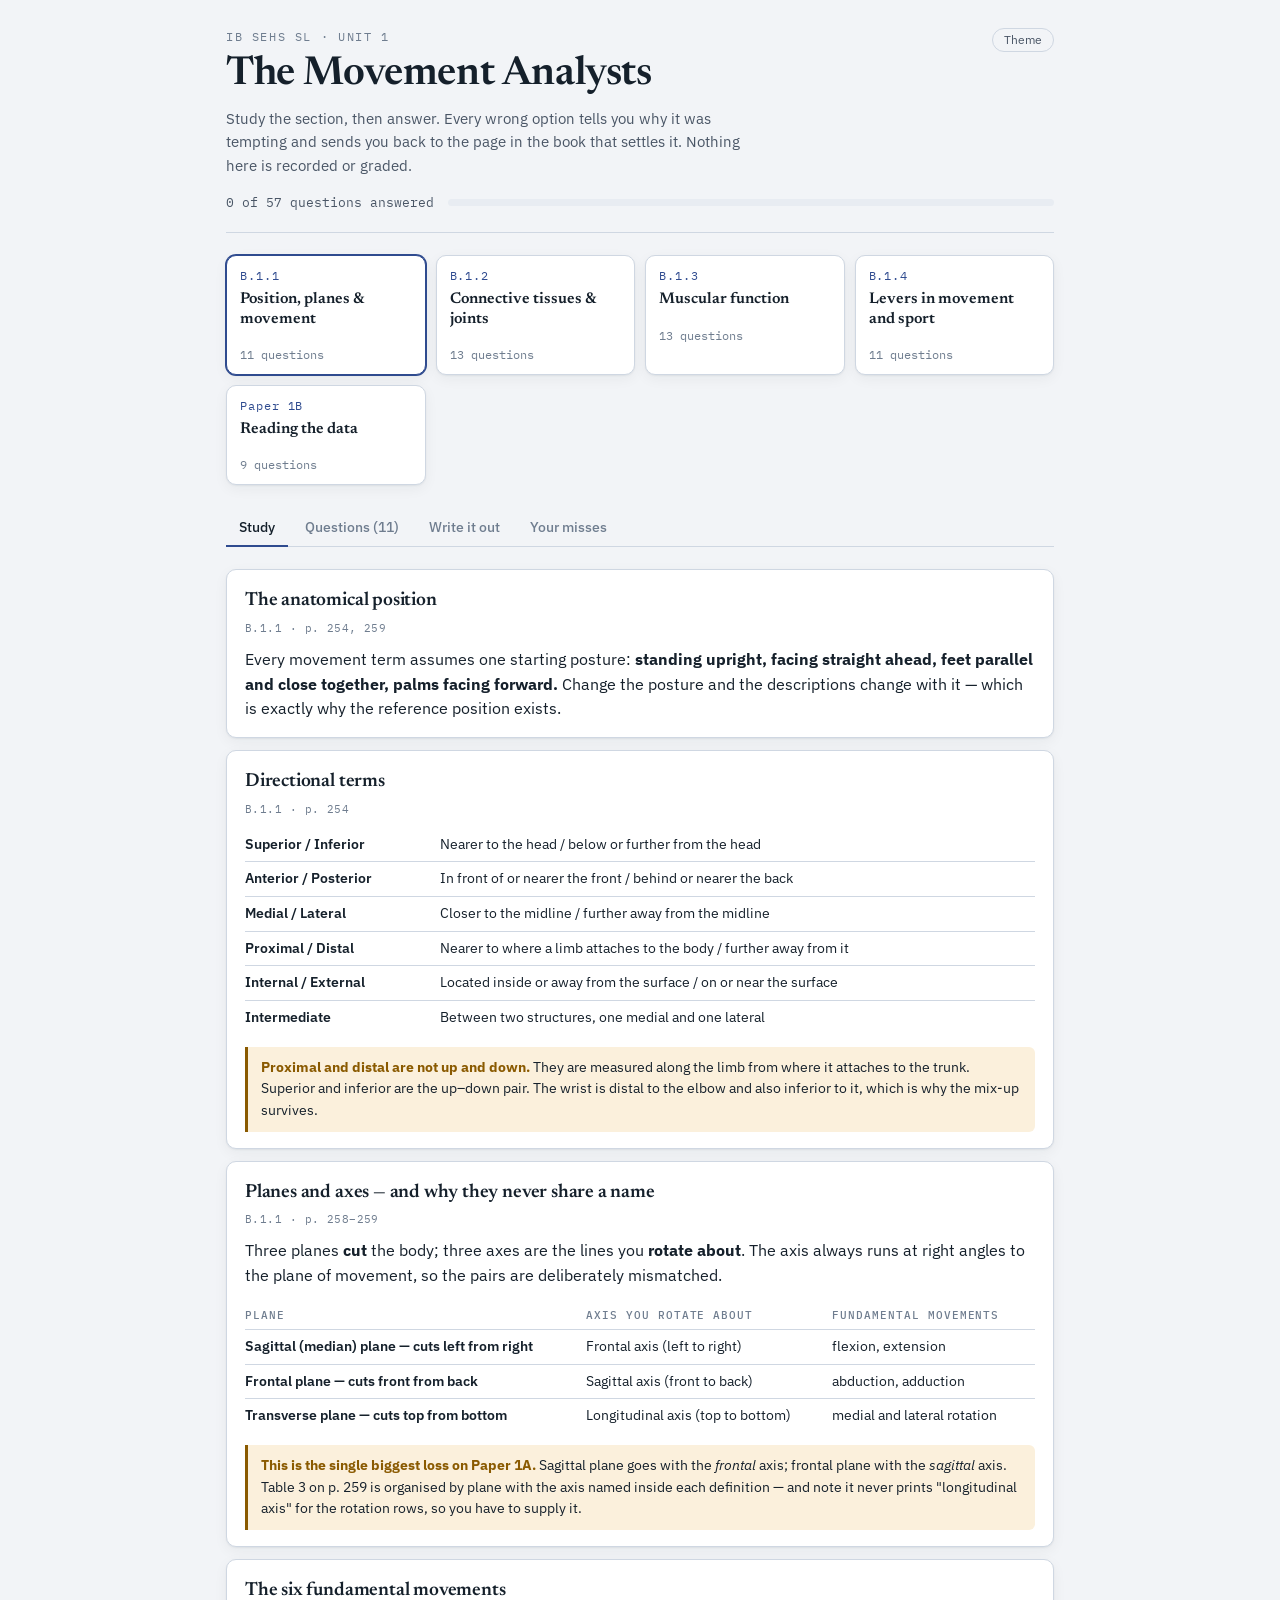
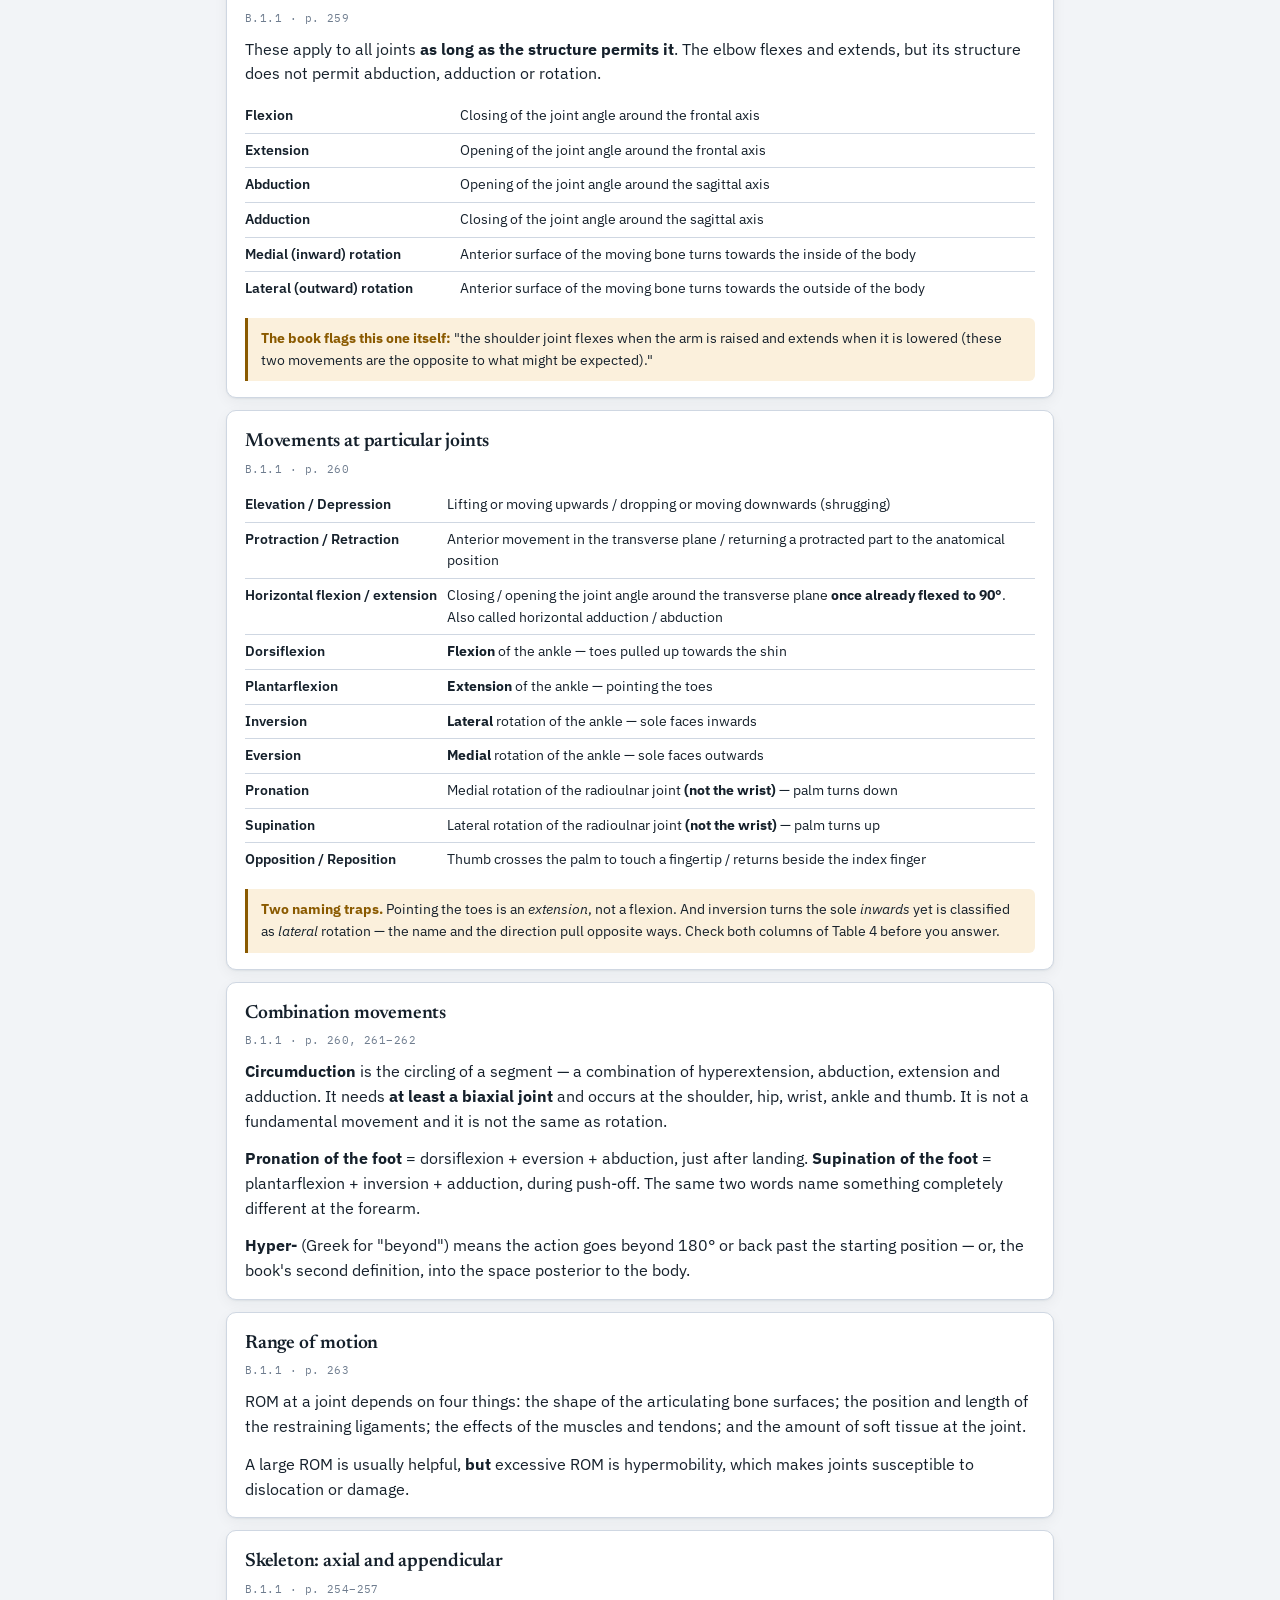
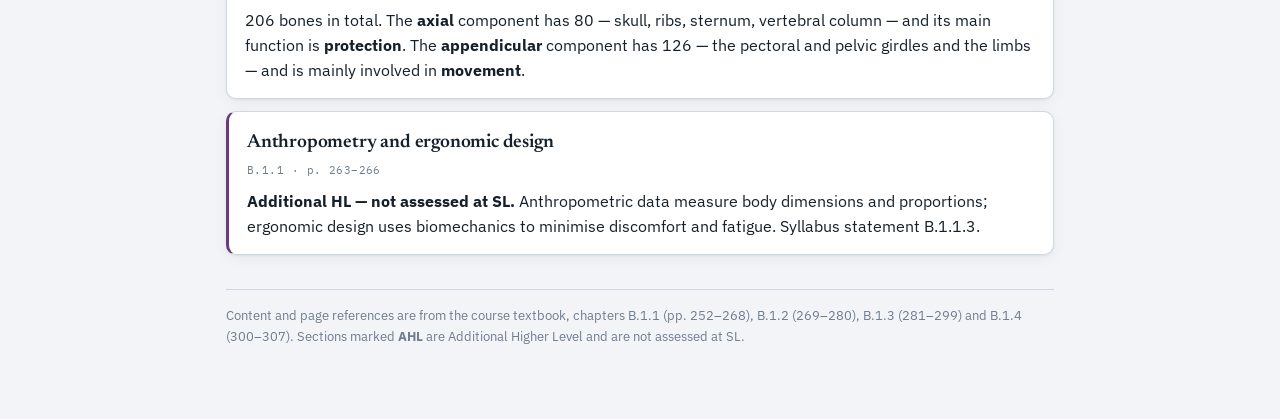
==== index.html @ 9459bccd "Add files via upload" ====
<!doctype html>
<html lang="en">
<head>
<meta charset="utf-8">
<meta name="viewport" content="width=device-width, initial-scale=1, viewport-fit=cover">
<meta name="description" content="Self-paced Unit 1 review for IB SEHS SL at DC International School.">
<meta name="robots" content="noindex, nofollow">

  <style>
    /* Baseline the Artifact host normally supplies. */
    :root{color-scheme:light;padding-top:env(safe-area-inset-top,0px);padding-bottom:env(safe-area-inset-bottom,0px)}
    html{-webkit-text-size-adjust:100%}
    body{margin:0;font:14px/1.5 system-ui,-apple-system,"Segoe UI",sans-serif;background:#f7f7f6}
    img{max-width:100%}
    [hidden]{display:none!important}
  </style>
<title>Movement Analysts Review</title>
<link rel="preconnect" href="https://fonts.googleapis.com">
<link rel="preconnect" href="https://fonts.gstatic.com" crossorigin>
<link rel="stylesheet" href="https://fonts.googleapis.com/css2?family=Newsreader:ital,opsz,wght@0,6..72,400;0,6..72,600;0,6..72,700;1,6..72,400&family=IBM+Plex+Sans:ital,wght@0,400;0,500;0,600;1,400&family=IBM+Plex+Mono:wght@400;500&display=swap">

<style>
/* Layout: a single reading column; topic rail across the top, one panel at a time beneath it. */
:root{
  --bg:#F2F4F7; --surface:#FFFFFF; --surface-2:#E8ECF2; --line:#CFD7E2;
  --fg:#15202B; --fg-2:#4A5666; --fg-3:#6F7D8F;
  --accent:#2F4B8F; --accent-soft:#E4EAF7; --on-accent:#FFFFFF;
  --ok:#1C6B47; --ok-soft:#E0F0E7;
  --no:#9B2730; --no-soft:#FBE6E6;
  --warn:#8A5A00; --warn-soft:#FBF0DC;
  --ahl:#6B3A7E; --ahl-soft:#F1E7F5;
  --serif:"Newsreader",Georgia,"Times New Roman",serif;
  --sans:"IBM Plex Sans",system-ui,-apple-system,"Segoe UI",sans-serif;
  --mono:"IBM Plex Mono",ui-monospace,"SFMono-Regular",Menlo,monospace;
  --r:10px; --shadow:0 1px 2px rgba(21,32,43,.06),0 4px 14px rgba(21,32,43,.05);
}
@media (prefers-color-scheme:dark){:root:not([data-theme="light"]){
  --bg:#0E131A; --surface:#161D27; --surface-2:#1F2833; --line:#2E3947;
  --fg:#E8EDF4; --fg-2:#AEBAC9; --fg-3:#8593A5;
  --accent:#8FABE8; --accent-soft:#1B2740; --on-accent:#0E131A;
  --ok:#6FC79B; --ok-soft:#142B21;
  --no:#E8949B; --no-soft:#2E1619;
  --warn:#DDB15E; --warn-soft:#2B2213;
  --ahl:#C79EDA; --ahl-soft:#241A2B;
  --shadow:0 1px 2px rgba(0,0,0,.3),0 4px 14px rgba(0,0,0,.25);
  color-scheme:dark;
}}
:root[data-theme="dark"]{
  --bg:#0E131A; --surface:#161D27; --surface-2:#1F2833; --line:#2E3947;
  --fg:#E8EDF4; --fg-2:#AEBAC9; --fg-3:#8593A5;
  --accent:#8FABE8; --accent-soft:#1B2740; --on-accent:#0E131A;
  --ok:#6FC79B; --ok-soft:#142B21;
  --no:#E8949B; --no-soft:#2E1619;
  --warn:#DDB15E; --warn-soft:#2B2213;
  --ahl:#C79EDA; --ahl-soft:#241A2B;
  --shadow:0 1px 2px rgba(0,0,0,.3),0 4px 14px rgba(0,0,0,.25);
  color-scheme:dark;
}

*{box-sizing:border-box}
body{background:var(--bg);color:var(--fg);font-family:var(--sans);font-size:16px;line-height:1.55;margin:0}
.wrap{max-width:860px;margin:0 auto;padding-inline:16px;padding-block:28px 72px}
h1,h2,h3,h4{font-family:var(--serif);text-wrap:balance;margin:0;font-weight:600;letter-spacing:-.01em}
p{margin:0 0 .8em}
p:last-child{margin-bottom:0}
a{color:var(--accent)}
button{font-family:inherit;font-size:inherit;cursor:pointer}
:focus-visible{outline:2px solid var(--accent);outline-offset:2px;border-radius:4px}
@media (prefers-reduced-motion:reduce){*{animation:none!important;transition:none!important}}

/* ---------- masthead ---------- */
.mast{border-bottom:1px solid var(--line);padding-bottom:20px;margin-bottom:22px}
.eyebrow{font-family:var(--mono);font-size:11.5px;letter-spacing:.14em;text-transform:uppercase;color:var(--fg-3);margin:0 0 8px}
.mast h1{font-size:clamp(28px,6vw,40px);line-height:1.08;margin-bottom:10px}
.mast .sub{color:var(--fg-2);font-size:15px;max-width:60ch}
.themebtn{position:absolute;top:0;right:0;background:none;border:1px solid var(--line);color:var(--fg-2);
  border-radius:999px;padding:5px 11px;font-size:12px;line-height:1}
.masthead-row{position:relative;padding-right:76px}

/* ---------- overall progress ---------- */
.overall{display:flex;align-items:center;gap:14px;margin-top:16px;flex-wrap:wrap}
.meter{flex:1 1 180px;min-width:0;height:7px;background:var(--surface-2);border-radius:99px;overflow:hidden}
.meter i{display:block;height:100%;background:var(--accent);border-radius:99px;transition:width .35s ease}
.meter-label{font-family:var(--mono);font-size:12.5px;color:var(--fg-2);font-variant-numeric:tabular-nums}

/* ---------- topic rail ---------- */
.rail{display:grid;grid-template-columns:repeat(auto-fit,minmax(170px,1fr));gap:10px;margin-bottom:24px}
.tcard{background:var(--surface);border:1px solid var(--line);border-radius:var(--r);padding:12px 13px;
  text-align:left;color:var(--fg);display:flex;flex-direction:column;gap:7px;min-width:0;box-shadow:var(--shadow)}
.tcard[aria-current="true"]{border-color:var(--accent);box-shadow:0 0 0 1px var(--accent),var(--shadow)}
.tcard .code{font-family:var(--mono);font-size:11.5px;letter-spacing:.08em;color:var(--accent)}
.tcard .nm{font-family:var(--serif);font-size:15.5px;font-weight:600;line-height:1.25}
.tcard .st{font-family:var(--mono);font-size:11.5px;color:var(--fg-3);font-variant-numeric:tabular-nums}
.tcard .bar{height:4px;background:var(--surface-2);border-radius:99px;overflow:hidden}
.tcard .bar i{display:block;height:100%;background:var(--ok);border-radius:99px;transition:width .3s}

/* ---------- mode tabs ---------- */
.tabs{display:flex;gap:4px;border-bottom:1px solid var(--line);margin-bottom:22px;flex-wrap:wrap}
.tab{background:none;border:0;border-bottom:2px solid transparent;color:var(--fg-3);
  padding:9px 13px;font-size:14px;font-weight:500;margin-bottom:-1px}
.tab[aria-selected="true"]{color:var(--fg);border-bottom-color:var(--accent)}

/* ---------- study ---------- */
.sec{background:var(--surface);border:1px solid var(--line);border-radius:var(--r);
  padding:16px 18px;margin-bottom:12px;box-shadow:var(--shadow)}
.sec h3{font-size:19px;margin-bottom:4px}
.sec .pg{font-family:var(--mono);font-size:11px;color:var(--fg-3);letter-spacing:.04em;margin-bottom:10px}
.sec dl{margin:0;display:grid;gap:9px}
.sec dt{font-weight:600;font-size:14.5px}
.sec dd{margin:1px 0 0;color:var(--fg-2);font-size:14.5px}
.sec ul{margin:0;padding-left:1.1em;display:grid;gap:5px;color:var(--fg-2);font-size:14.5px}
.sec table{width:100%;border-collapse:collapse;font-size:14px}
.sec .scroll{overflow-x:auto;margin-top:4px}
.sec th{text-align:left;font-family:var(--mono);font-size:10.5px;letter-spacing:.09em;text-transform:uppercase;
  color:var(--fg-3);border-bottom:1px solid var(--line);padding:6px 10px 6px 0;font-weight:500;white-space:nowrap}
.sec td{padding:6px 10px 6px 0;border-bottom:1px solid var(--line);vertical-align:top}
.sec tr:last-child td{border-bottom:0}
.flag{border-left:3px solid var(--warn);background:var(--warn-soft);padding:10px 13px;border-radius:0 6px 6px 0;
  margin-top:12px;font-size:14px;color:var(--fg)}
.flag b{color:var(--warn)}
.ahlbox{border-left:3px solid var(--ahl);background:var(--ahl-soft);padding:10px 13px;border-radius:0 6px 6px 0;
  margin-top:12px;font-size:14px}
.ahlbox b{color:var(--ahl)}
mark{background:var(--accent-soft);color:var(--fg);padding:0 3px;border-radius:3px}

/* ---------- questions ---------- */
.qmeta{display:flex;justify-content:space-between;align-items:baseline;gap:12px;margin-bottom:14px;flex-wrap:wrap}
.qcount{font-family:var(--mono);font-size:12px;color:var(--fg-3);letter-spacing:.06em;font-variant-numeric:tabular-nums}
.score{font-family:var(--mono);font-size:12px;color:var(--fg-2);font-variant-numeric:tabular-nums}
.qcard{background:var(--surface);border:1px solid var(--line);border-radius:var(--r);padding:18px;box-shadow:var(--shadow)}
.stem{font-family:var(--serif);font-size:19.5px;line-height:1.35;margin-bottom:16px}
.opts{display:grid;gap:8px}
.opt{display:flex;gap:11px;align-items:flex-start;text-align:left;width:100%;
  background:var(--surface);border:1px solid var(--line);border-radius:8px;padding:11px 13px;color:var(--fg);
  font-size:15px;line-height:1.45;transition:border-color .15s,background .15s}
.opt:hover:not(:disabled){border-color:var(--accent);background:var(--accent-soft)}
.opt:disabled{cursor:default}
.opt .ltr{font-family:var(--mono);font-size:12.5px;font-weight:500;color:var(--fg-3);
  border:1px solid var(--line);border-radius:5px;width:22px;height:22px;flex:0 0 22px;
  display:grid;place-items:center;margin-top:1px}
.opt.is-ok{border-color:var(--ok);background:var(--ok-soft)}
.opt.is-ok .ltr{border-color:var(--ok);color:var(--ok)}
.opt.is-no{border-color:var(--no);background:var(--no-soft)}
.opt.is-no .ltr{border-color:var(--no);color:var(--no)}
.opt.is-dim{opacity:.5}

.fb{margin-top:14px;border-radius:8px;padding:13px 15px;font-size:14.5px;line-height:1.5}
.fb.ok{background:var(--ok-soft);border:1px solid var(--ok)}
.fb.no{background:var(--no-soft);border:1px solid var(--no)}
.fb .verdict{font-family:var(--mono);font-size:11px;letter-spacing:.12em;text-transform:uppercase;margin-bottom:6px;font-weight:500}
.fb.ok .verdict{color:var(--ok)}
.fb.no .verdict{color:var(--no)}
.fb .why{margin-bottom:9px}
.fb .truth{padding-top:9px;border-top:1px solid color-mix(in srgb,var(--fg) 15%,transparent)}
.ref{display:inline-block;font-family:var(--mono);font-size:11px;letter-spacing:.05em;
  background:var(--surface);border:1px solid var(--line);color:var(--fg-2);
  padding:2px 7px;border-radius:99px;margin-top:9px}

.nav{display:flex;gap:9px;justify-content:space-between;margin-top:16px;flex-wrap:wrap}
.btn{background:var(--accent);color:var(--on-accent);border:1px solid var(--accent);border-radius:8px;padding:9px 17px;font-weight:500;font-size:14.5px}
.btn.ghost{background:none;color:var(--fg-2);border-color:var(--line)}
.btn:disabled{opacity:.45;cursor:default}

/* ---------- written items ---------- */
.wcard{background:var(--surface);border:1px solid var(--line);border-radius:var(--r);padding:18px;margin-bottom:14px;box-shadow:var(--shadow)}
.marks{font-family:var(--mono);font-size:12px;color:var(--accent);letter-spacing:.06em}
textarea{width:100%;min-height:118px;background:var(--bg);color:var(--fg);border:1px solid var(--line);
  border-radius:8px;padding:11px 12px;font-family:var(--sans);font-size:15px;line-height:1.5;resize:vertical;margin-top:10px}
.ms{margin-top:14px;background:var(--surface-2);border-radius:8px;padding:13px 15px}
.ms h4{font-family:var(--mono);font-size:11px;letter-spacing:.12em;text-transform:uppercase;color:var(--fg-3);font-weight:500;margin-bottom:9px}
.mspt{display:flex;gap:10px;align-items:flex-start;padding:7px 0;border-bottom:1px solid var(--line);font-size:14.5px}
.mspt:last-of-type{border-bottom:0}
.mspt input{margin-top:5px;width:16px;height:16px;flex:0 0 16px;accent-color:var(--ok)}
.mspt label{cursor:pointer}
.selfscore{margin-top:11px;font-family:var(--mono);font-size:13px;color:var(--fg-2);font-variant-numeric:tabular-nums}
.note{margin-top:10px;font-size:13.5px;color:var(--fg-2);font-style:italic}

/* ---------- results ---------- */
.result{background:var(--surface);border:1px solid var(--line);border-radius:var(--r);padding:20px;box-shadow:var(--shadow)}
.big{font-family:var(--serif);font-size:46px;line-height:1;font-variant-numeric:tabular-nums}
.misslist{margin-top:16px;display:grid;gap:9px}
.miss{border-left:3px solid var(--no);background:var(--no-soft);padding:10px 13px;border-radius:0 6px 6px 0;font-size:14.5px}
.miss .mq{font-weight:600;margin-bottom:3px}
.empty{color:var(--fg-2);font-size:14.5px}
footer{margin-top:34px;padding-top:16px;border-top:1px solid var(--line);color:var(--fg-3);font-size:13px}
</style>
</head>
<body>
<div class="wrap">
  <div class="mast">
    <div class="masthead-row">
      <button class="themebtn" id="themebtn" type="button">Theme</button>
      <p class="eyebrow">IB SEHS SL &middot; Unit 1</p>
      <h1>The Movement Analysts</h1>
      <p class="sub">Study the section, then answer. Every wrong option tells you why it was tempting and sends you back to the page in the book that settles it. Nothing here is recorded or graded.</p>
    </div>
    <div class="overall">
      <span class="meter-label" id="ovlabel">0 of 0 answered</span>
      <span class="meter"><i id="ovbar" style="width:0%"></i></span>
    </div>
  </div>

  <nav class="rail" id="rail"></nav>
  <div class="tabs" id="tabs" role="tablist"></div>
  <div id="panel"></div>

  <footer>
    Content and page references are from the course textbook, chapters B.1.1 (pp.&nbsp;252&ndash;268), B.1.2 (269&ndash;280), B.1.3 (281&ndash;299) and B.1.4 (300&ndash;307).
    Sections marked <b>AHL</b> are Additional Higher Level and are not assessed at SL.
  </footer>
</div>

<script>
/* ============================================================
   DATA — every item traced to a page in the four chapters
   ============================================================ */
const T = [
/* ======================= B.1.1 ======================= */
{
id:"b11", code:"B.1.1", name:"Position, planes & movement", pages:"252–268",
study:[
 {h:"The anatomical position", pg:"p. 254, 259", html:`
  <p>Every movement term assumes one starting posture: <b>standing upright, facing straight ahead, feet parallel and close together, palms facing forward.</b> Change the posture and the descriptions change with it &mdash; which is exactly why the reference position exists.</p>`},
 {h:"Directional terms", pg:"p. 254", table:[["Superior / Inferior","Nearer to the head / below or further from the head"],
  ["Anterior / Posterior","In front of or nearer the front / behind or nearer the back"],
  ["Medial / Lateral","Closer to the midline / further away from the midline"],
  ["Proximal / Distal","Nearer to where a limb attaches to the body / further away from it"],
  ["Internal / External","Located inside or away from the surface / on or near the surface"],
  ["Intermediate","Between two structures, one medial and one lateral"]],
  flag:`<b>Proximal and distal are not up and down.</b> They are measured along the limb from where it attaches to the trunk. Superior and inferior are the up&ndash;down pair. The wrist is distal to the elbow and also inferior to it, which is why the mix-up survives.`},
 {h:"Planes and axes — and why they never share a name", pg:"p. 258–259", html:`
  <p>Three planes <b>cut</b> the body; three axes are the lines you <b>rotate about</b>. The axis always runs at right angles to the plane of movement, so the pairs are deliberately mismatched.</p>`,
  table:[["Sagittal (median) plane — cuts left from right","Frontal axis (left to right)","flexion, extension"],
   ["Frontal plane — cuts front from back","Sagittal axis (front to back)","abduction, adduction"],
   ["Transverse plane — cuts top from bottom","Longitudinal axis (top to bottom)","medial and lateral rotation"]],
  thead:["Plane","Axis you rotate about","Fundamental movements"],
  flag:`<b>This is the single biggest loss on Paper 1A.</b> Sagittal plane goes with the <i>frontal</i> axis; frontal plane with the <i>sagittal</i> axis. Table 3 on p.&nbsp;259 is organised by plane with the axis named inside each definition &mdash; and note it never prints "longitudinal axis" for the rotation rows, so you have to supply it.`},
 {h:"The six fundamental movements", pg:"p. 259", table:[
  ["Flexion","Closing of the joint angle around the frontal axis"],
  ["Extension","Opening of the joint angle around the frontal axis"],
  ["Abduction","Opening of the joint angle around the sagittal axis"],
  ["Adduction","Closing of the joint angle around the sagittal axis"],
  ["Medial (inward) rotation","Anterior surface of the moving bone turns towards the inside of the body"],
  ["Lateral (outward) rotation","Anterior surface of the moving bone turns towards the outside of the body"]],
  html:`<p>These apply to all joints <b>as long as the structure permits it</b>. The elbow flexes and extends, but its structure does not permit abduction, adduction or rotation.</p>`,
  flag:`<b>The book flags this one itself:</b> "the shoulder joint flexes when the arm is raised and extends when it is lowered (these two movements are the opposite to what might be expected)."`},
 {h:"Movements at particular joints", pg:"p. 260", table:[
  ["Elevation / Depression","Lifting or moving upwards / dropping or moving downwards (shrugging)"],
  ["Protraction / Retraction","Anterior movement in the transverse plane / returning a protracted part to the anatomical position"],
  ["Horizontal flexion / extension","Closing / opening the joint angle around the transverse plane <b>once already flexed to 90°</b>. Also called horizontal adduction / abduction"],
  ["Dorsiflexion","<b>Flexion</b> of the ankle — toes pulled up towards the shin"],
  ["Plantarflexion","<b>Extension</b> of the ankle — pointing the toes"],
  ["Inversion","<b>Lateral</b> rotation of the ankle — sole faces inwards"],
  ["Eversion","<b>Medial</b> rotation of the ankle — sole faces outwards"],
  ["Pronation","Medial rotation of the radioulnar joint <b>(not the wrist)</b> — palm turns down"],
  ["Supination","Lateral rotation of the radioulnar joint <b>(not the wrist)</b> — palm turns up"],
  ["Opposition / Reposition","Thumb crosses the palm to touch a fingertip / returns beside the index finger"]],
  flag:`<b>Two naming traps.</b> Pointing the toes is an <i>extension</i>, not a flexion. And inversion turns the sole <i>inwards</i> yet is classified as <i>lateral</i> rotation &mdash; the name and the direction pull opposite ways. Check both columns of Table 4 before you answer.`},
 {h:"Combination movements", pg:"p. 260, 261–262", html:`
  <p><b>Circumduction</b> is the circling of a segment &mdash; a combination of hyperextension, abduction, extension and adduction. It needs <b>at least a biaxial joint</b> and occurs at the shoulder, hip, wrist, ankle and thumb. It is not a fundamental movement and it is not the same as rotation.</p>
  <p><b>Pronation of the foot</b> = dorsiflexion + eversion + abduction, just after landing. <b>Supination of the foot</b> = plantarflexion + inversion + adduction, during push-off. The same two words name something completely different at the forearm.</p>
  <p><b>Hyper-</b> (Greek for "beyond") means the action goes beyond 180° or back past the starting position &mdash; or, the book's second definition, into the space posterior to the body.</p>`},
 {h:"Range of motion", pg:"p. 263", html:`<p>ROM at a joint depends on four things: the shape of the articulating bone surfaces; the position and length of the restraining ligaments; the effects of the muscles and tendons; and the amount of soft tissue at the joint.</p>
  <p>A large ROM is usually helpful, <b>but</b> excessive ROM is hypermobility, which makes joints susceptible to dislocation or damage.</p>`},
 {h:"Skeleton: axial and appendicular", pg:"p. 254–257", html:`
  <p>206 bones in total. The <b>axial</b> component has 80 &mdash; skull, ribs, sternum, vertebral column &mdash; and its main function is <b>protection</b>. The <b>appendicular</b> component has 126 &mdash; the pectoral and pelvic girdles and the limbs &mdash; and is mainly involved in <b>movement</b>.</p>`},
 {h:"Anthropometry and ergonomic design", pg:"p. 263–266", ahl:true, html:`
  <p><b>Additional HL — not assessed at SL.</b> Anthropometric data measure body dimensions and proportions; ergonomic design uses biomechanics to minimise discomfort and fatigue. Syllabus statement B.1.1.3.</p>`}
],
mcq:[
 {s:"Flexion at the elbow occurs in which plane, about which axis?",
  o:[{t:"Sagittal plane, about the frontal axis",ok:1},
     {t:"Sagittal plane, about the sagittal axis",f:"The plane and the axis almost never share a name. The axis is the line you rotate <i>about</i>, and for sagittal-plane movement it runs left to right through the joint &mdash; the frontal axis."},
     {t:"Frontal plane, about the sagittal axis",f:"That is the correct pairing, but for the wrong movement. Abduction and adduction happen in the frontal plane about the sagittal axis. Flexion closes the joint angle in the sagittal plane."},
     {t:"Frontal plane, about the frontal axis",f:"Two errors at once. Flexion is a sagittal-plane movement, and no movement happens in the plane that shares its axis's name &mdash; the axis is always perpendicular to the plane."}],
  truth:"Table 3 defines flexion as \"closing of the joint angle around the frontal axis at the joint\", listed under motion in the sagittal plane.", pg:"p. 259"},

 {s:"A swimmer raises a straight arm forward and upward from the anatomical position. This movement is:",
  o:[{t:"Flexion at the shoulder",ok:1},
     {t:"Extension at the shoulder",f:"The book flags exactly this: \"the shoulder joint flexes when the arm is raised and extends when it is lowered (these two movements are the opposite to what might be expected).\" Raising is flexion."},
     {t:"Abduction at the shoulder",f:"Abduction raises the arm <i>sideways</i>, away from the midline, in the frontal plane. Forward and upward is the sagittal plane."},
     {t:"Circumduction at the shoulder",f:"Circumduction is the full circling combination &mdash; hyperextension, abduction, extension and adduction together. A single forward raise is one movement."}],
  truth:"Raising the arm forward closes the joint angle in the sagittal plane, which is flexion.", pg:"p. 259"},

 {s:"Pronation and supination occur at which joint?",
  o:[{t:"The radioulnar joint",ok:1},
     {t:"The wrist joint",f:"The book puts this in brackets in both definitions, twice: \"medial rotation of the radioulnar joint <b>(not the wrist joint)</b>\". The hand turns because the radius crosses over the ulna, not because the wrist moves."},
     {t:"The elbow joint",f:"The elbow flexes and extends only &mdash; its structure \"does not permit abduction, adduction, or medial or lateral rotation\". Pronation still works with the elbow held flexed at 90°, which proves it is a different joint."},
     {t:"The shoulder joint",f:"Shoulder rotation turns the whole arm. Pronation turns the forearm and hand alone, and the book says it happens \"even when the elbow is flexed\"."}],
  truth:"Pronation is medial rotation and supination lateral rotation of the radioulnar joint.", pg:"p. 260"},

 {s:"Using the book's own definitions, inversion of the foot is:",
  o:[{t:"Lateral rotation of the ankle joint",ok:1},
     {t:"Medial rotation of the ankle joint",f:"That is the book's definition of <i>eversion</i>. The trap is real: inversion turns the sole <i>inwards</i> but is classified as <i>lateral</i> rotation. The name and the direction genuinely pull opposite ways, so read both columns of Table 4."},
     {t:"Flexion of the ankle joint",f:"That is dorsiflexion &mdash; pulling the toes up towards the shin."},
     {t:"Extension of the ankle joint",f:"That is plantarflexion &mdash; pointing the toes."}],
  truth:"Table 4: inversion = lateral rotation of the ankle; the examples column adds that the sole faces inwards.", pg:"p. 260"},

 {s:"A dancer rises onto the toes. The movement at the ankle is:",
  o:[{t:"Plantarflexion, which the book classifies as extension of the ankle",ok:1},
     {t:"Plantarflexion, which the book classifies as flexion of the ankle",f:"Right movement, wrong classification &mdash; and the classification is the part that gets examined. Dorsiflexion is the flexion; plantarflexion is the extension. Pointing the toes is an extension even though the foot looks folded."},
     {t:"Dorsiflexion, which the book classifies as flexion of the ankle",f:"The classification is right but the movement is wrong. Dorsiflexion pulls the toes <i>up</i> towards the shin."},
     {t:"Eversion of the ankle",f:"Eversion turns the sole outwards &mdash; a rotation, not a sagittal-plane movement."}],
  truth:"Table 4: dorsiflexion = \"flexion of the ankle joint\"; plantarflexion = \"extension of the ankle joint\". Both occur in the sagittal plane.", pg:"p. 260"},

 {s:"When \"hyper-\" is added to a movement term, it indicates that:",
  o:[{t:"The action goes beyond 180°, or back past the starting position",ok:1},
     {t:"The action is performed quickly or forcefully",f:"Speed has nothing to do with it. \"Hyper\" is Greek for \"beyond\" or \"more than\" and refers to range, not effort."},
     {t:"The action reaches exactly 180°",f:"180° is the threshold &mdash; hyper- means beyond it. Reaching it is just full extension."},
     {t:"The action occurs at a joint not designed for it",f:"A joint not designed for a movement simply cannot do it &mdash; the elbow cannot abduct at all. Hyper- describes going further in a movement the joint does permit."}],
  truth:"The book gives two definitions: beyond 180° or past the starting position, or movement into the space posterior to the body.", pg:"p. 260"},

 {s:"A cricket bowler circles the arm at the shoulder. Circumduction is best described as:",
  o:[{t:"A combination of hyperextension, abduction, extension and adduction, requiring at least a biaxial joint",ok:1},
     {t:"Rotation of the humerus about the longitudinal axis",f:"Rotation is a single fundamental movement in the transverse plane. A joint can rotate without circumducting &mdash; circumduction traces a cone, which needs movement in more than one plane."},
     {t:"A fundamental movement that applies to all joints",f:"Circumduction appears in neither Table 3 nor Table 4 &mdash; it is a combination, and it needs at least a biaxial joint. The six fundamental movements apply to all joints only where the structure permits."},
     {t:"A combination of flexion and extension only",f:"Flexion and extension both happen in the sagittal plane, so combining them traces a line, not a circle. You need at least two planes."}],
  truth:"Circumduction occurs at the shoulder, hip, wrist, ankle and thumb &mdash; the joints with at least two axes.", pg:"p. 261–262"},

 {s:"Pronation of the <i>foot</i> is a combination of:",
  o:[{t:"Dorsiflexion, eversion and abduction",ok:1},
     {t:"Plantarflexion, inversion and adduction",f:"That is supination of the foot, which the book associates with push-off in walking and running. Pronation occurs just after landing, as body weight is absorbed."},
     {t:"Medial rotation of the radioulnar joint",f:"That is pronation of the <i>forearm</i> — medial rotation at the radioulnar joint. The same word names two different movements in this chapter, at two different joints."},
     {t:"Dorsiflexion and inversion",f:"Half right &mdash; dorsiflexion belongs, but pronation everts the foot rather than inverting it, and abduction is the third component."}],
  truth:"Foot pronation = dorsiflexion + eversion + abduction. Not everyone pronates on landing; it depends on body structure and technique.", pg:"p. 262"},

 {s:"The structure of the elbow joint permits:",
  o:[{t:"Flexion and extension only",ok:1},
     {t:"Flexion, extension, and medial and lateral rotation",f:"The forearm does rotate, but at the <i>radioulnar</i> joint rather than the elbow. The book states the elbow&rsquo;s structure \"does not permit abduction, adduction, or medial or lateral rotation\"."},
     {t:"Flexion, extension, abduction and adduction",f:"Abduction and adduction need an axis the elbow does not have. Its structure permits movement in the sagittal plane only."},
     {t:"All six fundamental movements",f:"The six fundamental movements apply to all joints only \"as long as the structure permits movements around the appropriate axes\". The elbow is the book&rsquo;s own worked counter-example."}],
  truth:"\"The elbow joint flexes when it bends and extends when it straightens, but the structure of the joint does not permit abduction, adduction, or medial or lateral rotation.\"", pg:"p. 259"},

 {s:"Horizontal flexion (horizontal adduction) at the shoulder requires that:",
  o:[{t:"The arm is already flexed to 90°",ok:1},
     {t:"The arm starts in the anatomical position",f:"From the anatomical position the arm cannot move horizontally &mdash; it hangs vertically. The 90° precondition is written into the definition itself."},
     {t:"The arm is abducted to 180°",f:"That is past the horizontal. The definition specifies flexion to 90°, which puts the arm straight out in front."},
     {t:"The elbow is extended",f:"Elbow position is not part of the definition. The precondition is 90° of flexion at the shoulder."}],
  truth:"Both horizontal flexion and horizontal extension are defined as acting \"when the body segment has already been flexed to 90°\".", pg:"p. 260"},

 {s:"The knee is distal to the hip. \"Distal\" means:",
  o:[{t:"Further away from where the limb attaches to the body",ok:1},
     {t:"Below, or further away from the head",f:"That is <i>inferior</i>. Proximal and distal are measured along the limb from its attachment, not up and down the body. The knee happens to be both, which is why this error survives."},
     {t:"Further away from the midline of the body",f:"That is <i>lateral</i>."},
     {t:"Located on or near the surface",f:"That is <i>external</i>. Note this book uses internal and external rather than deep and superficial."}],
  truth:"Proximal = nearer to where a limb attaches to the body; distal = further away from it.", pg:"p. 254"}
],
written:[
 {q:"A gymnast performs a cartwheel. State the plane of movement and the axis of rotation, and justify your answer.", m:3,
  ms:["Frontal plane.","Sagittal (anteroposterior) axis.","The body rotates side to side about an axis running from front to back through the centre of gravity — the whole-body case, not a joint axis."],
  note:"Figure 10 classifies the cartwheel as a frontal-plane movement about the centre of gravity. Do not award the axis without the plane it belongs to."},
 {q:"Distinguish between pronation of the forearm and pronation of the foot.", m:3,
  ms:["Forearm pronation is medial rotation at the radioulnar joint (not the wrist) — a single rotation that turns the palm downwards.","Foot pronation is a combination of dorsiflexion, eversion and abduction at the ankle and foot.","A clear statement of the difference: one is a single fundamental rotation at one joint; the other is a three-component combination — the same word naming two different things."],
  note:"Self-study question 2 (p. 268) asks you to distinguish pronation from supination; this item extends it to the two senses of \"pronation\" on pp. 260 and 262. The third mark is for naming the difference, not for listing two definitions and stopping."}
]},

/* ======================= B.1.2 ======================= */
{
id:"b12", code:"B.1.2", name:"Connective tissues & joints", pages:"269–280",
study:[
 {h:"Bone: four types, and what bone is made of", pg:"p. 269–271", html:`
  <p>The four main types are <b>long</b> (femur, metatarsals, <mark>clavicle</mark>), <b>short</b> (carpals, tarsals), <b>flat</b> (sternum, scapula, ribs, <mark>pelvis</mark>) and <b>irregular</b> (vertebrae, sacrum, coccyx). <b>Sesamoid</b> bones &mdash; short bones embedded in tendons where pressure develops &mdash; are listed separately, outside the four.</p>
  <p>Bone is a matrix of collagen fibres with water and mineral salts. The salts crystallise and harden the tissue; the collagen gives tensile strength. The book likens it to reinforced concrete.</p>`,
  flag:`<b>Two classifications students reliably invert.</b> The clavicle is a <i>long</i> bone (length always exceeds width), and the pelvis is a <i>flat</i> bone while the sacrum and coccyx are <i>irregular</i>.`},
 {h:"Structure of a long bone", pg:"p. 271", table:[
  ["Diaphysis","The shaft — made of compact (hard) bone; resists the stress of weight"],
  ["Epiphyses","The proximal and distal ends — made of cancellous (spongy) bone, a honeycomb lattice"],
  ["Red bone marrow","Stored in <b>cancellous</b> bone — this is where blood cell production occurs"],
  ["Yellow bone marrow","Stored in the <b>medullary cavity</b> within the diaphysis"],
  ["Articular cartilage","A thin layer covering the bone ends where they articulate — reduces friction, absorbs shock"],
  ["Periosteum","Covers the bone <i>not</i> covered by articular cartilage — growth, repair, nutrition, attachment of ligaments and tendons"],
  ["Nutrient foramen","A small opening in the diaphysis through which blood vessels enter"]]},
 {h:"Ligaments, tendons, cartilage, fascia", pg:"p. 273–274", table:[
  ["Ligament","<b>Bone to bone.</b> Strap-like bands or round cords, generally passing over joints. Provide stability, restrain movements at their normal limits, resist movements the joint was not designed for. Strong and flexible, but <b>not very elastic</b>"],
  ["Tendon","<b>Muscle to bone.</b> Tough, flexible fibrous connective tissue, formed where the fascia layers continue beyond the muscle fibres. May be a rounded cord or a flat sheet (aponeurosis). Transmit muscle force to bone"],
  ["Cartilage","A dense network of collagen and elastic fibres. Strong, with resilience. <b>No blood vessels and no nerves</b>, except in the perichondrium. Hyaline is the most abundant type; fibrocartilage forms menisci and intervertebral discs"],
  ["Fascia","Fibrous tissue, adipose tissue and fluid, between and surrounding other tissues. Epimysium covers the whole muscle, perimysium surrounds fascicles, endomysium surrounds individual fibres"]],
  flag:`<b>The book's clearest exam hook:</b> "Unlike ligaments and tendons, muscles have a good nerve and blood supply." That is why a pulled muscle repairs well and a torn ligament or damaged cartilage does not.`},
 {h:"The three joint types", pg:"p. 273, 275", html:`<p><b>The basic classifier is the joint cavity</b> &mdash; whether there is a gap between the articulating bones. Movement is the consequence, not the test.</p>`,
  thead:["Type","Joint cavity","Movement","Examples"],
  table:[["Fibrous","None","<b>No movement</b>","Sutures of the skull"],
   ["Cartilaginous","None","<b>Limited</b> movement","Intervertebral discs (fibrocartilage); ribs to sternum (hyaline)"],
   ["Synovial","Yes","Free — the most important joints for mobility","Shoulder, hip, knee, elbow"]],
  flag:`<b>Fibrous joints allow <i>no</i> movement</b>, not "slight" movement. Limited movement belongs to cartilaginous joints. This single word is the whole difference.`},
 {h:"Inside a synovial joint", pg:"p. 275–276", table:[
  ["Joint (articular) cavity","The space between the bones; contains synovial fluid"],
  ["Articular cartilage","Usually hyaline. Reduces friction, absorbs shock, protects the bones. Varies in thickness with the stress it meets"],
  ["Articular capsule","A sleeve around the joint — flexible enough to allow movement, with tensile strength that protects against dislocation"],
  ["Synovial membrane","<b>Lines the inside of the capsule</b> and secretes synovial fluid. Also lines the bursae"],
  ["Synovial fluid","Like uncooked egg white; becomes more fluid with movement. Lubricates, reduces friction, provides nutrients to the cartilage"],
  ["Menisci","Semilunar discs of <b>fibrocartilage</b> between poorly matched bones, as at the femur and tibia. Improve the fit — cushioning and stability"],
  ["Bursae","Small fluid-filled sacs lined by synovial membrane, found where two structures rub. Reduce friction"]]},
 {h:"The six types of synovial joint", pg:"p. 276–277",
  thead:["Type","Shape","Movement","Example"],
  table:[["Gliding","Flat or slightly curved surfaces","Back and forth and side to side; <b>least</b> movement of all synovial joints","Between carpals; between tarsals"],
   ["Hinge","Convex fits into a reciprocal concave surface","Flexion and extension, <b>one direction only</b>","Elbow, knee, joints between phalanges"],
   ["Pivot","One bone forms a ring in which the other rolls","Rotation","Radius around ulna at the radioulnar joint"],
   ["Condyloid","Oval or egg-shaped convex into a reciprocal concave","<b>Two</b> directions — up/down and side to side","Radius and carpals at the wrist"],
   ["Saddle","Saddle and rider shapes","<b>Two</b> directions — side to side and up and down","Thumb: metacarpal and the carpal next to it"],
   ["Ball and socket","Sphere-shaped head into a rounded cavity","<b>All</b> directions — greatest movement","Shoulder, hip"]],
  flag:`<b>Hinge and condyloid are both "convex into concave"</b> in the book's own description column. The discriminator is one direction versus two. Condyloid and saddle are both two directions &mdash; there the discriminator is the shape and the example.`},
 {h:"Movement against stability", pg:"p. 273", html:`
  <p>"Generally, the more movement a joint has, the less stability it has and the greater the risk of injury." The book lists several factors, including these four: the shape of the bones and whether they interlock; the area over which the bones are in contact; the flexibility of the ligaments; and the influence of other soft tissue such as muscles, tendons and the joint capsule.</p>`}
],
mcq:[
 {s:"The most basic classification of joints relies on:",
  o:[{t:"The presence or absence of a joint cavity",ok:1},
     {t:"How much movement the joint permits",f:"That is the consequence, not the classifier. The book is explicit: \"The most basic classification relies on the presence or absence of a joint cavity.\" Fibrous and cartilaginous joints have none; synovial joints do."},
     {t:"The type of tissue connecting the bones",f:"Joints are \"further classified\" that way — it is the second step, applied after the cavity question has been settled."},
     {t:"The shape of the articulating bone surfaces",f:"Also a second-step classifier, and the one used to sort the six synovial types once you already know the joint is synovial."}],
  truth:"Cavity first, then tissue type or bone shape.", pg:"p. 273, 275"},

 {s:"How much movement do fibrous joints permit?",
  o:[{t:"None",ok:1},
     {t:"Slight movement",f:"A very common slip, and one word decides it. The book says fibrous joints allow <i>no</i> movement. \"Limited movement\" is the phrase it reserves for <i>cartilaginous</i> joints."},
     {t:"Limited movement",f:"That is the cartilaginous joint — an intervertebral disc or the ribs meeting the sternum."},
     {t:"Free movement in one plane",f:"Free movement requires a joint cavity, which makes it synovial."}],
  truth:"Fibrous: a thin layer of fibrous tissue continuous with the periosteum, and no movement. Example: the sutures of the skull.", pg:"p. 275"},

 {s:"Which statement about cartilage is correct?",
  o:[{t:"It has no blood vessels and no nerves, except in the perichondrium",ok:1},
     {t:"It has a rich blood supply, which is why it repairs quickly",f:"The opposite is true, and the consequence matters: because cartilage lacks its own blood supply, \"cartilage repair proceeds slowly\"."},
     {t:"It has nerves but no blood vessels, which is why osteoarthritis is painful",f:"Tempting, because osteoarthritis genuinely hurts. But articular cartilage has no nerve supply either, so the pain \"is due to damage to the surrounding tissues rather than the cartilage itself\"."},
     {t:"It is the only connective tissue containing collagen",f:"Collagen is in bone too — it is the fibre matrix that gives bone its tensile strength."}],
  truth:"Cartilage is avascular and aneural. Articular cartilage relies on synovial fluid for nutrients and oxygen.", pg:"p. 273–274, 278"},

 {s:"Unlike ligaments and tendons, muscles:",
  o:[{t:"Have a good nerve and blood supply",ok:1},
     {t:"Are made of collagen fibres",f:"The book does not give collagen as the distinguishing feature here, and collagen appears in bone and cartilage too. The stated contrast is the nerve and blood supply."},
     {t:"Attach to the periosteum",f:"Tendons and ligaments both attach to the periosteum — that is a similarity, not a difference."},
     {t:"Are able to be stretched beyond their resting length",f:"Ligaments can also be stretched beyond their resting length — the problem is that they take a long time to come back, and may not."}],
  truth:"\"Unlike ligaments and tendons, muscles have a good nerve and blood supply.\" This is why a pulled or strained muscle repairs well.", pg:"p. 274"},

 {s:"Which best describes ligaments?",
  o:[{t:"Strong and flexible, but not very elastic",ok:1},
     {t:"Strong and highly elastic",f:"Flexible and elastic are not the same word. Ligaments \"are not very elastic and take a long time to return to their original length after they have been stretched\". Cartilage is the tissue the book credits with resilience."},
     {t:"Weak but highly elastic, allowing full range of movement",f:"Ligaments are \"generally very strong\". Their job is to restrain movement at its normal limits, not to permit it."},
     {t:"Strong and inelastic, connecting muscle to bone",f:"The elasticity is right but the attachment is wrong — muscle to bone is a tendon. Ligaments connect bone to bone."}],
  truth:"If stretched abnormally for prolonged periods ligaments may be permanently damaged, lose the ability to stabilise the joint, and increase injury risk.", pg:"p. 273"},

 {s:"The synovial membrane:",
  o:[{t:"Lines the inside of the articular capsule and secretes synovial fluid",ok:1},
     {t:"Is another name for the articular capsule",f:"They are two different layers. The membrane lines the <i>inside</i> of the capsule — the capsule is the sleeve, the membrane is its lining."},
     {t:"Covers the articulating surfaces of the bones",f:"That is articular cartilage, which is usually hyaline cartilage."},
     {t:"Connects bone to bone across the joint",f:"That is a ligament — although in some joints the capsule's own fibres run in parallel bundles that form ligaments."}],
  truth:"The membrane also lines the bursae, which is how they \"provide lubrication to the structures and therefore reduce friction\".", pg:"p. 276"},

 {s:"Menisci are:",
  o:[{t:"Semilunar discs of fibrocartilage that improve the fit between poorly matched bones",ok:1},
     {t:"Small fluid-filled sacs that reduce friction where two structures rub",f:"Those are bursae. Both reduce friction, but by different means — bursae are sacs of fluid, menisci are discs of cartilage."},
     {t:"A thin layer of hyaline cartilage covering the bone ends",f:"That is articular cartilage. Menisci sit <i>between</i> the bones rather than coating them, and they are fibrocartilage rather than hyaline."},
     {t:"Thickened bands of the articular capsule that act as ligaments",f:"Those are the parallel fibre bundles of the capsule. Menisci are separate discs of fibrocartilage."}],
  truth:"Found between the femur and tibia at the knee, where the bone shapes are not well matched. They provide cushioning and stability.", pg:"p. 276"},

 {s:"Which type of synovial joint permits movement in one direction only?",
  o:[{t:"Hinge",ok:1},
     {t:"Gliding",f:"Gliding joints move back and forth <i>and</i> side to side — more than one direction, though the book notes they have the least movement of all synovial joints."},
     {t:"Condyloid",f:"Condyloid joints allow movement in two directions — the wrist moves up and down and side to side."},
     {t:"Pivot",f:"A pivot joint rotates: one bone forms a ring in which the other rolls. Rotation is a different kind of movement from flexion and extension."}],
  truth:"Hinge joints bend and straighten in one direction only. Examples: elbow, knee, and the small joints between the phalanges.", pg:"p. 276"},

 {s:"Blood cell production in a long bone occurs in:",
  o:[{t:"Cancellous (spongy) bone, where red marrow is stored",ok:1},
     {t:"The medullary cavity, where yellow marrow is stored",f:"Right cavity, wrong marrow. Yellow marrow is stored in the medullary cavity of the diaphysis; <i>red</i> marrow is in cancellous bone, and red marrow is the one that makes blood cells."},
     {t:"Compact bone in the diaphysis",f:"Compact bone is relatively solid and dense with few spaces. Marrow needs the honeycomb lattice of cancellous bone."},
     {t:"The periosteum",f:"The periosteum is the outer membrane — important for growth, repair, nutrition and attachment, but not for blood cell production."}],
  truth:"Cancellous bone has an irregular latticework with many spaces; red bone marrow is stored there.", pg:"p. 271"},

 {s:"The clavicle is classified as which type of bone?",
  o:[{t:"Long",ok:1},
     {t:"Flat",f:"Understandable — the clavicle looks nothing like a femur. But the book's test is proportion, not size or shape: in a long bone \"the length is always greater than the width\". It lists the clavicle alongside the femur and metatarsals."},
     {t:"Short",f:"Short bones are small and cube-shaped and usually articulate with more than one other bone — the carpals and tarsals."},
     {t:"Irregular",f:"Irregular bones have specialised shapes and functions: the vertebrae, sacrum and coccyx."}],
  truth:"Long bones usually have a long cylindrical shaft enlarged at both ends, and are the most important bones for movement.", pg:"p. 269"},

 {s:"The relationship between joint movement and joint stability is:",
  o:[{t:"The more movement a joint has, the less stability it has and the greater the risk of injury",ok:1},
     {t:"The more movement a joint has, the more stable it is, because the muscles are stronger",f:"Muscles do contribute to stability, but the book states the general relationship as a trade-off, not a reinforcement."},
     {t:"Movement and stability are independent of each other",f:"The book opens the section with \"Joint movement is inextricably linked to joint stability.\""},
     {t:"Only ligament flexibility affects stability",f:"One of several factors the book lists. The others named are bone shape and whether the bones interlock, the area of contact between them, and other soft tissue such as muscles, tendons and the joint capsule."}],
  truth:"The shoulder and hip are both ball and socket joints, yet their structures differ, which is why they differ in mobility and stability.", pg:"p. 273, 278"}
,

 {s:"Which connective tissue joins bone to bone at a synovial joint?",
  o:[{t:"Ligament",ok:1},
     {t:"Tendon",f:"Tendons join <i>muscle</i> to bone. They are formed where the fascia layers continue beyond the muscle fibres, and their job is to transmit the force of contraction to the bone."},
     {t:"Fascia",f:"Fascia lies between and surrounds other tissues — muscles and bones — rather than joining one bone to another. Its layers are the epimysium, perimysium and endomysium."},
     {t:"Cartilage",f:"Articular cartilage covers the ends of the bones where they meet, reducing friction and absorbing shock. It coats the bones rather than attaching them to each other."}],
  truth:"Ligaments are strong, flexible tissues that connect bone to bone, generally passing over the joint, providing stability and restraining movement at its normal limits.", pg:"p. 273"},

 {s:"Which type of synovial joint permits movement in all three planes?",
  o:[{t:"Ball and socket",ok:1},
     {t:"Condyloid",f:"Condyloid joints move in two directions — the wrist goes up and down and side to side, but it does not rotate about its own long axis."},
     {t:"Hinge",f:"One direction only: flexion and extension, in the sagittal plane."},
     {t:"Pivot",f:"A pivot joint produces rotation only — one bone forms a ring in which the other rolls, as the radius does around the ulna."}],
  truth:"The book says ball and socket joints \"can move in all directions and therefore have the greatest amount of movement\". Note it never prints the words \"three planes\" or \"triaxial\" for them — you have to make that link yourself.", pg:"p. 277"}
],
written:[
 {q:"Describe how the shoulder joint and the elbow joint differ in the stability and the range of movement they provide.", m:3,
  ms:["The shoulder is a ball and socket joint and moves in all directions, giving the greatest range of movement of any synovial joint; the elbow is a hinge joint and flexes and extends in one direction only.","The elbow is the more stable of the two — the general rule is that the more movement a joint has, the less stability it has and the greater the risk of injury.","A reason drawn from the stated stability factors: the shape of the bones and whether they interlock, and the area over which they are in contact, differ between a rounded head sitting in a cavity and a convex surface fitted into a reciprocal concave one."],
  note:"Three marks means both joints must appear, on both counts. An answer that describes the shoulder fully and mentions the elbow in passing has answered half the question."},
 {q:"Outline three structural features of a synovial joint and state the function of each.", m:3,
  ms:["Any one, structure plus function: articular cartilage — reduces friction, absorbs shock and protects the bones.","A second: synovial fluid — lubricates the cavity, reduces friction and provides nutrients to the cartilage. Or the synovial membrane, which secretes it.","A third: the articular capsule — flexible enough to permit movement while its tensile strength protects against dislocation. Or menisci, or bursae."],
  note:"Do not award a structure without a function attached to it. \"Synovial fluid\" alone is naming, not outlining."},
 {q:"Explain why a damaged articular cartilage repairs slowly, while a pulled muscle repairs well.", m:3,
  ms:["Cartilage has no blood vessels (it is avascular), so repair proceeds slowly.","Articular cartilage relies on synovial fluid for its nutrients and oxygen instead of a direct blood supply.","Unlike ligaments and tendons, muscles have a good nerve and blood supply, which is why they are good at repairing damage."],
  note:"The third mark is for the contrast, stated as a contrast. Two separate descriptions sitting side by side do not earn it."}
]},

/* ======================= B.1.3 ======================= */
{
id:"b13", code:"B.1.3", name:"Muscular function", pages:"281–299",
study:[
 {h:"Three muscle types", pg:"p. 281", table:[
  ["Skeletal","Voluntary, striated. Attaches mostly to bone by tendons — moves the skeleton"],
  ["Cardiac","<b>Striated but involuntary</b> — contracts without conscious thought"],
  ["Smooth","Involuntary and <b>not</b> striated. Lines blood vessels and hollow organs"]],
  flag:`<b>Striated does not mean voluntary.</b> Cardiac muscle is striated and involuntary. That single row is the whole item.`},
 {h:"Properties of muscle tissue", pg:"p. 282", table:[
  ["Contractility","The ability to contract and generate force when stimulated by a nerve — the only tissue in the body with this property"],
  ["Extensibility","The ability to be stretched beyond normal resting length"],
  ["Elasticity","The ability to return to the original resting length after the stretch is removed"]]},
 {h:"Motor units", pg:"p. 284, 286", html:`
  <p>A <b>motor unit</b> is a single motor neuron and all the muscle fibres it innervates. The <b>innervation ratio</b> is how many fibres one neuron stimulates &mdash; as high as <b>2,000</b> in the gluteus maximus, as few as <b>10</b> in the eye. Many fibres means large force; few fibres means great precision.</p>
  <p>The <b>all-or-none principle</b>: when a motor unit is innervated, <i>all</i> of its fibres contract at once. Every fibre attached to one neuron is either relaxed or contracted.</p>
  <p><b>Orderly recruitment:</b> as intensity rises, motor units are recruited <b>type I &rarr; type IIa &rarr; type IIx</b>. The order follows the <b>size of the motor neuron</b> &mdash; smaller neurons are recruited first.</p>`,
  flag:`<b>All-or-none applies to the motor unit, not the whole muscle.</b> If it applied to the muscle you could not hold an egg. Graded force comes from recruiting more units.`},
 {h:"Muscle fibre types", pg:"p. 284–286", thead:["Type","Force &amp; speed","Fatigue","Sports"],
  table:[["I (slow-twitch)","Slow transmission, small forces","Fatigue resistant; high aerobic endurance","Walking, jogging, marathon running"],
   ["IIa (fast-twitch)","Fast transmission, stronger forces","Also resistant to fatigue","Swimming, cycling; 1,500 m run, 400 m freestyle"],
   ["IIx (fast-twitch)","Fastest contraction, largest forces","Fatigue at a high rate","100 m sprint, 50 m sprint swim, jumping, throwing, weightlifting"]],
  html:`<p>On average most muscles are roughly <b>50% type I, 25% type IIa, 25% type IIx</b>, though this varies greatly between muscles and between individuals.</p>`},
 {h:"The four contraction types", pg:"p. 287–288, 290", thead:["Type","Muscle length","Force vs resistance","Example"],
  table:[["Isometric","Unchanged — static","Not printed — the book gives only “static”","Holding a book steady; postural neck muscles"],
   ["Isotonic concentric","<b>Shortens</b>","Muscle force <b>greater</b> than resistance","Picking up a book; upward phase of a biceps curl"],
   ["Isotonic eccentric","<b>Lengthens</b>","Muscle force <b>less</b> than resistance","Lowering a book slowly; quadriceps running downhill"],
   ["Isokinetic","Varies","—","The <b>body segment</b> moves at constant speed; rare in sport, usually needs equipment, useful in rehabilitation"]],
  html:`<p>To identify the type from the movement: if the limb moves <b>opposite</b> to the resistance force, the agonists are contracting concentrically. If the limb moves in the <b>same</b> direction as the resistance but under control, the antagonists are contracting eccentrically. If there is no movement but the muscles are working, it is isometric.</p>`,
  flag:`<b>Isokinetic is named for the segment, not the muscle.</b> The book warns directly: "just because the body segment moves at a constant rotational speed, it cannot be assumed that the muscle is contracting at a constant speed due to the different angles of pull through the ROM."`},
 {h:"Roles of muscle", pg:"p. 289–292", table:[
  ["Agonist","The muscle whose contraction produces the movement. Contracts concentrically; shortens"],
  ["Antagonist","Opposes the action of the agonist. Must relax to allow movement, or contract to control or slow one"],
  ["Synergist","Helps the agonist, usually contracting isometrically to prevent an unwanted action"],
  ["Fixator","Assists the agonist by preventing or reducing movement <b>at another joint</b>. A synergist that stabilises the insertion site"],
  ["Origin","The end of the muscle attached to the <b>fixed</b> bone"],
  ["Insertion","The end attached to the bone <b>being pulled</b>"]],
  html:`<p><b>Roles reverse with the movement.</b> Preparing to shoot in football, the hamstrings are agonists for knee flexion; as the leg swings to strike, the quadriceps become the agonists and the hamstrings the antagonists.</p>
  <p><b>Reciprocal inhibition:</b> when the agonist's motor neuron is stimulated, the motor neuron to the antagonist is inhibited. An automatic reflex. <b>Co-activation</b> overrides it voluntarily, to stiffen a joint or control balance.</p>`,
  flag:`<b>The one misconception the book labels as such:</b> "It is a common misconception to think that when the agonist muscles contract concentrically, the antagonist muscles contract eccentrically." It would produce torque against the motion and lower the net torque at the joint. On the upward phase of a curl the triceps <i>relaxes</i>; on the slow downward phase it is <i>still</i> relaxed while the biceps works eccentrically.`},
 {h:"The sliding filament theory", pg:"p. 293–297", ahl:true, html:`
  <p><b>Additional HL — syllabus statement B.1.3.2, not assessed at SL.</b> Everything from "Mechanics of muscle contraction" on p.&nbsp;293 through p.&nbsp;297 carries the AHL tab: the sarcomere's bands, the cross-bridge cycle, troponin and tropomyosin, the size principle and rate coding.</p>
  <p>In outline: an action potential travels down the T-tubules and triggers the sarcoplasmic reticulum to release calcium ions; calcium binds troponin, which moves tropomyosin off the myosin-binding sites on actin; myosin heads bind, tilt and drag the thin filament towards the centre of the sarcomere, shortening it. Huxley, 1957.</p>
  <p>If you are an SL candidate, read this for interest and revise pages 281&ndash;292 for the paper.</p>`}
],
mcq:[
 {s:"When the agonist contracts concentrically, the antagonist usually:",
  o:[{t:"Relaxes",ok:1},
     {t:"Contracts eccentrically",f:"This is the one misconception the book labels as such by name. If the antagonist contracted eccentrically it would produce torque in the opposite direction to the motion, lowering the net torque at the joint — counterproductive in most movements."},
     {t:"Contracts concentrically",f:"Two muscles shortening in opposition would lock the joint. That happens only in deliberate co-activation, which the book treats as the exception."},
     {t:"Contracts isometrically to stabilise the joint",f:"That is the fixator's job, and a fixator usually acts at <i>another</i> joint. The antagonist relaxes."}],
  truth:"Reciprocal inhibition: when the agonist's motor neuron is stimulated, the motor neuron to the antagonist is inhibited.", pg:"p. 291"},

 {s:"During the slow, controlled lowering of a dumbbell in a biceps curl:",
  o:[{t:"Biceps brachii contracts eccentrically; triceps brachii stays relaxed",ok:1},
     {t:"Triceps brachii contracts concentrically to extend the elbow",f:"The book addresses this directly: the triceps \"does not contract in this action — this would simply throw the weight to the floor as the elbow would be extended actively at speed, rather than under control.\""},
     {t:"Biceps brachii relaxes while gravity lowers the arm",f:"Then the weight would fall. The biceps is still contracting — it is just generating less force than the resistance, so it lengthens while paying the load out."},
     {t:"Biceps brachii contracts concentrically against gravity",f:"Concentric means shortening, which would <i>raise</i> the weight. On the way down the biceps lengthens under tension."}],
  truth:"An eccentric contraction is any muscle action in which the muscle lengthens — the muscle force is less than the resistance.", pg:"p. 287, 289, 292"},

 {s:"In an isotonic eccentric contraction, the force generated by the muscle is:",
  o:[{t:"Less than the opposing resistance",ok:1},
     {t:"Greater than the opposing resistance",f:"That is the concentric case: the muscle shortens because it wins against the resistance."},
     {t:"Equal to the opposing resistance",f:"That would be the isometric case. The book defines isometric simply as a static contraction — tension develops, the length does not change, and the joint does not move."},
     {t:"Zero — the muscle is relaxed",f:"Relaxation is listed separately, and there the contraction force genuinely is zero. An eccentric contraction is still a contraction; the ends of the muscle simply get further apart."}],
  truth:"\"The muscle lengthens while generating force against a resistance. The force generated by the muscle is less than the opposing force.\"", pg:"p. 287"},

 {s:"Isokinetic motion means that:",
  o:[{t:"The body segment moves at a constant speed around the joint",ok:1},
     {t:"The muscle contracts at a constant speed",f:"The book warns against exactly this reading: \"just because the body segment moves at a constant rotational speed, it cannot be assumed that the muscle is contracting at a constant speed, due to the different angles of pull through the ROM.\""},
     {t:"The muscle develops constant tension throughout the range",f:"That would be a constant-force condition, which is not what iso-<i>kinetic</i> names. Kinetic refers to motion."},
     {t:"The muscle length does not change",f:"That is isometric — iso-<i>metric</i>, same measure, meaning same length."}],
  truth:"Isokinetic motion is rare in sport (most movements accelerate and decelerate), usually needs complex equipment, and is useful in rehabilitation.", pg:"p. 287"},

 {s:"The all-or-none principle states that:",
  o:[{t:"When a motor unit is innervated, all of its muscle fibres contract at once",ok:1},
     {t:"When a muscle is stimulated, all of its fibres contract at once",f:"If that were true you could not pick up an egg. The principle applies to the motor unit, not to the whole muscle — a muscle contains many motor units and recruits as many as the force demands."},
     {t:"A muscle fibre either contracts fully or partially depending on the stimulus",f:"There is no partial contraction of a fibre. That is what \"all-or-none\" rules out."},
     {t:"All motor units in a muscle are recruited simultaneously",f:"Recruitment is progressive and ordered: type I, then IIa, then IIx, as the intensity rises."}],
  truth:"\"All of the muscle fibres attached to one motor neuron are either relaxed or contracted.\" Graded force comes from recruiting more units.", pg:"p. 284, 286"},

 {s:"As exercise intensity increases, motor units are recruited in which order?",
  o:[{t:"Type I, then type IIa, then type IIx",ok:1},
     {t:"Type IIx, then type IIa, then type I",f:"Backwards. The largest, most powerful units are held in reserve for when large forces are actually required — otherwise every small movement would exhaust you."},
     {t:"All types simultaneously, with force set by firing rate",f:"Firing rate does matter, but that is rate coding, and the book treats it as Additional HL. The core mechanism is progressive recruitment in a fixed order."},
     {t:"In a random order determined by which fibres are least fatigued",f:"The order is fixed and determined by the size of the motor neuron, with smaller motor neurons recruited first."}],
  truth:"\"This order of recruitment of motor units is directly related to the size of their motor neuron, with smaller motor neurons recruited first.\"", pg:"p. 286"},

 {s:"On average, most muscles are composed of approximately:",
  o:[{t:"50% type I, 25% type IIa, 25% type IIx",ok:1},
     {t:"33% of each type",f:"An even split is the intuitive guess, but the book gives slow-twitch fibres half the total."},
     {t:"25% type I, 25% type IIa, 50% type IIx",f:"That inverts the proportion. Type I is the most abundant on average."},
     {t:"50% type I and 50% type II, with type IIa and IIx not distinguished",f:"The half is right for type I, but the book does split the fast-twitch half into 25% and 25%."}],
  truth:"The exact percentage varies greatly between muscles and between individuals — the figures are an average, not a rule.", pg:"p. 285"},

 {s:"A motor neuron in the eye may innervate as few as 10 muscle fibres, while one in the gluteus maximus may innervate up to 2,000. The small innervation ratio gives:",
  o:[{t:"Great precision of movement",ok:1},
     {t:"Greater force production",f:"The opposite. A large number of fibres per neuron is what allows a muscle to generate large forces; a small number trades force for control."},
     {t:"Greater resistance to fatigue",f:"Fatigue resistance is a property of the fibre type, not of the innervation ratio."},
     {t:"Faster nerve transmission",f:"Transmission speed relates to neuron diameter and fibre type, not to how many fibres one neuron reaches."}],
  truth:"\"A small number of muscle fibres per motor neuron gives small forces but great precision.\"", pg:"p. 284"},

 {s:"The origin of a skeletal muscle is:",
  o:[{t:"The end attached to the fixed bone",ok:1},
     {t:"The end attached to the bone being pulled",f:"That is the insertion. The two are defined by which bone moves, not by which end is higher or nearer the trunk."},
     {t:"The point at which the motor neuron enters the muscle",f:"That is the neuromuscular junction or motor endplate."},
     {t:"The fleshy middle section of the muscle",f:"That is the muscle belly, which becomes prominent when the muscle contracts."}],
  truth:"Origin = the fixed bone; insertion = the bone being pulled.", pg:"p. 291"},

 {s:"A fixator is a muscle that:",
  o:[{t:"Assists the agonist by preventing or reducing movement at another joint",ok:1},
     {t:"Prevents an unwanted secondary action of the agonist at the same joint",f:"Very close — that is the synergist's job. The biceps both flexes the elbow and supinates the forearm, so a pronator acting as synergist cancels the unwanted supination. A fixator works at <i>another</i> joint."},
     {t:"Opposes the action of the agonist",f:"That is the antagonist."},
     {t:"Produces the movement being performed",f:"That is the agonist, or prime mover."}],
  truth:"\"A synergist that makes the insertion site more stable is called a fixator.\" The trapezius holding the scapula while the deltoid abducts the arm is the book's example.", pg:"p. 289–291"},

 {s:"Cardiac muscle is:",
  o:[{t:"Striated and involuntary",ok:1},
     {t:"Striated and voluntary",f:"Striation and voluntary control are two separate properties and they do not travel together. Skeletal muscle is striated and voluntary; cardiac is striated and involuntary; smooth is neither."},
     {t:"Smooth and involuntary",f:"Smooth muscle lines blood vessels and hollow organs such as the stomach and intestines. Cardiac muscle is striated."},
     {t:"Smooth and voluntary",f:"No muscle type in the book is both smooth and voluntary."}],
  truth:"Cardiac muscle \"is also striated but it is under involuntary control; therefore, it contracts without you having to think about it consciously\".", pg:"p. 281"},

 {s:"A footballer flexes the knee to prepare, then swings the leg forward to strike the ball. Which is correct?",
  o:[{t:"The hamstrings are agonists during flexion and antagonists during extension",ok:1},
     {t:"The hamstrings are the agonists throughout the kick",f:"Roles belong to the movement, not permanently to the muscle. Once the leg swings forward the quadriceps produce the extension and the hamstrings slow it."},
     {t:"The quadriceps are the agonists throughout the kick",f:"Same error in the other direction. During the preparatory flexion the hamstrings are the agonists and the quadriceps the antagonists."},
     {t:"Both groups contract concentrically throughout",f:"Two opposing groups shortening at once would lock the knee. The antagonist relaxes, or contracts to control the movement."}],
  truth:"\"The roles of the two muscles reverse\" — the book makes this point at the knee and again at the elbow.", pg:"p. 290, 292"}
,

 {s:"Two performers produce an identical force at the elbow, but performer X recruits more motor units than performer Y. The best explanation is that:",
  o:[{t:"X&rsquo;s motor units each contain fewer muscle fibres",ok:1},
     {t:"X has larger motor neurons",f:"Larger motor neurons serve <i>more</i> fibres and are recruited later. If X had larger neurons, X would need fewer units for the same force, not more."},
     {t:"Y&rsquo;s muscle has undergone atrophy",f:"Atrophy is a loss of muscle size, which would reduce the force Y could produce. The stem says the two forces are identical."},
     {t:"Y&rsquo;s muscle is contracting isometrically",f:"Contraction type does not change how many fibres a motor neuron serves. The innervation ratio is a structural property of the muscle."}],
  truth:"The innervation ratio ranges from about 2,000 fibres per neuron in the gluteus maximus to about 10 in the eye. Fewer fibres per unit means more units must be recruited to reach the same total force — the trade is force for precision.", pg:"p. 284, 286"}
],
written:[
 {q:"During the downward phase of a slow press-up, describe what is happening in the triceps brachii.", m:3,
  ms:["It is performing an isotonic eccentric contraction.","The muscle develops tension while lengthening.","It is controlling the descent rather than producing it — gravity provides the force in the direction of movement."],
  note:"Naming the contraction is the first sentence, not the answer. A script that stops at \"eccentric contraction\" scores 1 of 3. The markscheme caps at 2 if the contraction is named and the length change is not described."},
 {q:"Outline the principle of orderly recruitment.", m:3,
  ms:["As the intensity of the activity increases, motor units are recruited progressively in the order type I, then type IIa, then type IIx.","Activating more motor units is how the muscle produces more force; when little force is needed only a few are recruited.","The order of recruitment is determined by the size of the motor neuron, with smaller motor neurons recruited first."],
  note:"The third mark is the mechanism. A sequence alone, without saying what determines it, is an incomplete answer at Outline level."}
]},

/* ======================= B.1.4 ======================= */
{
id:"b14", code:"B.1.4", name:"Levers in movement and sport", pages:"300–307",
study:[
 {h:"The parts of a lever", pg:"p. 300, 303", html:`
  <p>A lever is a rigid rod that rotates about a fixed pivot when force is applied &mdash; a simple machine. Every lever has four parts: a <b>rigid rod</b>, a <b>fulcrum</b> (axis), a <b>load force</b> (sometimes called the resistance) and an <b>effort force</b>.</p>
  <p>In the body, <b>bones act as the levers and joints are the fulcrums</b>; muscles supply the effort.</p>`,
  table:[["Moment arm","The <b>perpendicular</b> distance at which a force acts from the axis of rotation"],
   ["Effort arm","The distance at which the effort acts from the fulcrum"],
   ["Load arm","The distance at which the load acts from the fulcrum"]],
  flag:`<b>Perpendicular is doing real work in that definition.</b> Figure&nbsp;6 (p.&nbsp;303) shows the same box producing a longer load moment arm when it is held low and far forward than when it is held high and close in. Measuring along the limb or the trunk, instead of perpendicular to the line of action, is the commonest error.`},
 {h:"Mechanical advantage", pg:"p. 300–302", html:`
  <p><b>MA = length of effort moment arm &divide; length of load moment arm.</b></p>
  <p>MA greater than 1: a smaller effort can move a heavier load. MA less than 1: a larger effort is needed to move a lighter load. The position of the fulcrum relative to the effort and the load is what decides it.</p>`,
  flag:`<b>A caution about the book itself.</b> Page&nbsp;300 prints MA = magnitude of effort &divide; magnitude of load as its main formula, and p.&nbsp;301 then offers the moment-arm version as an equivalent ("This can also be expressed as"). They are not equivalent: taken literally the first would mean MA&nbsp;&gt;&nbsp;1 whenever the effort exceeds the load &mdash; the opposite of everything the chapter argues afterwards. Use the <b>moment-arm</b> version, which is what pp.&nbsp;301&ndash;302 actually reason with.`},
 {h:"The three classes", pg:"p. 301–303", thead:["Class","Arrangement","MA","In the body"],
  table:[["First","Effort and load on <b>opposite</b> sides of the fulcrum","<b>May be above, equal to or below 1</b>","\"Fairly rare.\" Neck muscles against the weight of the head"],
   ["Second","Same side; <b>effort arm longer</b> than load arm (load in the middle)","<b>Always above 1</b>","\"Very rare.\" The only example commonly suggested is the calf muscles standing on the toes"],
   ["Third","Same side; <b>effort arm shorter</b> than load arm (effort in the middle)","<b>Always below 1</b>","\"Very common.\" Biceps brachii holding a weight at the hand"]],
  html:`<p>Third-class levers look wasteful &mdash; a large effort for a small load &mdash; but a small movement near the fulcrum is magnified along the length of the lever, so the far end sweeps a greater angle at greater angular velocity. <b>The advantage is in range of motion and speed</b>, and the book concludes the body's lever systems "seem to have evolved to favour range and speed of motion".</p>
  <p>Outside the body, the <b>wheelbarrow</b> is the book's second-class example: a large load carried close to the fulcrum (the wheel) is moved by a small force at the ends of the handles.</p>`,
  flag:`<b>MA below 1 does not prove third class.</b> The key point on p.&nbsp;303 says most of the body's <i>first</i>-class systems also have MA below 1, because muscle tendons insert close to the joints and so have short moment arms. Classify by the arrangement, never by the MA.`},
 {h:"Levers used to project an object", pg:"p. 303", html:`
  <p>In a baseball pitch the fulcrum is the shoulder joint, the effort is at the insertion of the pectoralis major, and the load is the ball. The effort moment arm is short and the load moment arm long, so MA is below 1 &mdash; and that is the point: <b>"The longer the lever (our arm), the more distance and speed we can achieve when throwing, assuming all other variables … are equal."</b></p>`}
],
mcq:[
 {s:"In a second-class lever, the arrangement is:",
  o:[{t:"The load lies between the fulcrum and the effort",ok:1},
     {t:"The fulcrum lies between the effort and the load",f:"That is a first-class lever — effort and load on opposite sides of the fulcrum."},
     {t:"The effort lies between the fulcrum and the load",f:"That is a third-class lever, which is the arrangement that dominates the human body."},
     {t:"The effort and load act at the same point",f:"Then there would be no moment arm difference and no lever action at all."}],
  truth:"Second class: effort and load on the same side, with the effort arm longer than the load arm — so the load must sit in between.", pg:"p. 301"},

 {s:"Mechanical advantage is calculated as:",
  o:[{t:"Length of effort moment arm ÷ length of load moment arm",ok:1},
     {t:"Length of load moment arm ÷ length of effort moment arm",f:"Inverted. With the effort arm on top, a long effort arm gives MA above 1 — which matches \"a smaller effort can move a heavier load\"."},
     {t:"Effort force × load force",f:"Multiplying two forces does not give a ratio, and MA is a ratio."},
     {t:"Load arm × effort arm",f:"Also not a ratio. MA compares the two arms by dividing one by the other."}],
  truth:"Every second-class lever has MA above 1 because its effort moment arm is always longer than its load moment arm. Every third-class lever has MA below 1 for the opposite reason.", pg:"p. 301–302"},

 {s:"Which statement about first-class levers is correct?",
  o:[{t:"Their mechanical advantage may be greater than, equal to, or less than 1",ok:1},
     {t:"Their mechanical advantage is always greater than 1",f:"\"Always\" belongs only to the second class. For first-class levers the book says \"the effort arm may be smaller than, equal to or greater than the load arm\" — the fulcrum can sit anywhere along the rod."},
     {t:"Their mechanical advantage is always less than 1",f:"Most first-class systems <i>in the body</i> do have MA below 1, but that is a fact about human anatomy, not about the lever class."},
     {t:"Their mechanical advantage is always exactly 1",f:"Only when the fulcrum sits exactly midway. It usually does not."}],
  truth:"\"A first-class lever may have a MA greater or less than 1.0.\"", pg:"p. 301–302"},

 {s:"A lever system in the body is found to have a mechanical advantage of 0.2. From this alone you can conclude:",
  o:[{t:"Nothing certain about its class",ok:1},
     {t:"It must be a third-class lever",f:"The inference most students make, and the key point on p. 303 blocks it: \"Like the third-class levers, most of the first-class lever systems of the body have MAs less than 1.0\" — because muscle tendons insert close to the joints."},
     {t:"It must be a first-class lever",f:"Equally unsafe, and for the same reason. MA below 1 is consistent with both classes."},
     {t:"It cannot be a lever in the human body",f:"It is typical of levers in the human body. MA below 1 is the normal case here, not an anomaly."}],
  truth:"Classify by the arrangement of fulcrum, effort and load. MA is a consequence, not a test.", pg:"p. 302–303"},

 {s:"The book's only commonly suggested second-class lever in the human body is:",
  o:[{t:"The calf muscles providing effort when standing on the toes",ok:1},
     {t:"The biceps brachii holding a weight in the hand",f:"That is the book's third-class example: fulcrum at the elbow, effort at the biceps insertion, load at the hand."},
     {t:"The neck muscles supporting the weight of the head",f:"That is the first-class example, with the fulcrum at the base of the skull between the effort behind and the load in front."},
     {t:"The quadriceps extending the knee",f:"Not an example the chapter gives, and in any case it has the effort between the fulcrum and the load — a third-class arrangement."}],
  truth:"The book draws a conclusion from how rare this is: \"the human body has not evolved to use its limbs as levers to overcome very large load forces.\"", pg:"p. 301"},

 {s:"Third-class levers are very common in the body. What is gained from an arrangement with MA below 1?",
  o:[{t:"Range of motion and speed",ok:1},
     {t:"Force — a small effort can move a large load",f:"That is what MA above 1 buys, and third-class levers have MA below 1. They need a <i>large</i> effort for a small load."},
     {t:"Stability of the joint",f:"Stability comes from bone shape, ligaments and soft tissue, not from lever class."},
     {t:"Nothing — it is simply an inefficient arrangement",f:"The book explicitly answers this: \"However, there is another advantage to this arrangement.\" A small movement near the fulcrum is magnified along the lever."}],
  truth:"\"The lever systems in the human body seem to have evolved to favour range and speed of motion.\"", pg:"p. 302"},

 {s:"The moment arm of a force is:",
  o:[{t:"The perpendicular distance from the axis of rotation to the line of action of the force",ok:1},
     {t:"The distance measured along the bone or limb from the joint",f:"The commonest measuring error. Figure 6 draws the moment arm as a horizontal line from the fulcrum to the load's vertical line of action, not along the trunk — which is why bending further forward lengthens it."},
     {t:"The total length of the lever",f:"The lever has two moment arms, one for each force, and they are rarely equal."},
     {t:"The distance between the effort and the load",f:"Both distances are measured from the fulcrum, not from each other."}],
  truth:"Because the distance is perpendicular to the line of action, changing posture changes the moment arm even when the limb length does not.", pg:"p. 300, 303"},

 {s:"In the book's analysis of a baseball pitch, the fulcrum is the shoulder, the effort is at the insertion of pectoralis major, and the load is the ball. The mechanical advantage is:",
  o:[{t:"Less than 1, because the effort moment arm is shorter than the load moment arm",ok:1},
     {t:"Greater than 1, because the arm is a long lever",f:"Length alone does not give MA. What matters is the <i>ratio</i> of the two arms, and here the effort acts very close to the shoulder while the ball is at the far end."},
     {t:"Exactly 1, because the arm segments are of similar length",f:"The two moment arms are measured from the same fulcrum and are plainly unequal — the book labels them M₁ and M₂ to show it."},
     {t:"Impossible to determine without the mass of the ball",f:"MA is a ratio of distances. The mass of the load does not enter it."}],
  truth:"That low MA is the point: \"The longer the lever (our arm), the more distance and speed we can achieve when throwing, assuming all other variables … are equal.\"", pg:"p. 303"},

 {s:"A wheelbarrow is a second-class lever because:",
  o:[{t:"The load sits close to the fulcrum at the wheel, and the effort is applied at the far ends of the handles",ok:1},
     {t:"The wheel is at one end and the load is at the other",f:"Then the load would not be between the fulcrum and the effort. The whole point is that the load rides close to the wheel."},
     {t:"The effort is applied between the wheel and the load",f:"That arrangement — effort in the middle — is third class."},
     {t:"The handles are longer than the barrow is wide",f:"Handle length matters only through the moment arms. The classifying fact is the <i>order</i>: fulcrum, then load, then effort."}],
  truth:"\"Larger loads can be carried close to the fulcrum (the wheel) by applying relatively small forces at the ends of the handles.\"", pg:"p. 301"},

 {s:"You are carrying a heavy box. Holding it close to your body rather than out in front:",
  o:[{t:"Shortens the load moment arm, so less effort is required",ok:1},
     {t:"Shortens the load moment arm, so more effort is required",f:"The direction is backwards. A shorter load arm raises the MA, and a higher MA means less effort for the same load."},
     {t:"Lengthens the effort moment arm, so less effort is required",f:"The right conclusion from the wrong mechanism. Moving the box does not move your muscles — it changes where the <i>load</i> acts, not the effort."},
     {t:"Makes no difference, because the weight of the box is unchanged",f:"The weight is unchanged but the turning effect is not. Figure 6 shows the same box producing a longer moment arm when held low and far forward."}],
  truth:"\"If the fulcrum is closer to the load than to the effort, then you have a MA... you can use less effort to move the load.\"", pg:"p. 302–303"}
,

 {s:"A tennis racket is swung about the wrist. Compared with a shorter racket of the same mass, a longer racket will:",
  o:[{t:"Increase the speed of the racket head, and increase the effort required",ok:1},
     {t:"Increase the speed of the racket head, and reduce the effort required",f:"You cannot have both. Lengthening the lever moves the load further from the fulcrum, which lengthens the load moment arm and <i>lowers</i> the mechanical advantage — so more effort, not less. The speed is what you buy with that effort."},
     {t:"Reduce the speed of the racket head",f:"The opposite. \"A small movement of the lever near the fulcrum is magnified by the length of the lever, so that the end of the lever moves through a greater angle, and with a greater angular velocity.\""},
     {t:"Have no effect on the speed of the racket head",f:"Length is the whole mechanism here. The book makes the same point about the arm: the longer the lever, the more distance and speed when throwing."}],
  truth:"This is the third-class trade in an external implement. A longer load moment arm lowers MA, so a larger effort is needed — and in exchange the far end sweeps a greater angle at greater angular velocity.", pg:"p. 302–303"}
],
written:[
 {q:"Identify the class of lever operating when a person rises onto the toes, and explain your answer.", m:3,
  ms:["Second class.","The fulcrum is at the toes / ball of the foot, the load is body weight acting at the ankle, and the effort is supplied by the calf muscles at the heel.","The load lies between the fulcrum and the effort, so the effort arm is longer than the load arm and the mechanical advantage is greater than 1."],
  note:"Naming the class is one mark of three. The arrangement and its consequence are the other two — an answer that stops at \"second class\" has written a third of the response."},
 {q:"Explain why most lever systems in the human body operate at a mechanical disadvantage, and state what is gained in exchange.", m:3,
  ms:["Muscle tendons insert close to the joints, so the effort moment arm is short relative to the moment arm of the load it has to overcome.","The mechanical advantage is therefore less than 1, and a larger effort is required to move a lighter load.","In exchange, a small movement near the fulcrum is magnified along the length of the lever, so the far end moves through a greater angle at greater angular velocity — range of motion and speed."],
  note:"The gain is the mark students leave on the table. Describing the disadvantage twice is still one idea."}
]}
,
/* ======================= Paper 1B skills ======================= */
{
id:"b1b", code:"Paper 1B", name:"Reading the data", pages:"skills paper",
study:[
 {h:"What Paper 1B actually asks you to do", pg:"skills, not content", html:`
  <p>Paper 1B hands you a study and asks you to interrogate it. Almost none of the marks are for recalling anatomy. They are for a small set of repeated moves:</p>
  <ul>
   <li>Calculate a percentage difference or percentage change.</li>
   <li>Read a mean with its spread statistic and say what the spread tells you.</li>
   <li>Say what the data <b>cannot</b> show, and why.</li>
   <li>Name a weakness in how the measurements were taken.</li>
   <li>Suggest a change to the method that would fix it.</li>
  </ul>
  <p>Every one of those is a transferable skill. You can practise all of them without knowing anything about the study in front of you.</p>`,
  flag:`<b>The booklet will not help you here.</b> It contains no normative values of any kind. If a question needs to know what is normal, the paper hands you a study and asks you to judge it &mdash; that is Paper 1B in one sentence.`},

 {h:"Percentage change — the calculation and the trap", pg:"data booklet &sect; 14", html:`
  <p><b>Percentage change = (new &minus; old) &divide; old &times; 100.</b> Divide by the value you started from, every time.</p>
  <p>A mean rises from 120&deg; to 138&deg;. The change is 18&deg;. 18 &divide; <b>120</b> &times; 100 = <b>15%</b>. Dividing by 138 gives 13%, which is the single commonest arithmetic loss on this paper.</p>
  <p>Show the working. A calculation worth one mark is still marked for the answer, but a visible method lets a marker see where a slip happened.</p>`},

 {h:"Standard deviation — and when it is not believable", pg:"data booklet &sect; 17", html:`
  <p>The standard deviation describes how spread out the individual values are around the mean. A large SD means the people in the study differed a lot; a small SD means they were alike.</p>
  <p>Real data from a study you have already met:</p>`,
  thead:["Jump type","Mean (cm)","n"],
  table:[["Squat jump","33.51 &plusmn; 0.05","22 men"],["Countermovement jump","35.66 &plusmn; 0.06","22 men"]],
  flag:`<b>Look hard at those standard deviations.</b> An SD of 0.05&nbsp;cm means twenty-two different people all jumped within about half a millimetre of each other. That is not plausible for human performance data. Something in the table is wrong, it is printed in a peer-reviewed journal, and you can see it. Noticing that is the whole skill. <i>Donahue et al., International Journal of Exercise Science, 2021 &mdash; cited in your resource 0.2.</i>`},

 {h:"Confidence intervals — what they are, and what they are not", pg:"skills", html:`
  <p>A 95% confidence interval tells you <b>how precisely the mean has been estimated</b>. A narrow interval means the study has pinned the average down well. It does <b>not</b> tell you where individual people fall, and it is not a normal range.</p>
  <p>Use the overlap to judge a difference between two groups:</p>`,
  thead:["Measure","Group A","Group B","Can you claim a difference?"],
  table:[["Knee flexion","128&deg; (126 to 130)","141&deg; (139 to 143)","<b>Yes.</b> The intervals do not overlap, so the difference between the means is unlikely to be due to chance alone"],
   ["Hip flexion","112&deg; (108 to 116)","116&deg; (112 to 120)","<b>No.</b> The intervals overlap, so this data cannot support a claim of a difference"]],
  flag:`<b>Practice data &mdash; invented for this exercise. Not a published study.</b> The numbers are here to rehearse the overlap read, nothing more.`},

 {h:"Reliability: measuring once, and measuring again", pg:"skills", html:`
  <p>If each participant is measured <b>once</b>, there is no way to check whether the measurement repeats. Any error in that single reading is carried straight into the mean, and the study gives you no way to estimate how big it might be.</p>
  <p>A large sample helps random errors partly cancel in the mean. It does nothing about a <b>systematic</b> error &mdash; an examiner who consistently aligns the goniometer a few degrees off will shift every value in the same direction, and no sample size will fix that.</p>
  <p>The fix is always the same: repeat the measurement, report the mean of the repeats, and state the agreement between them.</p>`},

 {h:"Critiquing a published method against your own", pg:"skills", html:`
  <p>When a question asks what would make a published study a better comparison for your class data, work through the ways the two could fail to match:</p>
  <ul>
   <li><b>Who was measured.</b> An adult sample spanning 18 to 79 years carries age-related loss of range that does not apply to your cohort.</li>
   <li><b>What was measured.</b> Active range and passive range are different numbers at the same joint. If the study measured one and you measured the other, the comparison is not valid.</li>
   <li><b>How it was measured.</b> Goniometer landmarks, the starting position, and who moved the limb all change the reading.</li>
   <li><b>How many times.</b> One reading each, or repeats and a mean.</li>
  </ul>
  <p>A good answer names the mismatch <i>and</i> says why it matters. Naming it alone is usually half a mark pair.</p>`},

 {h:"The data booklet sections Unit 1 uses", pg:"booklet", thead:["Section","What is in it"],
  table:[["&sect; 7","The skeletal system"],["&sect; 8","The three anatomical planes, drawn"],["&sect; 9","The muscular system"],
   ["&sect; 11","A sarcomere in a relaxed myofibril — <b>Additional HL</b>"],["&sect; 12","The classes of lever"],
   ["&sect; 14","Unit conversions and constants"],["&sect; 17","Variation in data sets, including standard deviation"]],
  flag:`<b>Find these before the paper, not during it.</b> The booklet is open at the sitting and the only thing it costs you is hunting time. Open it twice tonight and locate each one &mdash; not read it, find it.`}
],
mcq:[
 {s:"A mean knee flexion angle rises from 120&deg; in one group to 138&deg; in another. The percentage increase is:",
  o:[{t:"15%",ok:1},
     {t:"13%",f:"This is 18 &divide; 138. You have divided by the value you finished at instead of the one you started from. Percentage change is always measured against the starting value, so the denominator is 120."},
     {t:"18%",f:"18 is the <i>difference</i> in degrees, not a percentage. A difference becomes a percentage only after it is divided by the starting value."},
     {t:"115%",f:"138 &divide; 120 &times; 100 = 115%, which is the new value expressed as a percentage of the old one. The question asks for the <i>increase</i>, so subtract 100 — or divide the difference instead."}],
  truth:"(138 &minus; 120) &divide; 120 &times; 100 = 18 &divide; 120 &times; 100 = 15%.", pg:"booklet &sect; 14"},

 {s:"A study reports a mean with a 95% confidence interval. The interval tells you:",
  o:[{t:"How precisely the mean has been estimated",ok:1},
     {t:"The range within which 95% of individuals fall",f:"The most common misreading, and the one examiners set deliberately. A confidence interval is a statement about the <i>estimate of the average</i>, not about the people. Individuals are described by the standard deviation."},
     {t:"The normal range for the population",f:"Normal ranges are a different thing entirely, and the data booklet contains none. A confidence interval has no edge an individual could be outside of."},
     {t:"The standard deviation of the sample",f:"Related but different. The SD describes the spread of individuals; the confidence interval describes how well the mean itself has been pinned down."}],
  truth:"A narrow interval means the study has estimated the average well. It says nothing about how different the people in it were from each other.", pg:"skills"},

 {s:"Group A has a mean knee flexion of 128&deg; (95% CI 126 to 130). Group B has 141&deg; (139 to 143). What can you claim?",
  o:[{t:"The difference between the means is unlikely to be due to chance alone",ok:1},
     {t:"Every person in group B has greater knee flexion than every person in group A",f:"Confidence intervals are about means, not individuals. The two groups almost certainly overlap person by person — the intervals tell you nothing about that."},
     {t:"Whatever distinguishes group B caused the greater flexion",f:"A difference between groups is not a cause. Something else may separate the groups, or the people with greater flexion may have joined group B in the first place."},
     {t:"Group B&rsquo;s measurements are more reliable",f:"Both intervals are the same width, so neither mean is more precisely estimated than the other. Reliability is about repeatability, which this table does not report."}],
  truth:"Non-overlapping 95% confidence intervals support a claim of a real difference between the means. Overlapping intervals do not.", pg:"skills"},

 {s:"In a second measure, group A records 112&deg; (108 to 116) and group B records 116&deg; (112 to 120). The correct conclusion is:",
  o:[{t:"This data cannot support a claim of a difference between the means",ok:1},
     {t:"Group B has greater hip flexion than group A",f:"B&rsquo;s mean is higher, but the intervals overlap between 112 and 116 — the true means could sit anywhere in those ranges, including at the same value. The means differ; the populations may not."},
     {t:"There is definitely no difference between the groups",f:"Overspeaking in the other direction. Overlapping intervals mean the data cannot <i>demonstrate</i> a difference, not that there is none. A larger study might resolve it."},
     {t:"The study is invalid",f:"A result that fails to show a difference is a result, not a flaw. Nothing about the method is called into question by overlap."}],
  truth:"Overlap means the data is consistent with the means being the same. \"We cannot claim a difference\" is the whole answer, and it earns the mark.", pg:"skills"},

 {s:"In a range-of-motion study each participant was measured once. The effect on the reliability of the reported means is that:",
  o:[{t:"The repeatability of the measurement cannot be checked, so measurement error cannot be estimated",ok:1},
     {t:"It has no effect, because the sample is large enough for errors to cancel",f:"A large sample does help <i>random</i> errors partly cancel in the mean. But it tells you nothing about how repeatable a single goniometer reading is, and a systematic error — an examiner aligning the goniometer the same wrong way every time — does not cancel at any sample size."},
     {t:"It makes the means more accurate, because there is no learning effect",f:"Measuring once avoids one small problem and creates a larger one. You cannot demonstrate that any single reading was trustworthy."},
     {t:"It affects validity rather than reliability",f:"Validity is whether the study measures what it claims to measure. Repeatability of a reading is reliability, which is exactly what a single measurement leaves untested."}],
  truth:"The fix is always the same: repeat the measurement, report the mean of the repeats, and state the agreement between them.", pg:"skills"},

 {s:"A study reports 95% confidence intervals instead of standard deviations. Which can a reader no longer determine?",
  o:[{t:"How spread out the individual values were",ok:1},
     {t:"The mean value for each group",f:"The mean is printed — it is the number the interval is built around."},
     {t:"The number of participants",f:"Sample size is normally reported separately, and here it is given as n for each group."},
     {t:"Whether the difference between the means is likely to be real",f:"This is the one thing confidence intervals are <i>good</i> for. Check whether the intervals overlap."}],
  truth:"The interval describes the precision of the mean. Individual variation is what the standard deviation reports, and swapping one for the other hides it.", pg:"skills"},

 {s:"A study of 22 men reports a squat jump of 33.51 &plusmn; 0.05&nbsp;cm. The most important thing to say about that standard deviation is:",
  o:[{t:"It is not plausible — 22 different people could not all jump within about half a millimetre of each other",ok:1},
     {t:"It is small, which shows the measurements were very precise",f:"Precision of the instrument and variation between people are different things. However well you measure, twenty-two humans do not all jump the same height to within half a millimetre. The number describes the people, and it is not believable."},
     {t:"It is small, which shows the group was well trained",f:"Training might make a group more alike, but not to within half a millimetre. No amount of training produces this."},
     {t:"Nothing can be said without the raw data",f:"Something can be said, and saying it is the skill. A spread statistic can be implausible on its face, and this one is — in a peer-reviewed journal."}],
  truth:"Part of your job on this paper is to notice when a published number cannot be right. Flagging an implausible spread statistic is a creditable answer, not a rude one.", pg:"resource 0.2"},

 {s:"A table of elbow range of motion reports extension as &minus;5&deg;. The negative value represents:",
  o:[{t:"The joint extends past the neutral starting position",ok:1},
     {t:"A measurement error",f:"Negative values in a range-of-motion table are meaningful, not mistakes. They record movement beyond the reference position."},
     {t:"The joint cannot be fully extended, falling 5&deg; short",f:"That would be a <i>positive</i> deficit, usually written as a flexion contracture. A negative sign records movement in the opposite direction from the starting position, not a shortfall."},
     {t:"The measurement was taken passively rather than actively",f:"Active and passive values differ in size, but neither is recorded with a negative sign for that reason."}],
  truth:"The book&rsquo;s own term for movement beyond the normal limit is hyperextension — \"beyond 180&deg; or back past the starting position\". A negative value is that, written numerically.", pg:"p. 260"},

 {s:"A coach films a movement at 30 frames per second and states that the elbow reached full extension. Which is a limitation of the frame rate itself?",
  o:[{t:"The true extreme of the movement may have occurred between two frames",ok:1},
     {t:"The camera may have been positioned at an angle to the joint",f:"A real limitation, and worth writing if the question asks for any limitation. But it is a limitation of camera <i>position</i>, not of frame rate — the question asks specifically about the rate."},
     {t:"The coach is not qualified to measure joint angles",f:"Not a measurement limitation, and not something the stem supports. Stick to what the method can and cannot show."},
     {t:"30 frames per second is faster than the eye, so the film must be correct",f:"Faster than the eye is not the same as fast enough for the movement. A rapid extension can begin and end inside a single thirtieth of a second."}],
  truth:"At 30 fps there is a frame every 0.033&nbsp;s. A fast movement can pass through its extreme between frames, so the film can only show the closest frame to it, not the extreme itself.", pg:"skills"}
],
written:[
 {q:"A published study reports mean range of motion with 95% confidence intervals and no standard deviations. Outline two things a reader cannot determine from the data as presented.", m:2,
  ms:["How spread out the individual values were — a confidence interval describes the precision of the estimated mean, not the variation between people.","Whether any one individual falls inside or outside a usual range — the interval is a statement about the estimate, not about people, so there is no edge for a person to be outside of."],
  note:"Each mark needs the claim <i>and</i> the reason. \"You cannot see the spread\" on its own is the claim without the reason."},
 {q:"A study measured the shoulder range of motion of 400 adults aged 18 to 79 with a universal goniometer, measuring each participant once. Describe two changes to the method that would make its values a more useful comparison for your own class data, and say why each would help.", m:3,
  ms:["Take repeated measurements of each participant and report the mean of the repeats — this allows measurement error to be estimated and stops a single poor reading entering the mean unchallenged.","Report results for an age band matching the class, or restrict the sample to adolescents — a mean spanning 18 to 79 years carries age-related loss of range that does not apply to our cohort.","State and standardise whether the range measured is active or passive, and the goniometer landmarks used — the two give different numbers at the same joint, so the comparison is only valid if the same protocol produced both."],
  note:"Name the mismatch and say why it matters. A change with no reason attached is not a Describe-level answer, and the \"why\" is where the marks sit."}
]}
];

/* ============================================================
   STATE
   ============================================================ */
const KEY="sehs-u1-review-v1";
let S={topic:"b11",mode:"study",idx:{},ans:{},self:{}};
try{const r=localStorage.getItem(KEY); if(r) S=Object.assign(S,JSON.parse(r));}catch(e){}
function save(){try{localStorage.setItem(KEY,JSON.stringify(S));}catch(e){}}
const topic=()=>T.find(t=>t.id===S.topic);
const LTR=["A","B","C","D","E"];
const esc=s=>String(s).replace(/&(?![a-z#]+;)/g,"&amp;").replace(/</g,"&lt;");

/* ---------- theme ---------- */
const tb=document.getElementById("themebtn");
tb.addEventListener("click",()=>{
  const cur=document.documentElement.getAttribute("data-theme");
  const dark=cur? cur==="dark" : matchMedia("(prefers-color-scheme: dark)").matches;
  document.documentElement.setAttribute("data-theme",dark?"light":"dark");
});

/* ============================================================
   RENDER
   ============================================================ */
function answeredCount(t){const a=S.ans[t.id]||{};return Object.keys(a).length;}
function correctCount(t){const a=S.ans[t.id]||{};return Object.values(a).filter(v=>v.ok).length;}

function renderRail(){
  document.getElementById("rail").innerHTML = T.map(t=>{
    const n=answeredCount(t), tot=t.mcq.length, c=correctCount(t);
    return `<button class="tcard" data-t="${t.id}" aria-current="${t.id===S.topic}">
      <span class="code">${t.code}</span>
      <span class="nm">${t.name}</span>
      <span class="bar"><i style="width:${tot?(n/tot*100):0}%"></i></span>
      <span class="st">${n? c+" of "+n+" right" : tot+" questions"}</span>
    </button>`;}).join("");
  let tot=0,done=0;
  T.forEach(t=>{tot+=t.mcq.length;done+=answeredCount(t);});
  document.getElementById("ovbar").style.width=(tot?done/tot*100:0)+"%";
  document.getElementById("ovlabel").textContent=`${done} of ${tot} questions answered`;
}

function renderTabs(){
  const t=topic();
  const modes=[["study","Study"],["quiz","Questions ("+t.mcq.length+")"],["write","Write it out"],["review","Your misses"]];
  document.getElementById("tabs").innerHTML=modes.map(([m,l])=>
    `<button class="tab" role="tab" data-m="${m}" aria-selected="${S.mode===m}">${l}</button>`).join("");
}

function renderStudy(){
  const t=topic();
  return t.study.map(s=>{
    let h=`<section class="sec"><h3>${s.h}</h3><div class="pg">${t.code} &middot; ${s.pg}</div>`;
    if(s.html) h+=s.html;
    if(s.table){
      h+=`<div class="scroll"><table>`;
      if(s.thead) h+=`<thead><tr>${s.thead.map(x=>`<th>${x}</th>`).join("")}</tr></thead>`;
      h+=`<tbody>${s.table.map(r=>`<tr>${r.map((c,i)=>`<td${i===0?' style="font-weight:600;white-space:nowrap"':''}>${c}</td>`).join("")}</tr>`).join("")}</tbody></table></div>`;
    }
    if(s.flag) h+=`<div class="${s.ahl?'ahlbox':'flag'}">${s.flag}</div>`;
    if(s.ahl && !s.flag) h=h.replace('<section class="sec">','<section class="sec" style="border-left:3px solid var(--ahl)">');
    return h+`</section>`;
  }).join("");
}

function renderQuiz(){
  const t=topic();
  const i=Math.min(S.idx[t.id]||0, t.mcq.length-1);
  const q=t.mcq[i];
  const rec=(S.ans[t.id]||{})[i];
  const done=answeredCount(t), right=correctCount(t);

  let opts=q.o.map((o,j)=>{
    let cls="opt";
    if(rec){
      if(o.ok) cls+=" is-ok";
      else if(rec.pick===j) cls+=" is-no";
      else cls+=" is-dim";
    }
    return `<button class="${cls}" data-o="${j}" ${rec?"disabled":""}>
      <span class="ltr">${LTR[j]}</span><span>${o.t}</span></button>`;
  }).join("");

  let fb="";
  if(rec){
    const chosen=q.o[rec.pick];
    fb = rec.ok
      ? `<div class="fb ok"><div class="verdict">Correct</div><div>${q.truth}</div><span class="ref">${t.code} &middot; ${q.pg}</span></div>`
      : `<div class="fb no"><div class="verdict">Not this one</div>
         <div class="why"><b>Why ${LTR[rec.pick]} is tempting.</b> ${chosen.f}</div>
         <div class="truth"><b>${LTR[q.o.findIndex(o=>o.ok)]} is correct.</b> ${q.truth}</div>
         <span class="ref">Re-read ${t.code} &middot; ${q.pg}</span></div>`;
  }

  return `<div class="qmeta">
      <span class="qcount">Question ${i+1} of ${t.mcq.length}</span>
      <span class="score">${done? right+" / "+done+" correct so far" : "nothing recorded"}</span>
    </div>
    <div class="qcard">
      <div class="stem">${q.s}</div>
      <div class="opts">${opts}</div>
      ${fb}
      <div class="nav">
        <button class="btn ghost" id="prev" ${i===0?"disabled":""}>Back</button>
        <button class="btn" id="next" ${i===t.mcq.length-1?"disabled":""}>${rec?"Next question":"Skip"}</button>
      </div>
    </div>`;
}

function renderWrite(){
  const t=topic();
  return `<p style="color:var(--fg-2);font-size:14.5px;margin-bottom:16px;max-width:62ch">
    Write the answer out first, in full sentences, before you open the markscheme. Then tick each mark you actually earned — not each one you meant. A ${t.written[0].m}-mark question wants ${t.written[0].m} separate creditable things.</p>`
  + t.written.map((w,k)=>{
    const sk=`${t.id}-${k}`, st=S.self[sk]||{open:false,ticks:[]};
    const ticks=st.ticks||[];
    return `<div class="wcard">
      <div class="marks">${t.code} &middot; [${w.m} marks]</div>
      <div class="stem" style="font-size:18px;margin:6px 0 0">${w.q}</div>
      <textarea id="ta-${sk}" placeholder="Your answer…">${esc(st.text||"")}</textarea>
      ${st.open ? `<div class="ms">
          <h4>Markscheme — tick what you actually wrote</h4>
          ${w.ms.map((m,j)=>`<div class="mspt">
             <input type="checkbox" id="ck-${sk}-${j}" data-sk="${sk}" data-j="${j}" ${ticks[j]?"checked":""}>
             <label for="ck-${sk}-${j}">${m} <b>[1]</b></label></div>`).join("")}
          <div class="selfscore">You award yourself ${ticks.filter(Boolean).length} of ${w.m}.</div>
          <div class="note">${w.note}</div>
        </div>`
      : `<div class="nav"><span></span><button class="btn" data-reveal="${sk}">Show the markscheme</button></div>`}
    </div>`;
  }).join("");
}

function renderReview(){
  const t=topic(), a=S.ans[t.id]||{};
  const misses=Object.keys(a).filter(k=>!a[k].ok).map(k=>({q:t.mcq[k],k:+k}));
  const done=Object.keys(a).length;
  if(!done) return `<div class="result"><h2 style="font-size:22px;margin-bottom:8px">Nothing to review yet</h2>
    <p class="empty">Answer some questions in ${t.code} and anything you get wrong collects here as a revision list, with the page that settles it.</p></div>`;
  const right=Object.values(a).filter(v=>v.ok).length;
  return `<div class="result">
    <div class="big">${right}<span style="font-size:22px;color:var(--fg-3)"> / ${done}</span></div>
    <p style="color:var(--fg-2);margin-top:6px">${t.code} &middot; ${t.name}</p>
    ${misses.length? `<div class="misslist">${misses.map(m=>`<div class="miss">
        <div class="mq">${m.q.s}</div>
        <div>${m.q.truth}</div>
        <span class="ref">${t.code} &middot; ${m.q.pg}</span></div>`).join("")}</div>
      <p style="margin-top:16px;color:var(--fg-2);font-size:14.5px">That list is your revision, already written and already specific. Re-read those pages, then clear the topic and run it again.</p>`
    : `<p class="empty" style="margin-top:14px">Nothing missed so far in this topic.</p>`}
    <div class="nav"><span></span><button class="btn ghost" id="clear">Clear ${t.code} and start again</button></div>
  </div>`;
}

function render(){
  renderRail(); renderTabs();
  const p=document.getElementById("panel");
  p.innerHTML = S.mode==="study"? renderStudy()
    : S.mode==="quiz"? renderQuiz()
    : S.mode==="write"? renderWrite()
    : renderReview();
  save();
}

/* ============================================================
   EVENTS
   ============================================================ */
document.getElementById("rail").addEventListener("click",e=>{
  const b=e.target.closest("[data-t]"); if(!b) return;
  S.topic=b.dataset.t; render(); window.scrollTo({top:0,behavior:"smooth"});
});
document.getElementById("tabs").addEventListener("click",e=>{
  const b=e.target.closest("[data-m]"); if(!b) return;
  S.mode=b.dataset.m; render();
});
document.getElementById("panel").addEventListener("click",e=>{
  const t=topic();

  const o=e.target.closest("[data-o]");
  if(o && !o.disabled){
    const i=Math.min(S.idx[t.id]||0,t.mcq.length-1), j=+o.dataset.o;
    S.ans[t.id]=S.ans[t.id]||{};
    S.ans[t.id][i]={pick:j, ok:!!t.mcq[i].o[j].ok};
    render(); return;
  }
  if(e.target.id==="next"){
    const i=Math.min(S.idx[t.id]||0,t.mcq.length-1);
    S.idx[t.id]=Math.min(i+1,t.mcq.length-1); render();
    document.querySelector(".qcard").scrollIntoView({block:"nearest",behavior:"smooth"}); return;
  }
  if(e.target.id==="prev"){
    const i=Math.min(S.idx[t.id]||0,t.mcq.length-1);
    S.idx[t.id]=Math.max(i-1,0); render(); return;
  }
  if(e.target.id==="clear"){
    delete S.ans[t.id]; S.idx[t.id]=0; render(); return;
  }
  const rv=e.target.closest("[data-reveal]");
  if(rv){
    const sk=rv.dataset.reveal;
    const ta=document.getElementById("ta-"+sk);
    S.self[sk]=Object.assign({ticks:[]},S.self[sk],{open:true,text:ta?ta.value:""});
    render(); return;
  }
});
document.getElementById("panel").addEventListener("change",e=>{
  const c=e.target.closest("input[type=checkbox][data-sk]"); if(!c) return;
  const sk=c.dataset.sk, j=+c.dataset.j;
  const st=S.self[sk]||{ticks:[]}; st.ticks=st.ticks||[]; st.ticks[j]=c.checked;
  S.self[sk]=st; render();
});
document.getElementById("panel").addEventListener("input",e=>{
  if(e.target.tagName!=="TEXTAREA") return;
  const sk=e.target.id.replace(/^ta-/,"");
  S.self[sk]=Object.assign({ticks:[]},S.self[sk],{text:e.target.value});
  save();
});

render();
</script>
</body>
</html>
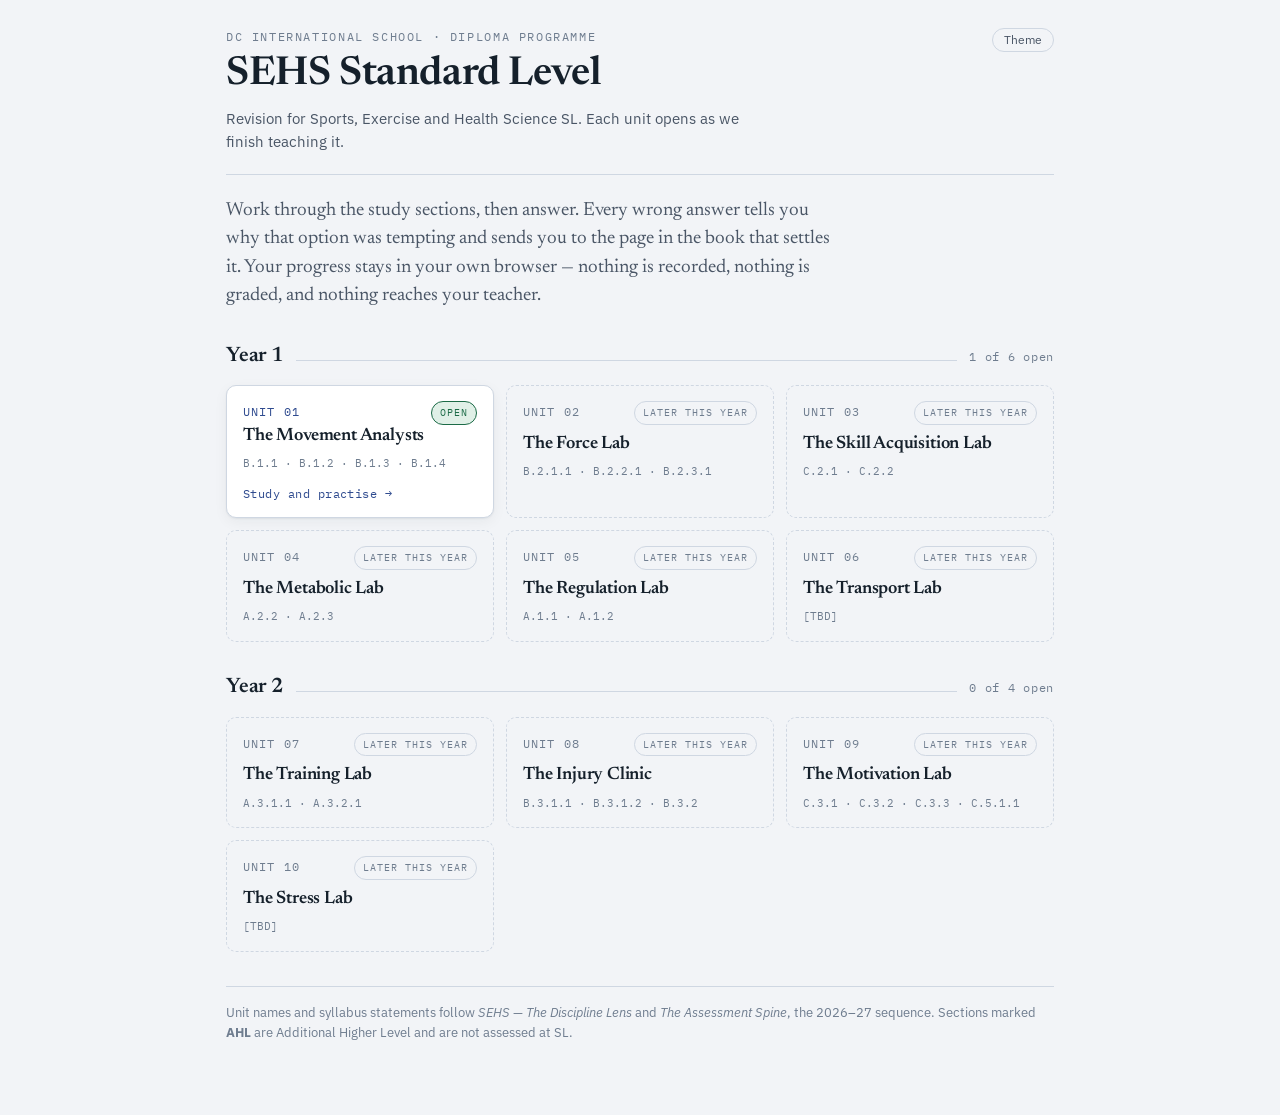
==== commit c6b24ac5: "Add files via upload" ====
--- a/index.html
+++ b/index.html
@@ -3,1117 +3,108 @@
 <head>
 <meta charset="utf-8">
 <meta name="viewport" content="width=device-width, initial-scale=1, viewport-fit=cover">
-<meta name="description" content="Self-paced Unit 1 review for IB SEHS SL at DC International School.">
 <meta name="robots" content="noindex, nofollow">
-
-  <style>
-    /* Baseline the Artifact host normally supplies. */
-    :root{color-scheme:light;padding-top:env(safe-area-inset-top,0px);padding-bottom:env(safe-area-inset-bottom,0px)}
-    html{-webkit-text-size-adjust:100%}
-    body{margin:0;font:14px/1.5 system-ui,-apple-system,"Segoe UI",sans-serif;background:#f7f7f6}
-    img{max-width:100%}
-    [hidden]{display:none!important}
-  </style>
-<title>Movement Analysts Review</title>
+<meta name="description" content="Revision site for IB Sports, Exercise and Health Science SL at DC International School.">
+<title>SEHS Standard Level</title>
 <link rel="preconnect" href="https://fonts.googleapis.com">
 <link rel="preconnect" href="https://fonts.gstatic.com" crossorigin>
 <link rel="stylesheet" href="https://fonts.googleapis.com/css2?family=Newsreader:ital,opsz,wght@0,6..72,400;0,6..72,600;0,6..72,700;1,6..72,400&family=IBM+Plex+Sans:ital,wght@0,400;0,500;0,600;1,400&family=IBM+Plex+Mono:wght@400;500&display=swap">
-
 <style>
-/* Layout: a single reading column; topic rail across the top, one panel at a time beneath it. */
-:root{
-  --bg:#F2F4F7; --surface:#FFFFFF; --surface-2:#E8ECF2; --line:#CFD7E2;
-  --fg:#15202B; --fg-2:#4A5666; --fg-3:#6F7D8F;
-  --accent:#2F4B8F; --accent-soft:#E4EAF7; --on-accent:#FFFFFF;
-  --ok:#1C6B47; --ok-soft:#E0F0E7;
-  --no:#9B2730; --no-soft:#FBE6E6;
-  --warn:#8A5A00; --warn-soft:#FBF0DC;
-  --ahl:#6B3A7E; --ahl-soft:#F1E7F5;
-  --serif:"Newsreader",Georgia,"Times New Roman",serif;
-  --sans:"IBM Plex Sans",system-ui,-apple-system,"Segoe UI",sans-serif;
-  --mono:"IBM Plex Mono",ui-monospace,"SFMono-Regular",Menlo,monospace;
-  --r:10px; --shadow:0 1px 2px rgba(21,32,43,.06),0 4px 14px rgba(21,32,43,.05);
-}
-@media (prefers-color-scheme:dark){:root:not([data-theme="light"]){
-  --bg:#0E131A; --surface:#161D27; --surface-2:#1F2833; --line:#2E3947;
-  --fg:#E8EDF4; --fg-2:#AEBAC9; --fg-3:#8593A5;
-  --accent:#8FABE8; --accent-soft:#1B2740; --on-accent:#0E131A;
-  --ok:#6FC79B; --ok-soft:#142B21;
-  --no:#E8949B; --no-soft:#2E1619;
-  --warn:#DDB15E; --warn-soft:#2B2213;
-  --ahl:#C79EDA; --ahl-soft:#241A2B;
-  --shadow:0 1px 2px rgba(0,0,0,.3),0 4px 14px rgba(0,0,0,.25);
-  color-scheme:dark;
-}}
-:root[data-theme="dark"]{
-  --bg:#0E131A; --surface:#161D27; --surface-2:#1F2833; --line:#2E3947;
-  --fg:#E8EDF4; --fg-2:#AEBAC9; --fg-3:#8593A5;
-  --accent:#8FABE8; --accent-soft:#1B2740; --on-accent:#0E131A;
-  --ok:#6FC79B; --ok-soft:#142B21;
-  --no:#E8949B; --no-soft:#2E1619;
-  --warn:#DDB15E; --warn-soft:#2B2213;
-  --ahl:#C79EDA; --ahl-soft:#241A2B;
-  --shadow:0 1px 2px rgba(0,0,0,.3),0 4px 14px rgba(0,0,0,.25);
-  color-scheme:dark;
-}
-
-*{box-sizing:border-box}
-body{background:var(--bg);color:var(--fg);font-family:var(--sans);font-size:16px;line-height:1.55;margin:0}
-.wrap{max-width:860px;margin:0 auto;padding-inline:16px;padding-block:28px 72px}
-h1,h2,h3,h4{font-family:var(--serif);text-wrap:balance;margin:0;font-weight:600;letter-spacing:-.01em}
-p{margin:0 0 .8em}
-p:last-child{margin-bottom:0}
-a{color:var(--accent)}
-button{font-family:inherit;font-size:inherit;cursor:pointer}
-:focus-visible{outline:2px solid var(--accent);outline-offset:2px;border-radius:4px}
-@media (prefers-reduced-motion:reduce){*{animation:none!important;transition:none!important}}
-
-/* ---------- masthead ---------- */
-.mast{border-bottom:1px solid var(--line);padding-bottom:20px;margin-bottom:22px}
-.eyebrow{font-family:var(--mono);font-size:11.5px;letter-spacing:.14em;text-transform:uppercase;color:var(--fg-3);margin:0 0 8px}
-.mast h1{font-size:clamp(28px,6vw,40px);line-height:1.08;margin-bottom:10px}
-.mast .sub{color:var(--fg-2);font-size:15px;max-width:60ch}
-.themebtn{position:absolute;top:0;right:0;background:none;border:1px solid var(--line);color:var(--fg-2);
-  border-radius:999px;padding:5px 11px;font-size:12px;line-height:1}
-.masthead-row{position:relative;padding-right:76px}
-
-/* ---------- overall progress ---------- */
-.overall{display:flex;align-items:center;gap:14px;margin-top:16px;flex-wrap:wrap}
-.meter{flex:1 1 180px;min-width:0;height:7px;background:var(--surface-2);border-radius:99px;overflow:hidden}
-.meter i{display:block;height:100%;background:var(--accent);border-radius:99px;transition:width .35s ease}
-.meter-label{font-family:var(--mono);font-size:12.5px;color:var(--fg-2);font-variant-numeric:tabular-nums}
-
-/* ---------- topic rail ---------- */
-.rail{display:grid;grid-template-columns:repeat(auto-fit,minmax(170px,1fr));gap:10px;margin-bottom:24px}
-.tcard{background:var(--surface);border:1px solid var(--line);border-radius:var(--r);padding:12px 13px;
-  text-align:left;color:var(--fg);display:flex;flex-direction:column;gap:7px;min-width:0;box-shadow:var(--shadow)}
-.tcard[aria-current="true"]{border-color:var(--accent);box-shadow:0 0 0 1px var(--accent),var(--shadow)}
-.tcard .code{font-family:var(--mono);font-size:11.5px;letter-spacing:.08em;color:var(--accent)}
-.tcard .nm{font-family:var(--serif);font-size:15.5px;font-weight:600;line-height:1.25}
-.tcard .st{font-family:var(--mono);font-size:11.5px;color:var(--fg-3);font-variant-numeric:tabular-nums}
-.tcard .bar{height:4px;background:var(--surface-2);border-radius:99px;overflow:hidden}
-.tcard .bar i{display:block;height:100%;background:var(--ok);border-radius:99px;transition:width .3s}
-
-/* ---------- mode tabs ---------- */
-.tabs{display:flex;gap:4px;border-bottom:1px solid var(--line);margin-bottom:22px;flex-wrap:wrap}
-.tab{background:none;border:0;border-bottom:2px solid transparent;color:var(--fg-3);
-  padding:9px 13px;font-size:14px;font-weight:500;margin-bottom:-1px}
-.tab[aria-selected="true"]{color:var(--fg);border-bottom-color:var(--accent)}
-
-/* ---------- study ---------- */
-.sec{background:var(--surface);border:1px solid var(--line);border-radius:var(--r);
-  padding:16px 18px;margin-bottom:12px;box-shadow:var(--shadow)}
-.sec h3{font-size:19px;margin-bottom:4px}
-.sec .pg{font-family:var(--mono);font-size:11px;color:var(--fg-3);letter-spacing:.04em;margin-bottom:10px}
-.sec dl{margin:0;display:grid;gap:9px}
-.sec dt{font-weight:600;font-size:14.5px}
-.sec dd{margin:1px 0 0;color:var(--fg-2);font-size:14.5px}
-.sec ul{margin:0;padding-left:1.1em;display:grid;gap:5px;color:var(--fg-2);font-size:14.5px}
-.sec table{width:100%;border-collapse:collapse;font-size:14px}
-.sec .scroll{overflow-x:auto;margin-top:4px}
-.sec th{text-align:left;font-family:var(--mono);font-size:10.5px;letter-spacing:.09em;text-transform:uppercase;
-  color:var(--fg-3);border-bottom:1px solid var(--line);padding:6px 10px 6px 0;font-weight:500;white-space:nowrap}
-.sec td{padding:6px 10px 6px 0;border-bottom:1px solid var(--line);vertical-align:top}
-.sec tr:last-child td{border-bottom:0}
-.flag{border-left:3px solid var(--warn);background:var(--warn-soft);padding:10px 13px;border-radius:0 6px 6px 0;
-  margin-top:12px;font-size:14px;color:var(--fg)}
-.flag b{color:var(--warn)}
-.ahlbox{border-left:3px solid var(--ahl);background:var(--ahl-soft);padding:10px 13px;border-radius:0 6px 6px 0;
-  margin-top:12px;font-size:14px}
-.ahlbox b{color:var(--ahl)}
-mark{background:var(--accent-soft);color:var(--fg);padding:0 3px;border-radius:3px}
-
-/* ---------- questions ---------- */
-.qmeta{display:flex;justify-content:space-between;align-items:baseline;gap:12px;margin-bottom:14px;flex-wrap:wrap}
-.qcount{font-family:var(--mono);font-size:12px;color:var(--fg-3);letter-spacing:.06em;font-variant-numeric:tabular-nums}
-.score{font-family:var(--mono);font-size:12px;color:var(--fg-2);font-variant-numeric:tabular-nums}
-.qcard{background:var(--surface);border:1px solid var(--line);border-radius:var(--r);padding:18px;box-shadow:var(--shadow)}
-.stem{font-family:var(--serif);font-size:19.5px;line-height:1.35;margin-bottom:16px}
-.opts{display:grid;gap:8px}
-.opt{display:flex;gap:11px;align-items:flex-start;text-align:left;width:100%;
-  background:var(--surface);border:1px solid var(--line);border-radius:8px;padding:11px 13px;color:var(--fg);
-  font-size:15px;line-height:1.45;transition:border-color .15s,background .15s}
-.opt:hover:not(:disabled){border-color:var(--accent);background:var(--accent-soft)}
-.opt:disabled{cursor:default}
-.opt .ltr{font-family:var(--mono);font-size:12.5px;font-weight:500;color:var(--fg-3);
-  border:1px solid var(--line);border-radius:5px;width:22px;height:22px;flex:0 0 22px;
-  display:grid;place-items:center;margin-top:1px}
-.opt.is-ok{border-color:var(--ok);background:var(--ok-soft)}
-.opt.is-ok .ltr{border-color:var(--ok);color:var(--ok)}
-.opt.is-no{border-color:var(--no);background:var(--no-soft)}
-.opt.is-no .ltr{border-color:var(--no);color:var(--no)}
-.opt.is-dim{opacity:.5}
-
-.fb{margin-top:14px;border-radius:8px;padding:13px 15px;font-size:14.5px;line-height:1.5}
-.fb.ok{background:var(--ok-soft);border:1px solid var(--ok)}
-.fb.no{background:var(--no-soft);border:1px solid var(--no)}
-.fb .verdict{font-family:var(--mono);font-size:11px;letter-spacing:.12em;text-transform:uppercase;margin-bottom:6px;font-weight:500}
-.fb.ok .verdict{color:var(--ok)}
-.fb.no .verdict{color:var(--no)}
-.fb .why{margin-bottom:9px}
-.fb .truth{padding-top:9px;border-top:1px solid color-mix(in srgb,var(--fg) 15%,transparent)}
-.ref{display:inline-block;font-family:var(--mono);font-size:11px;letter-spacing:.05em;
-  background:var(--surface);border:1px solid var(--line);color:var(--fg-2);
-  padding:2px 7px;border-radius:99px;margin-top:9px}
-
-.nav{display:flex;gap:9px;justify-content:space-between;margin-top:16px;flex-wrap:wrap}
-.btn{background:var(--accent);color:var(--on-accent);border:1px solid var(--accent);border-radius:8px;padding:9px 17px;font-weight:500;font-size:14.5px}
-.btn.ghost{background:none;color:var(--fg-2);border-color:var(--line)}
-.btn:disabled{opacity:.45;cursor:default}
-
-/* ---------- written items ---------- */
-.wcard{background:var(--surface);border:1px solid var(--line);border-radius:var(--r);padding:18px;margin-bottom:14px;box-shadow:var(--shadow)}
-.marks{font-family:var(--mono);font-size:12px;color:var(--accent);letter-spacing:.06em}
-textarea{width:100%;min-height:118px;background:var(--bg);color:var(--fg);border:1px solid var(--line);
-  border-radius:8px;padding:11px 12px;font-family:var(--sans);font-size:15px;line-height:1.5;resize:vertical;margin-top:10px}
-.ms{margin-top:14px;background:var(--surface-2);border-radius:8px;padding:13px 15px}
-.ms h4{font-family:var(--mono);font-size:11px;letter-spacing:.12em;text-transform:uppercase;color:var(--fg-3);font-weight:500;margin-bottom:9px}
-.mspt{display:flex;gap:10px;align-items:flex-start;padding:7px 0;border-bottom:1px solid var(--line);font-size:14.5px}
-.mspt:last-of-type{border-bottom:0}
-.mspt input{margin-top:5px;width:16px;height:16px;flex:0 0 16px;accent-color:var(--ok)}
-.mspt label{cursor:pointer}
-.selfscore{margin-top:11px;font-family:var(--mono);font-size:13px;color:var(--fg-2);font-variant-numeric:tabular-nums}
-.note{margin-top:10px;font-size:13.5px;color:var(--fg-2);font-style:italic}
-
-/* ---------- results ---------- */
-.result{background:var(--surface);border:1px solid var(--line);border-radius:var(--r);padding:20px;box-shadow:var(--shadow)}
-.big{font-family:var(--serif);font-size:46px;line-height:1;font-variant-numeric:tabular-nums}
-.misslist{margin-top:16px;display:grid;gap:9px}
-.miss{border-left:3px solid var(--no);background:var(--no-soft);padding:10px 13px;border-radius:0 6px 6px 0;font-size:14.5px}
-.miss .mq{font-weight:600;margin-bottom:3px}
-.empty{color:var(--fg-2);font-size:14.5px}
-footer{margin-top:34px;padding-top:16px;border-top:1px solid var(--line);color:var(--fg-3);font-size:13px}
+  :root{color-scheme:light;padding-top:env(safe-area-inset-top,0px);padding-bottom:env(safe-area-inset-bottom,0px)}
+  html{-webkit-text-size-adjust:100%}
+  body{margin:0} img{max-width:100%} [hidden]{display:none!important}
 </style>
+<link rel="stylesheet" href="assets/sehs.css">
 </head>
 <body>
 <div class="wrap">
   <div class="mast">
     <div class="masthead-row">
       <button class="themebtn" id="themebtn" type="button">Theme</button>
-      <p class="eyebrow">IB SEHS SL &middot; Unit 1</p>
-      <h1>The Movement Analysts</h1>
-      <p class="sub">Study the section, then answer. Every wrong option tells you why it was tempting and sends you back to the page in the book that settles it. Nothing here is recorded or graded.</p>
-    </div>
-    <div class="overall">
-      <span class="meter-label" id="ovlabel">0 of 0 answered</span>
-      <span class="meter"><i id="ovbar" style="width:0%"></i></span>
+      <p class="eyebrow">DC International School &middot; Diploma Programme</p>
+      <h1>SEHS Standard Level</h1>
+      <p class="sub">Revision for Sports, Exercise and Health Science SL. Each unit opens as we finish teaching it.</p>
     </div>
   </div>
 
-  <nav class="rail" id="rail"></nav>
-  <div class="tabs" id="tabs" role="tablist"></div>
-  <div id="panel"></div>
+  <p class="lede">Work through the study sections, then answer. Every wrong answer tells you why that option
+  was tempting and sends you to the page in the book that settles it. Your progress stays in your own browser
+  &mdash; nothing is recorded, nothing is graded, and nothing reaches your teacher.</p>
+
+  <div class="yearhead"><h2>Year 1</h2><span class="rule"></span><span class="count">1 of 6 open</span></div>
+  <ul class="units">
+    <li class="unit">
+      <a href="unit-01/">
+        <div class="top"><span class="num">UNIT 01</span><span class="pill live">Open</span></div>
+        <h3>The Movement Analysts</h3>
+      </a>
+      <div class="stmts">B.1.1 · B.1.2 · B.1.3 · B.1.4</div>
+      <div class="go">Study and practise &rarr;</div>
+    </li>
+    <li class="unit soon">
+      <div class="top"><span class="num">UNIT 02</span><span class="pill soon">Later this year</span></div>
+      <h3>The Force Lab</h3>
+      <div class="stmts">B.2.1.1 · B.2.2.1 · B.2.3.1</div>
+    </li>
+    <li class="unit soon">
+      <div class="top"><span class="num">UNIT 03</span><span class="pill soon">Later this year</span></div>
+      <h3>The Skill Acquisition Lab</h3>
+      <div class="stmts">C.2.1 · C.2.2</div>
+    </li>
+    <li class="unit soon">
+      <div class="top"><span class="num">UNIT 04</span><span class="pill soon">Later this year</span></div>
+      <h3>The Metabolic Lab</h3>
+      <div class="stmts">A.2.2 · A.2.3</div>
+    </li>
+    <li class="unit soon">
+      <div class="top"><span class="num">UNIT 05</span><span class="pill soon">Later this year</span></div>
+      <h3>The Regulation Lab</h3>
+      <div class="stmts">A.1.1 · A.1.2</div>
+    </li>
+    <li class="unit soon">
+      <div class="top"><span class="num">UNIT 06</span><span class="pill soon">Later this year</span></div>
+      <h3>The Transport Lab</h3>
+      <div class="stmts">[TBD]</div>
+    </li>
+  </ul>
+
+  <div class="yearhead"><h2>Year 2</h2><span class="rule"></span><span class="count">0 of 4 open</span></div>
+  <ul class="units">
+    <li class="unit soon">
+      <div class="top"><span class="num">UNIT 07</span><span class="pill soon">Later this year</span></div>
+      <h3>The Training Lab</h3>
+      <div class="stmts">A.3.1.1 · A.3.2.1</div>
+    </li>
+    <li class="unit soon">
+      <div class="top"><span class="num">UNIT 08</span><span class="pill soon">Later this year</span></div>
+      <h3>The Injury Clinic</h3>
+      <div class="stmts">B.3.1.1 · B.3.1.2 · B.3.2</div>
+    </li>
+    <li class="unit soon">
+      <div class="top"><span class="num">UNIT 09</span><span class="pill soon">Later this year</span></div>
+      <h3>The Motivation Lab</h3>
+      <div class="stmts">C.3.1 · C.3.2 · C.3.3 · C.5.1.1</div>
+    </li>
+    <li class="unit soon">
+      <div class="top"><span class="num">UNIT 10</span><span class="pill soon">Later this year</span></div>
+      <h3>The Stress Lab</h3>
+      <div class="stmts">[TBD]</div>
+    </li>
+  </ul>
 
   <footer>
-    Content and page references are from the course textbook, chapters B.1.1 (pp.&nbsp;252&ndash;268), B.1.2 (269&ndash;280), B.1.3 (281&ndash;299) and B.1.4 (300&ndash;307).
-    Sections marked <b>AHL</b> are Additional Higher Level and are not assessed at SL.
+    Unit names and syllabus statements follow <i>SEHS &mdash; The Discipline Lens</i> and
+    <i>The Assessment Spine</i>, the 2026&ndash;27 sequence. Sections marked <b>AHL</b> are
+    Additional Higher Level and are not assessed at SL.
   </footer>
 </div>
 
 <script>
-/* ============================================================
-   DATA — every item traced to a page in the four chapters
-   ============================================================ */
-const T = [
-/* ======================= B.1.1 ======================= */
-{
-id:"b11", code:"B.1.1", name:"Position, planes & movement", pages:"252–268",
-study:[
- {h:"The anatomical position", pg:"p. 254, 259", html:`
-  <p>Every movement term assumes one starting posture: <b>standing upright, facing straight ahead, feet parallel and close together, palms facing forward.</b> Change the posture and the descriptions change with it &mdash; which is exactly why the reference position exists.</p>`},
- {h:"Directional terms", pg:"p. 254", table:[["Superior / Inferior","Nearer to the head / below or further from the head"],
-  ["Anterior / Posterior","In front of or nearer the front / behind or nearer the back"],
-  ["Medial / Lateral","Closer to the midline / further away from the midline"],
-  ["Proximal / Distal","Nearer to where a limb attaches to the body / further away from it"],
-  ["Internal / External","Located inside or away from the surface / on or near the surface"],
-  ["Intermediate","Between two structures, one medial and one lateral"]],
-  flag:`<b>Proximal and distal are not up and down.</b> They are measured along the limb from where it attaches to the trunk. Superior and inferior are the up&ndash;down pair. The wrist is distal to the elbow and also inferior to it, which is why the mix-up survives.`},
- {h:"Planes and axes — and why they never share a name", pg:"p. 258–259", html:`
-  <p>Three planes <b>cut</b> the body; three axes are the lines you <b>rotate about</b>. The axis always runs at right angles to the plane of movement, so the pairs are deliberately mismatched.</p>`,
-  table:[["Sagittal (median) plane — cuts left from right","Frontal axis (left to right)","flexion, extension"],
-   ["Frontal plane — cuts front from back","Sagittal axis (front to back)","abduction, adduction"],
-   ["Transverse plane — cuts top from bottom","Longitudinal axis (top to bottom)","medial and lateral rotation"]],
-  thead:["Plane","Axis you rotate about","Fundamental movements"],
-  flag:`<b>This is the single biggest loss on Paper 1A.</b> Sagittal plane goes with the <i>frontal</i> axis; frontal plane with the <i>sagittal</i> axis. Table 3 on p.&nbsp;259 is organised by plane with the axis named inside each definition &mdash; and note it never prints "longitudinal axis" for the rotation rows, so you have to supply it.`},
- {h:"The six fundamental movements", pg:"p. 259", table:[
-  ["Flexion","Closing of the joint angle around the frontal axis"],
-  ["Extension","Opening of the joint angle around the frontal axis"],
-  ["Abduction","Opening of the joint angle around the sagittal axis"],
-  ["Adduction","Closing of the joint angle around the sagittal axis"],
-  ["Medial (inward) rotation","Anterior surface of the moving bone turns towards the inside of the body"],
-  ["Lateral (outward) rotation","Anterior surface of the moving bone turns towards the outside of the body"]],
-  html:`<p>These apply to all joints <b>as long as the structure permits it</b>. The elbow flexes and extends, but its structure does not permit abduction, adduction or rotation.</p>`,
-  flag:`<b>The book flags this one itself:</b> "the shoulder joint flexes when the arm is raised and extends when it is lowered (these two movements are the opposite to what might be expected)."`},
- {h:"Movements at particular joints", pg:"p. 260", table:[
-  ["Elevation / Depression","Lifting or moving upwards / dropping or moving downwards (shrugging)"],
-  ["Protraction / Retraction","Anterior movement in the transverse plane / returning a protracted part to the anatomical position"],
-  ["Horizontal flexion / extension","Closing / opening the joint angle around the transverse plane <b>once already flexed to 90°</b>. Also called horizontal adduction / abduction"],
-  ["Dorsiflexion","<b>Flexion</b> of the ankle — toes pulled up towards the shin"],
-  ["Plantarflexion","<b>Extension</b> of the ankle — pointing the toes"],
-  ["Inversion","<b>Lateral</b> rotation of the ankle — sole faces inwards"],
-  ["Eversion","<b>Medial</b> rotation of the ankle — sole faces outwards"],
-  ["Pronation","Medial rotation of the radioulnar joint <b>(not the wrist)</b> — palm turns down"],
-  ["Supination","Lateral rotation of the radioulnar joint <b>(not the wrist)</b> — palm turns up"],
-  ["Opposition / Reposition","Thumb crosses the palm to touch a fingertip / returns beside the index finger"]],
-  flag:`<b>Two naming traps.</b> Pointing the toes is an <i>extension</i>, not a flexion. And inversion turns the sole <i>inwards</i> yet is classified as <i>lateral</i> rotation &mdash; the name and the direction pull opposite ways. Check both columns of Table 4 before you answer.`},
- {h:"Combination movements", pg:"p. 260, 261–262", html:`
-  <p><b>Circumduction</b> is the circling of a segment &mdash; a combination of hyperextension, abduction, extension and adduction. It needs <b>at least a biaxial joint</b> and occurs at the shoulder, hip, wrist, ankle and thumb. It is not a fundamental movement and it is not the same as rotation.</p>
-  <p><b>Pronation of the foot</b> = dorsiflexion + eversion + abduction, just after landing. <b>Supination of the foot</b> = plantarflexion + inversion + adduction, during push-off. The same two words name something completely different at the forearm.</p>
-  <p><b>Hyper-</b> (Greek for "beyond") means the action goes beyond 180° or back past the starting position &mdash; or, the book's second definition, into the space posterior to the body.</p>`},
- {h:"Range of motion", pg:"p. 263", html:`<p>ROM at a joint depends on four things: the shape of the articulating bone surfaces; the position and length of the restraining ligaments; the effects of the muscles and tendons; and the amount of soft tissue at the joint.</p>
-  <p>A large ROM is usually helpful, <b>but</b> excessive ROM is hypermobility, which makes joints susceptible to dislocation or damage.</p>`},
- {h:"Skeleton: axial and appendicular", pg:"p. 254–257", html:`
-  <p>206 bones in total. The <b>axial</b> component has 80 &mdash; skull, ribs, sternum, vertebral column &mdash; and its main function is <b>protection</b>. The <b>appendicular</b> component has 126 &mdash; the pectoral and pelvic girdles and the limbs &mdash; and is mainly involved in <b>movement</b>.</p>`},
- {h:"Anthropometry and ergonomic design", pg:"p. 263–266", ahl:true, html:`
-  <p><b>Additional HL — not assessed at SL.</b> Anthropometric data measure body dimensions and proportions; ergonomic design uses biomechanics to minimise discomfort and fatigue. Syllabus statement B.1.1.3.</p>`}
-],
-mcq:[
- {s:"Flexion at the elbow occurs in which plane, about which axis?",
-  o:[{t:"Sagittal plane, about the frontal axis",ok:1},
-     {t:"Sagittal plane, about the sagittal axis",f:"The plane and the axis almost never share a name. The axis is the line you rotate <i>about</i>, and for sagittal-plane movement it runs left to right through the joint &mdash; the frontal axis."},
-     {t:"Frontal plane, about the sagittal axis",f:"That is the correct pairing, but for the wrong movement. Abduction and adduction happen in the frontal plane about the sagittal axis. Flexion closes the joint angle in the sagittal plane."},
-     {t:"Frontal plane, about the frontal axis",f:"Two errors at once. Flexion is a sagittal-plane movement, and no movement happens in the plane that shares its axis's name &mdash; the axis is always perpendicular to the plane."}],
-  truth:"Table 3 defines flexion as \"closing of the joint angle around the frontal axis at the joint\", listed under motion in the sagittal plane.", pg:"p. 259"},
-
- {s:"A swimmer raises a straight arm forward and upward from the anatomical position. This movement is:",
-  o:[{t:"Flexion at the shoulder",ok:1},
-     {t:"Extension at the shoulder",f:"The book flags exactly this: \"the shoulder joint flexes when the arm is raised and extends when it is lowered (these two movements are the opposite to what might be expected).\" Raising is flexion."},
-     {t:"Abduction at the shoulder",f:"Abduction raises the arm <i>sideways</i>, away from the midline, in the frontal plane. Forward and upward is the sagittal plane."},
-     {t:"Circumduction at the shoulder",f:"Circumduction is the full circling combination &mdash; hyperextension, abduction, extension and adduction together. A single forward raise is one movement."}],
-  truth:"Raising the arm forward closes the joint angle in the sagittal plane, which is flexion.", pg:"p. 259"},
-
- {s:"Pronation and supination occur at which joint?",
-  o:[{t:"The radioulnar joint",ok:1},
-     {t:"The wrist joint",f:"The book puts this in brackets in both definitions, twice: \"medial rotation of the radioulnar joint <b>(not the wrist joint)</b>\". The hand turns because the radius crosses over the ulna, not because the wrist moves."},
-     {t:"The elbow joint",f:"The elbow flexes and extends only &mdash; its structure \"does not permit abduction, adduction, or medial or lateral rotation\". Pronation still works with the elbow held flexed at 90°, which proves it is a different joint."},
-     {t:"The shoulder joint",f:"Shoulder rotation turns the whole arm. Pronation turns the forearm and hand alone, and the book says it happens \"even when the elbow is flexed\"."}],
-  truth:"Pronation is medial rotation and supination lateral rotation of the radioulnar joint.", pg:"p. 260"},
-
- {s:"Using the book's own definitions, inversion of the foot is:",
-  o:[{t:"Lateral rotation of the ankle joint",ok:1},
-     {t:"Medial rotation of the ankle joint",f:"That is the book's definition of <i>eversion</i>. The trap is real: inversion turns the sole <i>inwards</i> but is classified as <i>lateral</i> rotation. The name and the direction genuinely pull opposite ways, so read both columns of Table 4."},
-     {t:"Flexion of the ankle joint",f:"That is dorsiflexion &mdash; pulling the toes up towards the shin."},
-     {t:"Extension of the ankle joint",f:"That is plantarflexion &mdash; pointing the toes."}],
-  truth:"Table 4: inversion = lateral rotation of the ankle; the examples column adds that the sole faces inwards.", pg:"p. 260"},
-
- {s:"A dancer rises onto the toes. The movement at the ankle is:",
-  o:[{t:"Plantarflexion, which the book classifies as extension of the ankle",ok:1},
-     {t:"Plantarflexion, which the book classifies as flexion of the ankle",f:"Right movement, wrong classification &mdash; and the classification is the part that gets examined. Dorsiflexion is the flexion; plantarflexion is the extension. Pointing the toes is an extension even though the foot looks folded."},
-     {t:"Dorsiflexion, which the book classifies as flexion of the ankle",f:"The classification is right but the movement is wrong. Dorsiflexion pulls the toes <i>up</i> towards the shin."},
-     {t:"Eversion of the ankle",f:"Eversion turns the sole outwards &mdash; a rotation, not a sagittal-plane movement."}],
-  truth:"Table 4: dorsiflexion = \"flexion of the ankle joint\"; plantarflexion = \"extension of the ankle joint\". Both occur in the sagittal plane.", pg:"p. 260"},
-
- {s:"When \"hyper-\" is added to a movement term, it indicates that:",
-  o:[{t:"The action goes beyond 180°, or back past the starting position",ok:1},
-     {t:"The action is performed quickly or forcefully",f:"Speed has nothing to do with it. \"Hyper\" is Greek for \"beyond\" or \"more than\" and refers to range, not effort."},
-     {t:"The action reaches exactly 180°",f:"180° is the threshold &mdash; hyper- means beyond it. Reaching it is just full extension."},
-     {t:"The action occurs at a joint not designed for it",f:"A joint not designed for a movement simply cannot do it &mdash; the elbow cannot abduct at all. Hyper- describes going further in a movement the joint does permit."}],
-  truth:"The book gives two definitions: beyond 180° or past the starting position, or movement into the space posterior to the body.", pg:"p. 260"},
-
- {s:"A cricket bowler circles the arm at the shoulder. Circumduction is best described as:",
-  o:[{t:"A combination of hyperextension, abduction, extension and adduction, requiring at least a biaxial joint",ok:1},
-     {t:"Rotation of the humerus about the longitudinal axis",f:"Rotation is a single fundamental movement in the transverse plane. A joint can rotate without circumducting &mdash; circumduction traces a cone, which needs movement in more than one plane."},
-     {t:"A fundamental movement that applies to all joints",f:"Circumduction appears in neither Table 3 nor Table 4 &mdash; it is a combination, and it needs at least a biaxial joint. The six fundamental movements apply to all joints only where the structure permits."},
-     {t:"A combination of flexion and extension only",f:"Flexion and extension both happen in the sagittal plane, so combining them traces a line, not a circle. You need at least two planes."}],
-  truth:"Circumduction occurs at the shoulder, hip, wrist, ankle and thumb &mdash; the joints with at least two axes.", pg:"p. 261–262"},
-
- {s:"Pronation of the <i>foot</i> is a combination of:",
-  o:[{t:"Dorsiflexion, eversion and abduction",ok:1},
-     {t:"Plantarflexion, inversion and adduction",f:"That is supination of the foot, which the book associates with push-off in walking and running. Pronation occurs just after landing, as body weight is absorbed."},
-     {t:"Medial rotation of the radioulnar joint",f:"That is pronation of the <i>forearm</i> — medial rotation at the radioulnar joint. The same word names two different movements in this chapter, at two different joints."},
-     {t:"Dorsiflexion and inversion",f:"Half right &mdash; dorsiflexion belongs, but pronation everts the foot rather than inverting it, and abduction is the third component."}],
-  truth:"Foot pronation = dorsiflexion + eversion + abduction. Not everyone pronates on landing; it depends on body structure and technique.", pg:"p. 262"},
-
- {s:"The structure of the elbow joint permits:",
-  o:[{t:"Flexion and extension only",ok:1},
-     {t:"Flexion, extension, and medial and lateral rotation",f:"The forearm does rotate, but at the <i>radioulnar</i> joint rather than the elbow. The book states the elbow&rsquo;s structure \"does not permit abduction, adduction, or medial or lateral rotation\"."},
-     {t:"Flexion, extension, abduction and adduction",f:"Abduction and adduction need an axis the elbow does not have. Its structure permits movement in the sagittal plane only."},
-     {t:"All six fundamental movements",f:"The six fundamental movements apply to all joints only \"as long as the structure permits movements around the appropriate axes\". The elbow is the book&rsquo;s own worked counter-example."}],
-  truth:"\"The elbow joint flexes when it bends and extends when it straightens, but the structure of the joint does not permit abduction, adduction, or medial or lateral rotation.\"", pg:"p. 259"},
-
- {s:"Horizontal flexion (horizontal adduction) at the shoulder requires that:",
-  o:[{t:"The arm is already flexed to 90°",ok:1},
-     {t:"The arm starts in the anatomical position",f:"From the anatomical position the arm cannot move horizontally &mdash; it hangs vertically. The 90° precondition is written into the definition itself."},
-     {t:"The arm is abducted to 180°",f:"That is past the horizontal. The definition specifies flexion to 90°, which puts the arm straight out in front."},
-     {t:"The elbow is extended",f:"Elbow position is not part of the definition. The precondition is 90° of flexion at the shoulder."}],
-  truth:"Both horizontal flexion and horizontal extension are defined as acting \"when the body segment has already been flexed to 90°\".", pg:"p. 260"},
-
- {s:"The knee is distal to the hip. \"Distal\" means:",
-  o:[{t:"Further away from where the limb attaches to the body",ok:1},
-     {t:"Below, or further away from the head",f:"That is <i>inferior</i>. Proximal and distal are measured along the limb from its attachment, not up and down the body. The knee happens to be both, which is why this error survives."},
-     {t:"Further away from the midline of the body",f:"That is <i>lateral</i>."},
-     {t:"Located on or near the surface",f:"That is <i>external</i>. Note this book uses internal and external rather than deep and superficial."}],
-  truth:"Proximal = nearer to where a limb attaches to the body; distal = further away from it.", pg:"p. 254"}
-],
-written:[
- {q:"A gymnast performs a cartwheel. State the plane of movement and the axis of rotation, and justify your answer.", m:3,
-  ms:["Frontal plane.","Sagittal (anteroposterior) axis.","The body rotates side to side about an axis running from front to back through the centre of gravity — the whole-body case, not a joint axis."],
-  note:"Figure 10 classifies the cartwheel as a frontal-plane movement about the centre of gravity. Do not award the axis without the plane it belongs to."},
- {q:"Distinguish between pronation of the forearm and pronation of the foot.", m:3,
-  ms:["Forearm pronation is medial rotation at the radioulnar joint (not the wrist) — a single rotation that turns the palm downwards.","Foot pronation is a combination of dorsiflexion, eversion and abduction at the ankle and foot.","A clear statement of the difference: one is a single fundamental rotation at one joint; the other is a three-component combination — the same word naming two different things."],
-  note:"Self-study question 2 (p. 268) asks you to distinguish pronation from supination; this item extends it to the two senses of \"pronation\" on pp. 260 and 262. The third mark is for naming the difference, not for listing two definitions and stopping."}
-]},
-
-/* ======================= B.1.2 ======================= */
-{
-id:"b12", code:"B.1.2", name:"Connective tissues & joints", pages:"269–280",
-study:[
- {h:"Bone: four types, and what bone is made of", pg:"p. 269–271", html:`
-  <p>The four main types are <b>long</b> (femur, metatarsals, <mark>clavicle</mark>), <b>short</b> (carpals, tarsals), <b>flat</b> (sternum, scapula, ribs, <mark>pelvis</mark>) and <b>irregular</b> (vertebrae, sacrum, coccyx). <b>Sesamoid</b> bones &mdash; short bones embedded in tendons where pressure develops &mdash; are listed separately, outside the four.</p>
-  <p>Bone is a matrix of collagen fibres with water and mineral salts. The salts crystallise and harden the tissue; the collagen gives tensile strength. The book likens it to reinforced concrete.</p>`,
-  flag:`<b>Two classifications students reliably invert.</b> The clavicle is a <i>long</i> bone (length always exceeds width), and the pelvis is a <i>flat</i> bone while the sacrum and coccyx are <i>irregular</i>.`},
- {h:"Structure of a long bone", pg:"p. 271", table:[
-  ["Diaphysis","The shaft — made of compact (hard) bone; resists the stress of weight"],
-  ["Epiphyses","The proximal and distal ends — made of cancellous (spongy) bone, a honeycomb lattice"],
-  ["Red bone marrow","Stored in <b>cancellous</b> bone — this is where blood cell production occurs"],
-  ["Yellow bone marrow","Stored in the <b>medullary cavity</b> within the diaphysis"],
-  ["Articular cartilage","A thin layer covering the bone ends where they articulate — reduces friction, absorbs shock"],
-  ["Periosteum","Covers the bone <i>not</i> covered by articular cartilage — growth, repair, nutrition, attachment of ligaments and tendons"],
-  ["Nutrient foramen","A small opening in the diaphysis through which blood vessels enter"]]},
- {h:"Ligaments, tendons, cartilage, fascia", pg:"p. 273–274", table:[
-  ["Ligament","<b>Bone to bone.</b> Strap-like bands or round cords, generally passing over joints. Provide stability, restrain movements at their normal limits, resist movements the joint was not designed for. Strong and flexible, but <b>not very elastic</b>"],
-  ["Tendon","<b>Muscle to bone.</b> Tough, flexible fibrous connective tissue, formed where the fascia layers continue beyond the muscle fibres. May be a rounded cord or a flat sheet (aponeurosis). Transmit muscle force to bone"],
-  ["Cartilage","A dense network of collagen and elastic fibres. Strong, with resilience. <b>No blood vessels and no nerves</b>, except in the perichondrium. Hyaline is the most abundant type; fibrocartilage forms menisci and intervertebral discs"],
-  ["Fascia","Fibrous tissue, adipose tissue and fluid, between and surrounding other tissues. Epimysium covers the whole muscle, perimysium surrounds fascicles, endomysium surrounds individual fibres"]],
-  flag:`<b>The book's clearest exam hook:</b> "Unlike ligaments and tendons, muscles have a good nerve and blood supply." That is why a pulled muscle repairs well and a torn ligament or damaged cartilage does not.`},
- {h:"The three joint types", pg:"p. 273, 275", html:`<p><b>The basic classifier is the joint cavity</b> &mdash; whether there is a gap between the articulating bones. Movement is the consequence, not the test.</p>`,
-  thead:["Type","Joint cavity","Movement","Examples"],
-  table:[["Fibrous","None","<b>No movement</b>","Sutures of the skull"],
-   ["Cartilaginous","None","<b>Limited</b> movement","Intervertebral discs (fibrocartilage); ribs to sternum (hyaline)"],
-   ["Synovial","Yes","Free — the most important joints for mobility","Shoulder, hip, knee, elbow"]],
-  flag:`<b>Fibrous joints allow <i>no</i> movement</b>, not "slight" movement. Limited movement belongs to cartilaginous joints. This single word is the whole difference.`},
- {h:"Inside a synovial joint", pg:"p. 275–276", table:[
-  ["Joint (articular) cavity","The space between the bones; contains synovial fluid"],
-  ["Articular cartilage","Usually hyaline. Reduces friction, absorbs shock, protects the bones. Varies in thickness with the stress it meets"],
-  ["Articular capsule","A sleeve around the joint — flexible enough to allow movement, with tensile strength that protects against dislocation"],
-  ["Synovial membrane","<b>Lines the inside of the capsule</b> and secretes synovial fluid. Also lines the bursae"],
-  ["Synovial fluid","Like uncooked egg white; becomes more fluid with movement. Lubricates, reduces friction, provides nutrients to the cartilage"],
-  ["Menisci","Semilunar discs of <b>fibrocartilage</b> between poorly matched bones, as at the femur and tibia. Improve the fit — cushioning and stability"],
-  ["Bursae","Small fluid-filled sacs lined by synovial membrane, found where two structures rub. Reduce friction"]]},
- {h:"The six types of synovial joint", pg:"p. 276–277",
-  thead:["Type","Shape","Movement","Example"],
-  table:[["Gliding","Flat or slightly curved surfaces","Back and forth and side to side; <b>least</b> movement of all synovial joints","Between carpals; between tarsals"],
-   ["Hinge","Convex fits into a reciprocal concave surface","Flexion and extension, <b>one direction only</b>","Elbow, knee, joints between phalanges"],
-   ["Pivot","One bone forms a ring in which the other rolls","Rotation","Radius around ulna at the radioulnar joint"],
-   ["Condyloid","Oval or egg-shaped convex into a reciprocal concave","<b>Two</b> directions — up/down and side to side","Radius and carpals at the wrist"],
-   ["Saddle","Saddle and rider shapes","<b>Two</b> directions — side to side and up and down","Thumb: metacarpal and the carpal next to it"],
-   ["Ball and socket","Sphere-shaped head into a rounded cavity","<b>All</b> directions — greatest movement","Shoulder, hip"]],
-  flag:`<b>Hinge and condyloid are both "convex into concave"</b> in the book's own description column. The discriminator is one direction versus two. Condyloid and saddle are both two directions &mdash; there the discriminator is the shape and the example.`},
- {h:"Movement against stability", pg:"p. 273", html:`
-  <p>"Generally, the more movement a joint has, the less stability it has and the greater the risk of injury." The book lists several factors, including these four: the shape of the bones and whether they interlock; the area over which the bones are in contact; the flexibility of the ligaments; and the influence of other soft tissue such as muscles, tendons and the joint capsule.</p>`}
-],
-mcq:[
- {s:"The most basic classification of joints relies on:",
-  o:[{t:"The presence or absence of a joint cavity",ok:1},
-     {t:"How much movement the joint permits",f:"That is the consequence, not the classifier. The book is explicit: \"The most basic classification relies on the presence or absence of a joint cavity.\" Fibrous and cartilaginous joints have none; synovial joints do."},
-     {t:"The type of tissue connecting the bones",f:"Joints are \"further classified\" that way — it is the second step, applied after the cavity question has been settled."},
-     {t:"The shape of the articulating bone surfaces",f:"Also a second-step classifier, and the one used to sort the six synovial types once you already know the joint is synovial."}],
-  truth:"Cavity first, then tissue type or bone shape.", pg:"p. 273, 275"},
-
- {s:"How much movement do fibrous joints permit?",
-  o:[{t:"None",ok:1},
-     {t:"Slight movement",f:"A very common slip, and one word decides it. The book says fibrous joints allow <i>no</i> movement. \"Limited movement\" is the phrase it reserves for <i>cartilaginous</i> joints."},
-     {t:"Limited movement",f:"That is the cartilaginous joint — an intervertebral disc or the ribs meeting the sternum."},
-     {t:"Free movement in one plane",f:"Free movement requires a joint cavity, which makes it synovial."}],
-  truth:"Fibrous: a thin layer of fibrous tissue continuous with the periosteum, and no movement. Example: the sutures of the skull.", pg:"p. 275"},
-
- {s:"Which statement about cartilage is correct?",
-  o:[{t:"It has no blood vessels and no nerves, except in the perichondrium",ok:1},
-     {t:"It has a rich blood supply, which is why it repairs quickly",f:"The opposite is true, and the consequence matters: because cartilage lacks its own blood supply, \"cartilage repair proceeds slowly\"."},
-     {t:"It has nerves but no blood vessels, which is why osteoarthritis is painful",f:"Tempting, because osteoarthritis genuinely hurts. But articular cartilage has no nerve supply either, so the pain \"is due to damage to the surrounding tissues rather than the cartilage itself\"."},
-     {t:"It is the only connective tissue containing collagen",f:"Collagen is in bone too — it is the fibre matrix that gives bone its tensile strength."}],
-  truth:"Cartilage is avascular and aneural. Articular cartilage relies on synovial fluid for nutrients and oxygen.", pg:"p. 273–274, 278"},
-
- {s:"Unlike ligaments and tendons, muscles:",
-  o:[{t:"Have a good nerve and blood supply",ok:1},
-     {t:"Are made of collagen fibres",f:"The book does not give collagen as the distinguishing feature here, and collagen appears in bone and cartilage too. The stated contrast is the nerve and blood supply."},
-     {t:"Attach to the periosteum",f:"Tendons and ligaments both attach to the periosteum — that is a similarity, not a difference."},
-     {t:"Are able to be stretched beyond their resting length",f:"Ligaments can also be stretched beyond their resting length — the problem is that they take a long time to come back, and may not."}],
-  truth:"\"Unlike ligaments and tendons, muscles have a good nerve and blood supply.\" This is why a pulled or strained muscle repairs well.", pg:"p. 274"},
-
- {s:"Which best describes ligaments?",
-  o:[{t:"Strong and flexible, but not very elastic",ok:1},
-     {t:"Strong and highly elastic",f:"Flexible and elastic are not the same word. Ligaments \"are not very elastic and take a long time to return to their original length after they have been stretched\". Cartilage is the tissue the book credits with resilience."},
-     {t:"Weak but highly elastic, allowing full range of movement",f:"Ligaments are \"generally very strong\". Their job is to restrain movement at its normal limits, not to permit it."},
-     {t:"Strong and inelastic, connecting muscle to bone",f:"The elasticity is right but the attachment is wrong — muscle to bone is a tendon. Ligaments connect bone to bone."}],
-  truth:"If stretched abnormally for prolonged periods ligaments may be permanently damaged, lose the ability to stabilise the joint, and increase injury risk.", pg:"p. 273"},
-
- {s:"The synovial membrane:",
-  o:[{t:"Lines the inside of the articular capsule and secretes synovial fluid",ok:1},
-     {t:"Is another name for the articular capsule",f:"They are two different layers. The membrane lines the <i>inside</i> of the capsule — the capsule is the sleeve, the membrane is its lining."},
-     {t:"Covers the articulating surfaces of the bones",f:"That is articular cartilage, which is usually hyaline cartilage."},
-     {t:"Connects bone to bone across the joint",f:"That is a ligament — although in some joints the capsule's own fibres run in parallel bundles that form ligaments."}],
-  truth:"The membrane also lines the bursae, which is how they \"provide lubrication to the structures and therefore reduce friction\".", pg:"p. 276"},
-
- {s:"Menisci are:",
-  o:[{t:"Semilunar discs of fibrocartilage that improve the fit between poorly matched bones",ok:1},
-     {t:"Small fluid-filled sacs that reduce friction where two structures rub",f:"Those are bursae. Both reduce friction, but by different means — bursae are sacs of fluid, menisci are discs of cartilage."},
-     {t:"A thin layer of hyaline cartilage covering the bone ends",f:"That is articular cartilage. Menisci sit <i>between</i> the bones rather than coating them, and they are fibrocartilage rather than hyaline."},
-     {t:"Thickened bands of the articular capsule that act as ligaments",f:"Those are the parallel fibre bundles of the capsule. Menisci are separate discs of fibrocartilage."}],
-  truth:"Found between the femur and tibia at the knee, where the bone shapes are not well matched. They provide cushioning and stability.", pg:"p. 276"},
-
- {s:"Which type of synovial joint permits movement in one direction only?",
-  o:[{t:"Hinge",ok:1},
-     {t:"Gliding",f:"Gliding joints move back and forth <i>and</i> side to side — more than one direction, though the book notes they have the least movement of all synovial joints."},
-     {t:"Condyloid",f:"Condyloid joints allow movement in two directions — the wrist moves up and down and side to side."},
-     {t:"Pivot",f:"A pivot joint rotates: one bone forms a ring in which the other rolls. Rotation is a different kind of movement from flexion and extension."}],
-  truth:"Hinge joints bend and straighten in one direction only. Examples: elbow, knee, and the small joints between the phalanges.", pg:"p. 276"},
-
- {s:"Blood cell production in a long bone occurs in:",
-  o:[{t:"Cancellous (spongy) bone, where red marrow is stored",ok:1},
-     {t:"The medullary cavity, where yellow marrow is stored",f:"Right cavity, wrong marrow. Yellow marrow is stored in the medullary cavity of the diaphysis; <i>red</i> marrow is in cancellous bone, and red marrow is the one that makes blood cells."},
-     {t:"Compact bone in the diaphysis",f:"Compact bone is relatively solid and dense with few spaces. Marrow needs the honeycomb lattice of cancellous bone."},
-     {t:"The periosteum",f:"The periosteum is the outer membrane — important for growth, repair, nutrition and attachment, but not for blood cell production."}],
-  truth:"Cancellous bone has an irregular latticework with many spaces; red bone marrow is stored there.", pg:"p. 271"},
-
- {s:"The clavicle is classified as which type of bone?",
-  o:[{t:"Long",ok:1},
-     {t:"Flat",f:"Understandable — the clavicle looks nothing like a femur. But the book's test is proportion, not size or shape: in a long bone \"the length is always greater than the width\". It lists the clavicle alongside the femur and metatarsals."},
-     {t:"Short",f:"Short bones are small and cube-shaped and usually articulate with more than one other bone — the carpals and tarsals."},
-     {t:"Irregular",f:"Irregular bones have specialised shapes and functions: the vertebrae, sacrum and coccyx."}],
-  truth:"Long bones usually have a long cylindrical shaft enlarged at both ends, and are the most important bones for movement.", pg:"p. 269"},
-
- {s:"The relationship between joint movement and joint stability is:",
-  o:[{t:"The more movement a joint has, the less stability it has and the greater the risk of injury",ok:1},
-     {t:"The more movement a joint has, the more stable it is, because the muscles are stronger",f:"Muscles do contribute to stability, but the book states the general relationship as a trade-off, not a reinforcement."},
-     {t:"Movement and stability are independent of each other",f:"The book opens the section with \"Joint movement is inextricably linked to joint stability.\""},
-     {t:"Only ligament flexibility affects stability",f:"One of several factors the book lists. The others named are bone shape and whether the bones interlock, the area of contact between them, and other soft tissue such as muscles, tendons and the joint capsule."}],
-  truth:"The shoulder and hip are both ball and socket joints, yet their structures differ, which is why they differ in mobility and stability.", pg:"p. 273, 278"}
-,
-
- {s:"Which connective tissue joins bone to bone at a synovial joint?",
-  o:[{t:"Ligament",ok:1},
-     {t:"Tendon",f:"Tendons join <i>muscle</i> to bone. They are formed where the fascia layers continue beyond the muscle fibres, and their job is to transmit the force of contraction to the bone."},
-     {t:"Fascia",f:"Fascia lies between and surrounds other tissues — muscles and bones — rather than joining one bone to another. Its layers are the epimysium, perimysium and endomysium."},
-     {t:"Cartilage",f:"Articular cartilage covers the ends of the bones where they meet, reducing friction and absorbing shock. It coats the bones rather than attaching them to each other."}],
-  truth:"Ligaments are strong, flexible tissues that connect bone to bone, generally passing over the joint, providing stability and restraining movement at its normal limits.", pg:"p. 273"},
-
- {s:"Which type of synovial joint permits movement in all three planes?",
-  o:[{t:"Ball and socket",ok:1},
-     {t:"Condyloid",f:"Condyloid joints move in two directions — the wrist goes up and down and side to side, but it does not rotate about its own long axis."},
-     {t:"Hinge",f:"One direction only: flexion and extension, in the sagittal plane."},
-     {t:"Pivot",f:"A pivot joint produces rotation only — one bone forms a ring in which the other rolls, as the radius does around the ulna."}],
-  truth:"The book says ball and socket joints \"can move in all directions and therefore have the greatest amount of movement\". Note it never prints the words \"three planes\" or \"triaxial\" for them — you have to make that link yourself.", pg:"p. 277"}
-],
-written:[
- {q:"Describe how the shoulder joint and the elbow joint differ in the stability and the range of movement they provide.", m:3,
-  ms:["The shoulder is a ball and socket joint and moves in all directions, giving the greatest range of movement of any synovial joint; the elbow is a hinge joint and flexes and extends in one direction only.","The elbow is the more stable of the two — the general rule is that the more movement a joint has, the less stability it has and the greater the risk of injury.","A reason drawn from the stated stability factors: the shape of the bones and whether they interlock, and the area over which they are in contact, differ between a rounded head sitting in a cavity and a convex surface fitted into a reciprocal concave one."],
-  note:"Three marks means both joints must appear, on both counts. An answer that describes the shoulder fully and mentions the elbow in passing has answered half the question."},
- {q:"Outline three structural features of a synovial joint and state the function of each.", m:3,
-  ms:["Any one, structure plus function: articular cartilage — reduces friction, absorbs shock and protects the bones.","A second: synovial fluid — lubricates the cavity, reduces friction and provides nutrients to the cartilage. Or the synovial membrane, which secretes it.","A third: the articular capsule — flexible enough to permit movement while its tensile strength protects against dislocation. Or menisci, or bursae."],
-  note:"Do not award a structure without a function attached to it. \"Synovial fluid\" alone is naming, not outlining."},
- {q:"Explain why a damaged articular cartilage repairs slowly, while a pulled muscle repairs well.", m:3,
-  ms:["Cartilage has no blood vessels (it is avascular), so repair proceeds slowly.","Articular cartilage relies on synovial fluid for its nutrients and oxygen instead of a direct blood supply.","Unlike ligaments and tendons, muscles have a good nerve and blood supply, which is why they are good at repairing damage."],
-  note:"The third mark is for the contrast, stated as a contrast. Two separate descriptions sitting side by side do not earn it."}
-]},
-
-/* ======================= B.1.3 ======================= */
-{
-id:"b13", code:"B.1.3", name:"Muscular function", pages:"281–299",
-study:[
- {h:"Three muscle types", pg:"p. 281", table:[
-  ["Skeletal","Voluntary, striated. Attaches mostly to bone by tendons — moves the skeleton"],
-  ["Cardiac","<b>Striated but involuntary</b> — contracts without conscious thought"],
-  ["Smooth","Involuntary and <b>not</b> striated. Lines blood vessels and hollow organs"]],
-  flag:`<b>Striated does not mean voluntary.</b> Cardiac muscle is striated and involuntary. That single row is the whole item.`},
- {h:"Properties of muscle tissue", pg:"p. 282", table:[
-  ["Contractility","The ability to contract and generate force when stimulated by a nerve — the only tissue in the body with this property"],
-  ["Extensibility","The ability to be stretched beyond normal resting length"],
-  ["Elasticity","The ability to return to the original resting length after the stretch is removed"]]},
- {h:"Motor units", pg:"p. 284, 286", html:`
-  <p>A <b>motor unit</b> is a single motor neuron and all the muscle fibres it innervates. The <b>innervation ratio</b> is how many fibres one neuron stimulates &mdash; as high as <b>2,000</b> in the gluteus maximus, as few as <b>10</b> in the eye. Many fibres means large force; few fibres means great precision.</p>
-  <p>The <b>all-or-none principle</b>: when a motor unit is innervated, <i>all</i> of its fibres contract at once. Every fibre attached to one neuron is either relaxed or contracted.</p>
-  <p><b>Orderly recruitment:</b> as intensity rises, motor units are recruited <b>type I &rarr; type IIa &rarr; type IIx</b>. The order follows the <b>size of the motor neuron</b> &mdash; smaller neurons are recruited first.</p>`,
-  flag:`<b>All-or-none applies to the motor unit, not the whole muscle.</b> If it applied to the muscle you could not hold an egg. Graded force comes from recruiting more units.`},
- {h:"Muscle fibre types", pg:"p. 284–286", thead:["Type","Force &amp; speed","Fatigue","Sports"],
-  table:[["I (slow-twitch)","Slow transmission, small forces","Fatigue resistant; high aerobic endurance","Walking, jogging, marathon running"],
-   ["IIa (fast-twitch)","Fast transmission, stronger forces","Also resistant to fatigue","Swimming, cycling; 1,500 m run, 400 m freestyle"],
-   ["IIx (fast-twitch)","Fastest contraction, largest forces","Fatigue at a high rate","100 m sprint, 50 m sprint swim, jumping, throwing, weightlifting"]],
-  html:`<p>On average most muscles are roughly <b>50% type I, 25% type IIa, 25% type IIx</b>, though this varies greatly between muscles and between individuals.</p>`},
- {h:"The four contraction types", pg:"p. 287–288, 290", thead:["Type","Muscle length","Force vs resistance","Example"],
-  table:[["Isometric","Unchanged — static","Not printed — the book gives only “static”","Holding a book steady; postural neck muscles"],
-   ["Isotonic concentric","<b>Shortens</b>","Muscle force <b>greater</b> than resistance","Picking up a book; upward phase of a biceps curl"],
-   ["Isotonic eccentric","<b>Lengthens</b>","Muscle force <b>less</b> than resistance","Lowering a book slowly; quadriceps running downhill"],
-   ["Isokinetic","Varies","—","The <b>body segment</b> moves at constant speed; rare in sport, usually needs equipment, useful in rehabilitation"]],
-  html:`<p>To identify the type from the movement: if the limb moves <b>opposite</b> to the resistance force, the agonists are contracting concentrically. If the limb moves in the <b>same</b> direction as the resistance but under control, the antagonists are contracting eccentrically. If there is no movement but the muscles are working, it is isometric.</p>`,
-  flag:`<b>Isokinetic is named for the segment, not the muscle.</b> The book warns directly: "just because the body segment moves at a constant rotational speed, it cannot be assumed that the muscle is contracting at a constant speed due to the different angles of pull through the ROM."`},
- {h:"Roles of muscle", pg:"p. 289–292", table:[
-  ["Agonist","The muscle whose contraction produces the movement. Contracts concentrically; shortens"],
-  ["Antagonist","Opposes the action of the agonist. Must relax to allow movement, or contract to control or slow one"],
-  ["Synergist","Helps the agonist, usually contracting isometrically to prevent an unwanted action"],
-  ["Fixator","Assists the agonist by preventing or reducing movement <b>at another joint</b>. A synergist that stabilises the insertion site"],
-  ["Origin","The end of the muscle attached to the <b>fixed</b> bone"],
-  ["Insertion","The end attached to the bone <b>being pulled</b>"]],
-  html:`<p><b>Roles reverse with the movement.</b> Preparing to shoot in football, the hamstrings are agonists for knee flexion; as the leg swings to strike, the quadriceps become the agonists and the hamstrings the antagonists.</p>
-  <p><b>Reciprocal inhibition:</b> when the agonist's motor neuron is stimulated, the motor neuron to the antagonist is inhibited. An automatic reflex. <b>Co-activation</b> overrides it voluntarily, to stiffen a joint or control balance.</p>`,
-  flag:`<b>The one misconception the book labels as such:</b> "It is a common misconception to think that when the agonist muscles contract concentrically, the antagonist muscles contract eccentrically." It would produce torque against the motion and lower the net torque at the joint. On the upward phase of a curl the triceps <i>relaxes</i>; on the slow downward phase it is <i>still</i> relaxed while the biceps works eccentrically.`},
- {h:"The sliding filament theory", pg:"p. 293–297", ahl:true, html:`
-  <p><b>Additional HL — syllabus statement B.1.3.2, not assessed at SL.</b> Everything from "Mechanics of muscle contraction" on p.&nbsp;293 through p.&nbsp;297 carries the AHL tab: the sarcomere's bands, the cross-bridge cycle, troponin and tropomyosin, the size principle and rate coding.</p>
-  <p>In outline: an action potential travels down the T-tubules and triggers the sarcoplasmic reticulum to release calcium ions; calcium binds troponin, which moves tropomyosin off the myosin-binding sites on actin; myosin heads bind, tilt and drag the thin filament towards the centre of the sarcomere, shortening it. Huxley, 1957.</p>
-  <p>If you are an SL candidate, read this for interest and revise pages 281&ndash;292 for the paper.</p>`}
-],
-mcq:[
- {s:"When the agonist contracts concentrically, the antagonist usually:",
-  o:[{t:"Relaxes",ok:1},
-     {t:"Contracts eccentrically",f:"This is the one misconception the book labels as such by name. If the antagonist contracted eccentrically it would produce torque in the opposite direction to the motion, lowering the net torque at the joint — counterproductive in most movements."},
-     {t:"Contracts concentrically",f:"Two muscles shortening in opposition would lock the joint. That happens only in deliberate co-activation, which the book treats as the exception."},
-     {t:"Contracts isometrically to stabilise the joint",f:"That is the fixator's job, and a fixator usually acts at <i>another</i> joint. The antagonist relaxes."}],
-  truth:"Reciprocal inhibition: when the agonist's motor neuron is stimulated, the motor neuron to the antagonist is inhibited.", pg:"p. 291"},
-
- {s:"During the slow, controlled lowering of a dumbbell in a biceps curl:",
-  o:[{t:"Biceps brachii contracts eccentrically; triceps brachii stays relaxed",ok:1},
-     {t:"Triceps brachii contracts concentrically to extend the elbow",f:"The book addresses this directly: the triceps \"does not contract in this action — this would simply throw the weight to the floor as the elbow would be extended actively at speed, rather than under control.\""},
-     {t:"Biceps brachii relaxes while gravity lowers the arm",f:"Then the weight would fall. The biceps is still contracting — it is just generating less force than the resistance, so it lengthens while paying the load out."},
-     {t:"Biceps brachii contracts concentrically against gravity",f:"Concentric means shortening, which would <i>raise</i> the weight. On the way down the biceps lengthens under tension."}],
-  truth:"An eccentric contraction is any muscle action in which the muscle lengthens — the muscle force is less than the resistance.", pg:"p. 287, 289, 292"},
-
- {s:"In an isotonic eccentric contraction, the force generated by the muscle is:",
-  o:[{t:"Less than the opposing resistance",ok:1},
-     {t:"Greater than the opposing resistance",f:"That is the concentric case: the muscle shortens because it wins against the resistance."},
-     {t:"Equal to the opposing resistance",f:"That would be the isometric case. The book defines isometric simply as a static contraction — tension develops, the length does not change, and the joint does not move."},
-     {t:"Zero — the muscle is relaxed",f:"Relaxation is listed separately, and there the contraction force genuinely is zero. An eccentric contraction is still a contraction; the ends of the muscle simply get further apart."}],
-  truth:"\"The muscle lengthens while generating force against a resistance. The force generated by the muscle is less than the opposing force.\"", pg:"p. 287"},
-
- {s:"Isokinetic motion means that:",
-  o:[{t:"The body segment moves at a constant speed around the joint",ok:1},
-     {t:"The muscle contracts at a constant speed",f:"The book warns against exactly this reading: \"just because the body segment moves at a constant rotational speed, it cannot be assumed that the muscle is contracting at a constant speed, due to the different angles of pull through the ROM.\""},
-     {t:"The muscle develops constant tension throughout the range",f:"That would be a constant-force condition, which is not what iso-<i>kinetic</i> names. Kinetic refers to motion."},
-     {t:"The muscle length does not change",f:"That is isometric — iso-<i>metric</i>, same measure, meaning same length."}],
-  truth:"Isokinetic motion is rare in sport (most movements accelerate and decelerate), usually needs complex equipment, and is useful in rehabilitation.", pg:"p. 287"},
-
- {s:"The all-or-none principle states that:",
-  o:[{t:"When a motor unit is innervated, all of its muscle fibres contract at once",ok:1},
-     {t:"When a muscle is stimulated, all of its fibres contract at once",f:"If that were true you could not pick up an egg. The principle applies to the motor unit, not to the whole muscle — a muscle contains many motor units and recruits as many as the force demands."},
-     {t:"A muscle fibre either contracts fully or partially depending on the stimulus",f:"There is no partial contraction of a fibre. That is what \"all-or-none\" rules out."},
-     {t:"All motor units in a muscle are recruited simultaneously",f:"Recruitment is progressive and ordered: type I, then IIa, then IIx, as the intensity rises."}],
-  truth:"\"All of the muscle fibres attached to one motor neuron are either relaxed or contracted.\" Graded force comes from recruiting more units.", pg:"p. 284, 286"},
-
- {s:"As exercise intensity increases, motor units are recruited in which order?",
-  o:[{t:"Type I, then type IIa, then type IIx",ok:1},
-     {t:"Type IIx, then type IIa, then type I",f:"Backwards. The largest, most powerful units are held in reserve for when large forces are actually required — otherwise every small movement would exhaust you."},
-     {t:"All types simultaneously, with force set by firing rate",f:"Firing rate does matter, but that is rate coding, and the book treats it as Additional HL. The core mechanism is progressive recruitment in a fixed order."},
-     {t:"In a random order determined by which fibres are least fatigued",f:"The order is fixed and determined by the size of the motor neuron, with smaller motor neurons recruited first."}],
-  truth:"\"This order of recruitment of motor units is directly related to the size of their motor neuron, with smaller motor neurons recruited first.\"", pg:"p. 286"},
-
- {s:"On average, most muscles are composed of approximately:",
-  o:[{t:"50% type I, 25% type IIa, 25% type IIx",ok:1},
-     {t:"33% of each type",f:"An even split is the intuitive guess, but the book gives slow-twitch fibres half the total."},
-     {t:"25% type I, 25% type IIa, 50% type IIx",f:"That inverts the proportion. Type I is the most abundant on average."},
-     {t:"50% type I and 50% type II, with type IIa and IIx not distinguished",f:"The half is right for type I, but the book does split the fast-twitch half into 25% and 25%."}],
-  truth:"The exact percentage varies greatly between muscles and between individuals — the figures are an average, not a rule.", pg:"p. 285"},
-
- {s:"A motor neuron in the eye may innervate as few as 10 muscle fibres, while one in the gluteus maximus may innervate up to 2,000. The small innervation ratio gives:",
-  o:[{t:"Great precision of movement",ok:1},
-     {t:"Greater force production",f:"The opposite. A large number of fibres per neuron is what allows a muscle to generate large forces; a small number trades force for control."},
-     {t:"Greater resistance to fatigue",f:"Fatigue resistance is a property of the fibre type, not of the innervation ratio."},
-     {t:"Faster nerve transmission",f:"Transmission speed relates to neuron diameter and fibre type, not to how many fibres one neuron reaches."}],
-  truth:"\"A small number of muscle fibres per motor neuron gives small forces but great precision.\"", pg:"p. 284"},
-
- {s:"The origin of a skeletal muscle is:",
-  o:[{t:"The end attached to the fixed bone",ok:1},
-     {t:"The end attached to the bone being pulled",f:"That is the insertion. The two are defined by which bone moves, not by which end is higher or nearer the trunk."},
-     {t:"The point at which the motor neuron enters the muscle",f:"That is the neuromuscular junction or motor endplate."},
-     {t:"The fleshy middle section of the muscle",f:"That is the muscle belly, which becomes prominent when the muscle contracts."}],
-  truth:"Origin = the fixed bone; insertion = the bone being pulled.", pg:"p. 291"},
-
- {s:"A fixator is a muscle that:",
-  o:[{t:"Assists the agonist by preventing or reducing movement at another joint",ok:1},
-     {t:"Prevents an unwanted secondary action of the agonist at the same joint",f:"Very close — that is the synergist's job. The biceps both flexes the elbow and supinates the forearm, so a pronator acting as synergist cancels the unwanted supination. A fixator works at <i>another</i> joint."},
-     {t:"Opposes the action of the agonist",f:"That is the antagonist."},
-     {t:"Produces the movement being performed",f:"That is the agonist, or prime mover."}],
-  truth:"\"A synergist that makes the insertion site more stable is called a fixator.\" The trapezius holding the scapula while the deltoid abducts the arm is the book's example.", pg:"p. 289–291"},
-
- {s:"Cardiac muscle is:",
-  o:[{t:"Striated and involuntary",ok:1},
-     {t:"Striated and voluntary",f:"Striation and voluntary control are two separate properties and they do not travel together. Skeletal muscle is striated and voluntary; cardiac is striated and involuntary; smooth is neither."},
-     {t:"Smooth and involuntary",f:"Smooth muscle lines blood vessels and hollow organs such as the stomach and intestines. Cardiac muscle is striated."},
-     {t:"Smooth and voluntary",f:"No muscle type in the book is both smooth and voluntary."}],
-  truth:"Cardiac muscle \"is also striated but it is under involuntary control; therefore, it contracts without you having to think about it consciously\".", pg:"p. 281"},
-
- {s:"A footballer flexes the knee to prepare, then swings the leg forward to strike the ball. Which is correct?",
-  o:[{t:"The hamstrings are agonists during flexion and antagonists during extension",ok:1},
-     {t:"The hamstrings are the agonists throughout the kick",f:"Roles belong to the movement, not permanently to the muscle. Once the leg swings forward the quadriceps produce the extension and the hamstrings slow it."},
-     {t:"The quadriceps are the agonists throughout the kick",f:"Same error in the other direction. During the preparatory flexion the hamstrings are the agonists and the quadriceps the antagonists."},
-     {t:"Both groups contract concentrically throughout",f:"Two opposing groups shortening at once would lock the knee. The antagonist relaxes, or contracts to control the movement."}],
-  truth:"\"The roles of the two muscles reverse\" — the book makes this point at the knee and again at the elbow.", pg:"p. 290, 292"}
-,
-
- {s:"Two performers produce an identical force at the elbow, but performer X recruits more motor units than performer Y. The best explanation is that:",
-  o:[{t:"X&rsquo;s motor units each contain fewer muscle fibres",ok:1},
-     {t:"X has larger motor neurons",f:"Larger motor neurons serve <i>more</i> fibres and are recruited later. If X had larger neurons, X would need fewer units for the same force, not more."},
-     {t:"Y&rsquo;s muscle has undergone atrophy",f:"Atrophy is a loss of muscle size, which would reduce the force Y could produce. The stem says the two forces are identical."},
-     {t:"Y&rsquo;s muscle is contracting isometrically",f:"Contraction type does not change how many fibres a motor neuron serves. The innervation ratio is a structural property of the muscle."}],
-  truth:"The innervation ratio ranges from about 2,000 fibres per neuron in the gluteus maximus to about 10 in the eye. Fewer fibres per unit means more units must be recruited to reach the same total force — the trade is force for precision.", pg:"p. 284, 286"}
-],
-written:[
- {q:"During the downward phase of a slow press-up, describe what is happening in the triceps brachii.", m:3,
-  ms:["It is performing an isotonic eccentric contraction.","The muscle develops tension while lengthening.","It is controlling the descent rather than producing it — gravity provides the force in the direction of movement."],
-  note:"Naming the contraction is the first sentence, not the answer. A script that stops at \"eccentric contraction\" scores 1 of 3. The markscheme caps at 2 if the contraction is named and the length change is not described."},
- {q:"Outline the principle of orderly recruitment.", m:3,
-  ms:["As the intensity of the activity increases, motor units are recruited progressively in the order type I, then type IIa, then type IIx.","Activating more motor units is how the muscle produces more force; when little force is needed only a few are recruited.","The order of recruitment is determined by the size of the motor neuron, with smaller motor neurons recruited first."],
-  note:"The third mark is the mechanism. A sequence alone, without saying what determines it, is an incomplete answer at Outline level."}
-]},
-
-/* ======================= B.1.4 ======================= */
-{
-id:"b14", code:"B.1.4", name:"Levers in movement and sport", pages:"300–307",
-study:[
- {h:"The parts of a lever", pg:"p. 300, 303", html:`
-  <p>A lever is a rigid rod that rotates about a fixed pivot when force is applied &mdash; a simple machine. Every lever has four parts: a <b>rigid rod</b>, a <b>fulcrum</b> (axis), a <b>load force</b> (sometimes called the resistance) and an <b>effort force</b>.</p>
-  <p>In the body, <b>bones act as the levers and joints are the fulcrums</b>; muscles supply the effort.</p>`,
-  table:[["Moment arm","The <b>perpendicular</b> distance at which a force acts from the axis of rotation"],
-   ["Effort arm","The distance at which the effort acts from the fulcrum"],
-   ["Load arm","The distance at which the load acts from the fulcrum"]],
-  flag:`<b>Perpendicular is doing real work in that definition.</b> Figure&nbsp;6 (p.&nbsp;303) shows the same box producing a longer load moment arm when it is held low and far forward than when it is held high and close in. Measuring along the limb or the trunk, instead of perpendicular to the line of action, is the commonest error.`},
- {h:"Mechanical advantage", pg:"p. 300–302", html:`
-  <p><b>MA = length of effort moment arm &divide; length of load moment arm.</b></p>
-  <p>MA greater than 1: a smaller effort can move a heavier load. MA less than 1: a larger effort is needed to move a lighter load. The position of the fulcrum relative to the effort and the load is what decides it.</p>`,
-  flag:`<b>A caution about the book itself.</b> Page&nbsp;300 prints MA = magnitude of effort &divide; magnitude of load as its main formula, and p.&nbsp;301 then offers the moment-arm version as an equivalent ("This can also be expressed as"). They are not equivalent: taken literally the first would mean MA&nbsp;&gt;&nbsp;1 whenever the effort exceeds the load &mdash; the opposite of everything the chapter argues afterwards. Use the <b>moment-arm</b> version, which is what pp.&nbsp;301&ndash;302 actually reason with.`},
- {h:"The three classes", pg:"p. 301–303", thead:["Class","Arrangement","MA","In the body"],
-  table:[["First","Effort and load on <b>opposite</b> sides of the fulcrum","<b>May be above, equal to or below 1</b>","\"Fairly rare.\" Neck muscles against the weight of the head"],
-   ["Second","Same side; <b>effort arm longer</b> than load arm (load in the middle)","<b>Always above 1</b>","\"Very rare.\" The only example commonly suggested is the calf muscles standing on the toes"],
-   ["Third","Same side; <b>effort arm shorter</b> than load arm (effort in the middle)","<b>Always below 1</b>","\"Very common.\" Biceps brachii holding a weight at the hand"]],
-  html:`<p>Third-class levers look wasteful &mdash; a large effort for a small load &mdash; but a small movement near the fulcrum is magnified along the length of the lever, so the far end sweeps a greater angle at greater angular velocity. <b>The advantage is in range of motion and speed</b>, and the book concludes the body's lever systems "seem to have evolved to favour range and speed of motion".</p>
-  <p>Outside the body, the <b>wheelbarrow</b> is the book's second-class example: a large load carried close to the fulcrum (the wheel) is moved by a small force at the ends of the handles.</p>`,
-  flag:`<b>MA below 1 does not prove third class.</b> The key point on p.&nbsp;303 says most of the body's <i>first</i>-class systems also have MA below 1, because muscle tendons insert close to the joints and so have short moment arms. Classify by the arrangement, never by the MA.`},
- {h:"Levers used to project an object", pg:"p. 303", html:`
-  <p>In a baseball pitch the fulcrum is the shoulder joint, the effort is at the insertion of the pectoralis major, and the load is the ball. The effort moment arm is short and the load moment arm long, so MA is below 1 &mdash; and that is the point: <b>"The longer the lever (our arm), the more distance and speed we can achieve when throwing, assuming all other variables … are equal."</b></p>`}
-],
-mcq:[
- {s:"In a second-class lever, the arrangement is:",
-  o:[{t:"The load lies between the fulcrum and the effort",ok:1},
-     {t:"The fulcrum lies between the effort and the load",f:"That is a first-class lever — effort and load on opposite sides of the fulcrum."},
-     {t:"The effort lies between the fulcrum and the load",f:"That is a third-class lever, which is the arrangement that dominates the human body."},
-     {t:"The effort and load act at the same point",f:"Then there would be no moment arm difference and no lever action at all."}],
-  truth:"Second class: effort and load on the same side, with the effort arm longer than the load arm — so the load must sit in between.", pg:"p. 301"},
-
- {s:"Mechanical advantage is calculated as:",
-  o:[{t:"Length of effort moment arm ÷ length of load moment arm",ok:1},
-     {t:"Length of load moment arm ÷ length of effort moment arm",f:"Inverted. With the effort arm on top, a long effort arm gives MA above 1 — which matches \"a smaller effort can move a heavier load\"."},
-     {t:"Effort force × load force",f:"Multiplying two forces does not give a ratio, and MA is a ratio."},
-     {t:"Load arm × effort arm",f:"Also not a ratio. MA compares the two arms by dividing one by the other."}],
-  truth:"Every second-class lever has MA above 1 because its effort moment arm is always longer than its load moment arm. Every third-class lever has MA below 1 for the opposite reason.", pg:"p. 301–302"},
-
- {s:"Which statement about first-class levers is correct?",
-  o:[{t:"Their mechanical advantage may be greater than, equal to, or less than 1",ok:1},
-     {t:"Their mechanical advantage is always greater than 1",f:"\"Always\" belongs only to the second class. For first-class levers the book says \"the effort arm may be smaller than, equal to or greater than the load arm\" — the fulcrum can sit anywhere along the rod."},
-     {t:"Their mechanical advantage is always less than 1",f:"Most first-class systems <i>in the body</i> do have MA below 1, but that is a fact about human anatomy, not about the lever class."},
-     {t:"Their mechanical advantage is always exactly 1",f:"Only when the fulcrum sits exactly midway. It usually does not."}],
-  truth:"\"A first-class lever may have a MA greater or less than 1.0.\"", pg:"p. 301–302"},
-
- {s:"A lever system in the body is found to have a mechanical advantage of 0.2. From this alone you can conclude:",
-  o:[{t:"Nothing certain about its class",ok:1},
-     {t:"It must be a third-class lever",f:"The inference most students make, and the key point on p. 303 blocks it: \"Like the third-class levers, most of the first-class lever systems of the body have MAs less than 1.0\" — because muscle tendons insert close to the joints."},
-     {t:"It must be a first-class lever",f:"Equally unsafe, and for the same reason. MA below 1 is consistent with both classes."},
-     {t:"It cannot be a lever in the human body",f:"It is typical of levers in the human body. MA below 1 is the normal case here, not an anomaly."}],
-  truth:"Classify by the arrangement of fulcrum, effort and load. MA is a consequence, not a test.", pg:"p. 302–303"},
-
- {s:"The book's only commonly suggested second-class lever in the human body is:",
-  o:[{t:"The calf muscles providing effort when standing on the toes",ok:1},
-     {t:"The biceps brachii holding a weight in the hand",f:"That is the book's third-class example: fulcrum at the elbow, effort at the biceps insertion, load at the hand."},
-     {t:"The neck muscles supporting the weight of the head",f:"That is the first-class example, with the fulcrum at the base of the skull between the effort behind and the load in front."},
-     {t:"The quadriceps extending the knee",f:"Not an example the chapter gives, and in any case it has the effort between the fulcrum and the load — a third-class arrangement."}],
-  truth:"The book draws a conclusion from how rare this is: \"the human body has not evolved to use its limbs as levers to overcome very large load forces.\"", pg:"p. 301"},
-
- {s:"Third-class levers are very common in the body. What is gained from an arrangement with MA below 1?",
-  o:[{t:"Range of motion and speed",ok:1},
-     {t:"Force — a small effort can move a large load",f:"That is what MA above 1 buys, and third-class levers have MA below 1. They need a <i>large</i> effort for a small load."},
-     {t:"Stability of the joint",f:"Stability comes from bone shape, ligaments and soft tissue, not from lever class."},
-     {t:"Nothing — it is simply an inefficient arrangement",f:"The book explicitly answers this: \"However, there is another advantage to this arrangement.\" A small movement near the fulcrum is magnified along the lever."}],
-  truth:"\"The lever systems in the human body seem to have evolved to favour range and speed of motion.\"", pg:"p. 302"},
-
- {s:"The moment arm of a force is:",
-  o:[{t:"The perpendicular distance from the axis of rotation to the line of action of the force",ok:1},
-     {t:"The distance measured along the bone or limb from the joint",f:"The commonest measuring error. Figure 6 draws the moment arm as a horizontal line from the fulcrum to the load's vertical line of action, not along the trunk — which is why bending further forward lengthens it."},
-     {t:"The total length of the lever",f:"The lever has two moment arms, one for each force, and they are rarely equal."},
-     {t:"The distance between the effort and the load",f:"Both distances are measured from the fulcrum, not from each other."}],
-  truth:"Because the distance is perpendicular to the line of action, changing posture changes the moment arm even when the limb length does not.", pg:"p. 300, 303"},
-
- {s:"In the book's analysis of a baseball pitch, the fulcrum is the shoulder, the effort is at the insertion of pectoralis major, and the load is the ball. The mechanical advantage is:",
-  o:[{t:"Less than 1, because the effort moment arm is shorter than the load moment arm",ok:1},
-     {t:"Greater than 1, because the arm is a long lever",f:"Length alone does not give MA. What matters is the <i>ratio</i> of the two arms, and here the effort acts very close to the shoulder while the ball is at the far end."},
-     {t:"Exactly 1, because the arm segments are of similar length",f:"The two moment arms are measured from the same fulcrum and are plainly unequal — the book labels them M₁ and M₂ to show it."},
-     {t:"Impossible to determine without the mass of the ball",f:"MA is a ratio of distances. The mass of the load does not enter it."}],
-  truth:"That low MA is the point: \"The longer the lever (our arm), the more distance and speed we can achieve when throwing, assuming all other variables … are equal.\"", pg:"p. 303"},
-
- {s:"A wheelbarrow is a second-class lever because:",
-  o:[{t:"The load sits close to the fulcrum at the wheel, and the effort is applied at the far ends of the handles",ok:1},
-     {t:"The wheel is at one end and the load is at the other",f:"Then the load would not be between the fulcrum and the effort. The whole point is that the load rides close to the wheel."},
-     {t:"The effort is applied between the wheel and the load",f:"That arrangement — effort in the middle — is third class."},
-     {t:"The handles are longer than the barrow is wide",f:"Handle length matters only through the moment arms. The classifying fact is the <i>order</i>: fulcrum, then load, then effort."}],
-  truth:"\"Larger loads can be carried close to the fulcrum (the wheel) by applying relatively small forces at the ends of the handles.\"", pg:"p. 301"},
-
- {s:"You are carrying a heavy box. Holding it close to your body rather than out in front:",
-  o:[{t:"Shortens the load moment arm, so less effort is required",ok:1},
-     {t:"Shortens the load moment arm, so more effort is required",f:"The direction is backwards. A shorter load arm raises the MA, and a higher MA means less effort for the same load."},
-     {t:"Lengthens the effort moment arm, so less effort is required",f:"The right conclusion from the wrong mechanism. Moving the box does not move your muscles — it changes where the <i>load</i> acts, not the effort."},
-     {t:"Makes no difference, because the weight of the box is unchanged",f:"The weight is unchanged but the turning effect is not. Figure 6 shows the same box producing a longer moment arm when held low and far forward."}],
-  truth:"\"If the fulcrum is closer to the load than to the effort, then you have a MA... you can use less effort to move the load.\"", pg:"p. 302–303"}
-,
-
- {s:"A tennis racket is swung about the wrist. Compared with a shorter racket of the same mass, a longer racket will:",
-  o:[{t:"Increase the speed of the racket head, and increase the effort required",ok:1},
-     {t:"Increase the speed of the racket head, and reduce the effort required",f:"You cannot have both. Lengthening the lever moves the load further from the fulcrum, which lengthens the load moment arm and <i>lowers</i> the mechanical advantage — so more effort, not less. The speed is what you buy with that effort."},
-     {t:"Reduce the speed of the racket head",f:"The opposite. \"A small movement of the lever near the fulcrum is magnified by the length of the lever, so that the end of the lever moves through a greater angle, and with a greater angular velocity.\""},
-     {t:"Have no effect on the speed of the racket head",f:"Length is the whole mechanism here. The book makes the same point about the arm: the longer the lever, the more distance and speed when throwing."}],
-  truth:"This is the third-class trade in an external implement. A longer load moment arm lowers MA, so a larger effort is needed — and in exchange the far end sweeps a greater angle at greater angular velocity.", pg:"p. 302–303"}
-],
-written:[
- {q:"Identify the class of lever operating when a person rises onto the toes, and explain your answer.", m:3,
-  ms:["Second class.","The fulcrum is at the toes / ball of the foot, the load is body weight acting at the ankle, and the effort is supplied by the calf muscles at the heel.","The load lies between the fulcrum and the effort, so the effort arm is longer than the load arm and the mechanical advantage is greater than 1."],
-  note:"Naming the class is one mark of three. The arrangement and its consequence are the other two — an answer that stops at \"second class\" has written a third of the response."},
- {q:"Explain why most lever systems in the human body operate at a mechanical disadvantage, and state what is gained in exchange.", m:3,
-  ms:["Muscle tendons insert close to the joints, so the effort moment arm is short relative to the moment arm of the load it has to overcome.","The mechanical advantage is therefore less than 1, and a larger effort is required to move a lighter load.","In exchange, a small movement near the fulcrum is magnified along the length of the lever, so the far end moves through a greater angle at greater angular velocity — range of motion and speed."],
-  note:"The gain is the mark students leave on the table. Describing the disadvantage twice is still one idea."}
-]}
-,
-/* ======================= Paper 1B skills ======================= */
-{
-id:"b1b", code:"Paper 1B", name:"Reading the data", pages:"skills paper",
-study:[
- {h:"What Paper 1B actually asks you to do", pg:"skills, not content", html:`
-  <p>Paper 1B hands you a study and asks you to interrogate it. Almost none of the marks are for recalling anatomy. They are for a small set of repeated moves:</p>
-  <ul>
-   <li>Calculate a percentage difference or percentage change.</li>
-   <li>Read a mean with its spread statistic and say what the spread tells you.</li>
-   <li>Say what the data <b>cannot</b> show, and why.</li>
-   <li>Name a weakness in how the measurements were taken.</li>
-   <li>Suggest a change to the method that would fix it.</li>
-  </ul>
-  <p>Every one of those is a transferable skill. You can practise all of them without knowing anything about the study in front of you.</p>`,
-  flag:`<b>The booklet will not help you here.</b> It contains no normative values of any kind. If a question needs to know what is normal, the paper hands you a study and asks you to judge it &mdash; that is Paper 1B in one sentence.`},
-
- {h:"Percentage change — the calculation and the trap", pg:"data booklet &sect; 14", html:`
-  <p><b>Percentage change = (new &minus; old) &divide; old &times; 100.</b> Divide by the value you started from, every time.</p>
-  <p>A mean rises from 120&deg; to 138&deg;. The change is 18&deg;. 18 &divide; <b>120</b> &times; 100 = <b>15%</b>. Dividing by 138 gives 13%, which is the single commonest arithmetic loss on this paper.</p>
-  <p>Show the working. A calculation worth one mark is still marked for the answer, but a visible method lets a marker see where a slip happened.</p>`},
-
- {h:"Standard deviation — and when it is not believable", pg:"data booklet &sect; 17", html:`
-  <p>The standard deviation describes how spread out the individual values are around the mean. A large SD means the people in the study differed a lot; a small SD means they were alike.</p>
-  <p>Real data from a study you have already met:</p>`,
-  thead:["Jump type","Mean (cm)","n"],
-  table:[["Squat jump","33.51 &plusmn; 0.05","22 men"],["Countermovement jump","35.66 &plusmn; 0.06","22 men"]],
-  flag:`<b>Look hard at those standard deviations.</b> An SD of 0.05&nbsp;cm means twenty-two different people all jumped within about half a millimetre of each other. That is not plausible for human performance data. Something in the table is wrong, it is printed in a peer-reviewed journal, and you can see it. Noticing that is the whole skill. <i>Donahue et al., International Journal of Exercise Science, 2021 &mdash; cited in your resource 0.2.</i>`},
-
- {h:"Confidence intervals — what they are, and what they are not", pg:"skills", html:`
-  <p>A 95% confidence interval tells you <b>how precisely the mean has been estimated</b>. A narrow interval means the study has pinned the average down well. It does <b>not</b> tell you where individual people fall, and it is not a normal range.</p>
-  <p>Use the overlap to judge a difference between two groups:</p>`,
-  thead:["Measure","Group A","Group B","Can you claim a difference?"],
-  table:[["Knee flexion","128&deg; (126 to 130)","141&deg; (139 to 143)","<b>Yes.</b> The intervals do not overlap, so the difference between the means is unlikely to be due to chance alone"],
-   ["Hip flexion","112&deg; (108 to 116)","116&deg; (112 to 120)","<b>No.</b> The intervals overlap, so this data cannot support a claim of a difference"]],
-  flag:`<b>Practice data &mdash; invented for this exercise. Not a published study.</b> The numbers are here to rehearse the overlap read, nothing more.`},
-
- {h:"Reliability: measuring once, and measuring again", pg:"skills", html:`
-  <p>If each participant is measured <b>once</b>, there is no way to check whether the measurement repeats. Any error in that single reading is carried straight into the mean, and the study gives you no way to estimate how big it might be.</p>
-  <p>A large sample helps random errors partly cancel in the mean. It does nothing about a <b>systematic</b> error &mdash; an examiner who consistently aligns the goniometer a few degrees off will shift every value in the same direction, and no sample size will fix that.</p>
-  <p>The fix is always the same: repeat the measurement, report the mean of the repeats, and state the agreement between them.</p>`},
-
- {h:"Critiquing a published method against your own", pg:"skills", html:`
-  <p>When a question asks what would make a published study a better comparison for your class data, work through the ways the two could fail to match:</p>
-  <ul>
-   <li><b>Who was measured.</b> An adult sample spanning 18 to 79 years carries age-related loss of range that does not apply to your cohort.</li>
-   <li><b>What was measured.</b> Active range and passive range are different numbers at the same joint. If the study measured one and you measured the other, the comparison is not valid.</li>
-   <li><b>How it was measured.</b> Goniometer landmarks, the starting position, and who moved the limb all change the reading.</li>
-   <li><b>How many times.</b> One reading each, or repeats and a mean.</li>
-  </ul>
-  <p>A good answer names the mismatch <i>and</i> says why it matters. Naming it alone is usually half a mark pair.</p>`},
-
- {h:"The data booklet sections Unit 1 uses", pg:"booklet", thead:["Section","What is in it"],
-  table:[["&sect; 7","The skeletal system"],["&sect; 8","The three anatomical planes, drawn"],["&sect; 9","The muscular system"],
-   ["&sect; 11","A sarcomere in a relaxed myofibril — <b>Additional HL</b>"],["&sect; 12","The classes of lever"],
-   ["&sect; 14","Unit conversions and constants"],["&sect; 17","Variation in data sets, including standard deviation"]],
-  flag:`<b>Find these before the paper, not during it.</b> The booklet is open at the sitting and the only thing it costs you is hunting time. Open it twice tonight and locate each one &mdash; not read it, find it.`}
-],
-mcq:[
- {s:"A mean knee flexion angle rises from 120&deg; in one group to 138&deg; in another. The percentage increase is:",
-  o:[{t:"15%",ok:1},
-     {t:"13%",f:"This is 18 &divide; 138. You have divided by the value you finished at instead of the one you started from. Percentage change is always measured against the starting value, so the denominator is 120."},
-     {t:"18%",f:"18 is the <i>difference</i> in degrees, not a percentage. A difference becomes a percentage only after it is divided by the starting value."},
-     {t:"115%",f:"138 &divide; 120 &times; 100 = 115%, which is the new value expressed as a percentage of the old one. The question asks for the <i>increase</i>, so subtract 100 — or divide the difference instead."}],
-  truth:"(138 &minus; 120) &divide; 120 &times; 100 = 18 &divide; 120 &times; 100 = 15%.", pg:"booklet &sect; 14"},
-
- {s:"A study reports a mean with a 95% confidence interval. The interval tells you:",
-  o:[{t:"How precisely the mean has been estimated",ok:1},
-     {t:"The range within which 95% of individuals fall",f:"The most common misreading, and the one examiners set deliberately. A confidence interval is a statement about the <i>estimate of the average</i>, not about the people. Individuals are described by the standard deviation."},
-     {t:"The normal range for the population",f:"Normal ranges are a different thing entirely, and the data booklet contains none. A confidence interval has no edge an individual could be outside of."},
-     {t:"The standard deviation of the sample",f:"Related but different. The SD describes the spread of individuals; the confidence interval describes how well the mean itself has been pinned down."}],
-  truth:"A narrow interval means the study has estimated the average well. It says nothing about how different the people in it were from each other.", pg:"skills"},
-
- {s:"Group A has a mean knee flexion of 128&deg; (95% CI 126 to 130). Group B has 141&deg; (139 to 143). What can you claim?",
-  o:[{t:"The difference between the means is unlikely to be due to chance alone",ok:1},
-     {t:"Every person in group B has greater knee flexion than every person in group A",f:"Confidence intervals are about means, not individuals. The two groups almost certainly overlap person by person — the intervals tell you nothing about that."},
-     {t:"Whatever distinguishes group B caused the greater flexion",f:"A difference between groups is not a cause. Something else may separate the groups, or the people with greater flexion may have joined group B in the first place."},
-     {t:"Group B&rsquo;s measurements are more reliable",f:"Both intervals are the same width, so neither mean is more precisely estimated than the other. Reliability is about repeatability, which this table does not report."}],
-  truth:"Non-overlapping 95% confidence intervals support a claim of a real difference between the means. Overlapping intervals do not.", pg:"skills"},
-
- {s:"In a second measure, group A records 112&deg; (108 to 116) and group B records 116&deg; (112 to 120). The correct conclusion is:",
-  o:[{t:"This data cannot support a claim of a difference between the means",ok:1},
-     {t:"Group B has greater hip flexion than group A",f:"B&rsquo;s mean is higher, but the intervals overlap between 112 and 116 — the true means could sit anywhere in those ranges, including at the same value. The means differ; the populations may not."},
-     {t:"There is definitely no difference between the groups",f:"Overspeaking in the other direction. Overlapping intervals mean the data cannot <i>demonstrate</i> a difference, not that there is none. A larger study might resolve it."},
-     {t:"The study is invalid",f:"A result that fails to show a difference is a result, not a flaw. Nothing about the method is called into question by overlap."}],
-  truth:"Overlap means the data is consistent with the means being the same. \"We cannot claim a difference\" is the whole answer, and it earns the mark.", pg:"skills"},
-
- {s:"In a range-of-motion study each participant was measured once. The effect on the reliability of the reported means is that:",
-  o:[{t:"The repeatability of the measurement cannot be checked, so measurement error cannot be estimated",ok:1},
-     {t:"It has no effect, because the sample is large enough for errors to cancel",f:"A large sample does help <i>random</i> errors partly cancel in the mean. But it tells you nothing about how repeatable a single goniometer reading is, and a systematic error — an examiner aligning the goniometer the same wrong way every time — does not cancel at any sample size."},
-     {t:"It makes the means more accurate, because there is no learning effect",f:"Measuring once avoids one small problem and creates a larger one. You cannot demonstrate that any single reading was trustworthy."},
-     {t:"It affects validity rather than reliability",f:"Validity is whether the study measures what it claims to measure. Repeatability of a reading is reliability, which is exactly what a single measurement leaves untested."}],
-  truth:"The fix is always the same: repeat the measurement, report the mean of the repeats, and state the agreement between them.", pg:"skills"},
-
- {s:"A study reports 95% confidence intervals instead of standard deviations. Which can a reader no longer determine?",
-  o:[{t:"How spread out the individual values were",ok:1},
-     {t:"The mean value for each group",f:"The mean is printed — it is the number the interval is built around."},
-     {t:"The number of participants",f:"Sample size is normally reported separately, and here it is given as n for each group."},
-     {t:"Whether the difference between the means is likely to be real",f:"This is the one thing confidence intervals are <i>good</i> for. Check whether the intervals overlap."}],
-  truth:"The interval describes the precision of the mean. Individual variation is what the standard deviation reports, and swapping one for the other hides it.", pg:"skills"},
-
- {s:"A study of 22 men reports a squat jump of 33.51 &plusmn; 0.05&nbsp;cm. The most important thing to say about that standard deviation is:",
-  o:[{t:"It is not plausible — 22 different people could not all jump within about half a millimetre of each other",ok:1},
-     {t:"It is small, which shows the measurements were very precise",f:"Precision of the instrument and variation between people are different things. However well you measure, twenty-two humans do not all jump the same height to within half a millimetre. The number describes the people, and it is not believable."},
-     {t:"It is small, which shows the group was well trained",f:"Training might make a group more alike, but not to within half a millimetre. No amount of training produces this."},
-     {t:"Nothing can be said without the raw data",f:"Something can be said, and saying it is the skill. A spread statistic can be implausible on its face, and this one is — in a peer-reviewed journal."}],
-  truth:"Part of your job on this paper is to notice when a published number cannot be right. Flagging an implausible spread statistic is a creditable answer, not a rude one.", pg:"resource 0.2"},
-
- {s:"A table of elbow range of motion reports extension as &minus;5&deg;. The negative value represents:",
-  o:[{t:"The joint extends past the neutral starting position",ok:1},
-     {t:"A measurement error",f:"Negative values in a range-of-motion table are meaningful, not mistakes. They record movement beyond the reference position."},
-     {t:"The joint cannot be fully extended, falling 5&deg; short",f:"That would be a <i>positive</i> deficit, usually written as a flexion contracture. A negative sign records movement in the opposite direction from the starting position, not a shortfall."},
-     {t:"The measurement was taken passively rather than actively",f:"Active and passive values differ in size, but neither is recorded with a negative sign for that reason."}],
-  truth:"The book&rsquo;s own term for movement beyond the normal limit is hyperextension — \"beyond 180&deg; or back past the starting position\". A negative value is that, written numerically.", pg:"p. 260"},
-
- {s:"A coach films a movement at 30 frames per second and states that the elbow reached full extension. Which is a limitation of the frame rate itself?",
-  o:[{t:"The true extreme of the movement may have occurred between two frames",ok:1},
-     {t:"The camera may have been positioned at an angle to the joint",f:"A real limitation, and worth writing if the question asks for any limitation. But it is a limitation of camera <i>position</i>, not of frame rate — the question asks specifically about the rate."},
-     {t:"The coach is not qualified to measure joint angles",f:"Not a measurement limitation, and not something the stem supports. Stick to what the method can and cannot show."},
-     {t:"30 frames per second is faster than the eye, so the film must be correct",f:"Faster than the eye is not the same as fast enough for the movement. A rapid extension can begin and end inside a single thirtieth of a second."}],
-  truth:"At 30 fps there is a frame every 0.033&nbsp;s. A fast movement can pass through its extreme between frames, so the film can only show the closest frame to it, not the extreme itself.", pg:"skills"}
-],
-written:[
- {q:"A published study reports mean range of motion with 95% confidence intervals and no standard deviations. Outline two things a reader cannot determine from the data as presented.", m:2,
-  ms:["How spread out the individual values were — a confidence interval describes the precision of the estimated mean, not the variation between people.","Whether any one individual falls inside or outside a usual range — the interval is a statement about the estimate, not about people, so there is no edge for a person to be outside of."],
-  note:"Each mark needs the claim <i>and</i> the reason. \"You cannot see the spread\" on its own is the claim without the reason."},
- {q:"A study measured the shoulder range of motion of 400 adults aged 18 to 79 with a universal goniometer, measuring each participant once. Describe two changes to the method that would make its values a more useful comparison for your own class data, and say why each would help.", m:3,
-  ms:["Take repeated measurements of each participant and report the mean of the repeats — this allows measurement error to be estimated and stops a single poor reading entering the mean unchallenged.","Report results for an age band matching the class, or restrict the sample to adolescents — a mean spanning 18 to 79 years carries age-related loss of range that does not apply to our cohort.","State and standardise whether the range measured is active or passive, and the goniometer landmarks used — the two give different numbers at the same joint, so the comparison is only valid if the same protocol produced both."],
-  note:"Name the mismatch and say why it matters. A change with no reason attached is not a Describe-level answer, and the \"why\" is where the marks sit."}
-]}
-];
-
-/* ============================================================
-   STATE
-   ============================================================ */
-const KEY="sehs-u1-review-v1";
-let S={topic:"b11",mode:"study",idx:{},ans:{},self:{}};
-try{const r=localStorage.getItem(KEY); if(r) S=Object.assign(S,JSON.parse(r));}catch(e){}
-function save(){try{localStorage.setItem(KEY,JSON.stringify(S));}catch(e){}}
-const topic=()=>T.find(t=>t.id===S.topic);
-const LTR=["A","B","C","D","E"];
-const esc=s=>String(s).replace(/&(?![a-z#]+;)/g,"&amp;").replace(/</g,"&lt;");
-
-/* ---------- theme ---------- */
-const tb=document.getElementById("themebtn");
-tb.addEventListener("click",()=>{
-  const cur=document.documentElement.getAttribute("data-theme");
-  const dark=cur? cur==="dark" : matchMedia("(prefers-color-scheme: dark)").matches;
-  document.documentElement.setAttribute("data-theme",dark?"light":"dark");
-});
-
-/* ============================================================
-   RENDER
-   ============================================================ */
-function answeredCount(t){const a=S.ans[t.id]||{};return Object.keys(a).length;}
-function correctCount(t){const a=S.ans[t.id]||{};return Object.values(a).filter(v=>v.ok).length;}
-
-function renderRail(){
-  document.getElementById("rail").innerHTML = T.map(t=>{
-    const n=answeredCount(t), tot=t.mcq.length, c=correctCount(t);
-    return `<button class="tcard" data-t="${t.id}" aria-current="${t.id===S.topic}">
-      <span class="code">${t.code}</span>
-      <span class="nm">${t.name}</span>
-      <span class="bar"><i style="width:${tot?(n/tot*100):0}%"></i></span>
-      <span class="st">${n? c+" of "+n+" right" : tot+" questions"}</span>
-    </button>`;}).join("");
-  let tot=0,done=0;
-  T.forEach(t=>{tot+=t.mcq.length;done+=answeredCount(t);});
-  document.getElementById("ovbar").style.width=(tot?done/tot*100:0)+"%";
-  document.getElementById("ovlabel").textContent=`${done} of ${tot} questions answered`;
-}
-
-function renderTabs(){
-  const t=topic();
-  const modes=[["study","Study"],["quiz","Questions ("+t.mcq.length+")"],["write","Write it out"],["review","Your misses"]];
-  document.getElementById("tabs").innerHTML=modes.map(([m,l])=>
-    `<button class="tab" role="tab" data-m="${m}" aria-selected="${S.mode===m}">${l}</button>`).join("");
-}
-
-function renderStudy(){
-  const t=topic();
-  return t.study.map(s=>{
-    let h=`<section class="sec"><h3>${s.h}</h3><div class="pg">${t.code} &middot; ${s.pg}</div>`;
-    if(s.html) h+=s.html;
-    if(s.table){
-      h+=`<div class="scroll"><table>`;
-      if(s.thead) h+=`<thead><tr>${s.thead.map(x=>`<th>${x}</th>`).join("")}</tr></thead>`;
-      h+=`<tbody>${s.table.map(r=>`<tr>${r.map((c,i)=>`<td${i===0?' style="font-weight:600;white-space:nowrap"':''}>${c}</td>`).join("")}</tr>`).join("")}</tbody></table></div>`;
-    }
-    if(s.flag) h+=`<div class="${s.ahl?'ahlbox':'flag'}">${s.flag}</div>`;
-    if(s.ahl && !s.flag) h=h.replace('<section class="sec">','<section class="sec" style="border-left:3px solid var(--ahl)">');
-    return h+`</section>`;
-  }).join("");
-}
-
-function renderQuiz(){
-  const t=topic();
-  const i=Math.min(S.idx[t.id]||0, t.mcq.length-1);
-  const q=t.mcq[i];
-  const rec=(S.ans[t.id]||{})[i];
-  const done=answeredCount(t), right=correctCount(t);
-
-  let opts=q.o.map((o,j)=>{
-    let cls="opt";
-    if(rec){
-      if(o.ok) cls+=" is-ok";
-      else if(rec.pick===j) cls+=" is-no";
-      else cls+=" is-dim";
-    }
-    return `<button class="${cls}" data-o="${j}" ${rec?"disabled":""}>
-      <span class="ltr">${LTR[j]}</span><span>${o.t}</span></button>`;
-  }).join("");
-
-  let fb="";
-  if(rec){
-    const chosen=q.o[rec.pick];
-    fb = rec.ok
-      ? `<div class="fb ok"><div class="verdict">Correct</div><div>${q.truth}</div><span class="ref">${t.code} &middot; ${q.pg}</span></div>`
-      : `<div class="fb no"><div class="verdict">Not this one</div>
-         <div class="why"><b>Why ${LTR[rec.pick]} is tempting.</b> ${chosen.f}</div>
-         <div class="truth"><b>${LTR[q.o.findIndex(o=>o.ok)]} is correct.</b> ${q.truth}</div>
-         <span class="ref">Re-read ${t.code} &middot; ${q.pg}</span></div>`;
-  }
-
-  return `<div class="qmeta">
-      <span class="qcount">Question ${i+1} of ${t.mcq.length}</span>
-      <span class="score">${done? right+" / "+done+" correct so far" : "nothing recorded"}</span>
-    </div>
-    <div class="qcard">
-      <div class="stem">${q.s}</div>
-      <div class="opts">${opts}</div>
-      ${fb}
-      <div class="nav">
-        <button class="btn ghost" id="prev" ${i===0?"disabled":""}>Back</button>
-        <button class="btn" id="next" ${i===t.mcq.length-1?"disabled":""}>${rec?"Next question":"Skip"}</button>
-      </div>
-    </div>`;
-}
-
-function renderWrite(){
-  const t=topic();
-  return `<p style="color:var(--fg-2);font-size:14.5px;margin-bottom:16px;max-width:62ch">
-    Write the answer out first, in full sentences, before you open the markscheme. Then tick each mark you actually earned — not each one you meant. A ${t.written[0].m}-mark question wants ${t.written[0].m} separate creditable things.</p>`
-  + t.written.map((w,k)=>{
-    const sk=`${t.id}-${k}`, st=S.self[sk]||{open:false,ticks:[]};
-    const ticks=st.ticks||[];
-    return `<div class="wcard">
-      <div class="marks">${t.code} &middot; [${w.m} marks]</div>
-      <div class="stem" style="font-size:18px;margin:6px 0 0">${w.q}</div>
-      <textarea id="ta-${sk}" placeholder="Your answer…">${esc(st.text||"")}</textarea>
-      ${st.open ? `<div class="ms">
-          <h4>Markscheme — tick what you actually wrote</h4>
-          ${w.ms.map((m,j)=>`<div class="mspt">
-             <input type="checkbox" id="ck-${sk}-${j}" data-sk="${sk}" data-j="${j}" ${ticks[j]?"checked":""}>
-             <label for="ck-${sk}-${j}">${m} <b>[1]</b></label></div>`).join("")}
-          <div class="selfscore">You award yourself ${ticks.filter(Boolean).length} of ${w.m}.</div>
-          <div class="note">${w.note}</div>
-        </div>`
-      : `<div class="nav"><span></span><button class="btn" data-reveal="${sk}">Show the markscheme</button></div>`}
-    </div>`;
-  }).join("");
-}
-
-function renderReview(){
-  const t=topic(), a=S.ans[t.id]||{};
-  const misses=Object.keys(a).filter(k=>!a[k].ok).map(k=>({q:t.mcq[k],k:+k}));
-  const done=Object.keys(a).length;
-  if(!done) return `<div class="result"><h2 style="font-size:22px;margin-bottom:8px">Nothing to review yet</h2>
-    <p class="empty">Answer some questions in ${t.code} and anything you get wrong collects here as a revision list, with the page that settles it.</p></div>`;
-  const right=Object.values(a).filter(v=>v.ok).length;
-  return `<div class="result">
-    <div class="big">${right}<span style="font-size:22px;color:var(--fg-3)"> / ${done}</span></div>
-    <p style="color:var(--fg-2);margin-top:6px">${t.code} &middot; ${t.name}</p>
-    ${misses.length? `<div class="misslist">${misses.map(m=>`<div class="miss">
-        <div class="mq">${m.q.s}</div>
-        <div>${m.q.truth}</div>
-        <span class="ref">${t.code} &middot; ${m.q.pg}</span></div>`).join("")}</div>
-      <p style="margin-top:16px;color:var(--fg-2);font-size:14.5px">That list is your revision, already written and already specific. Re-read those pages, then clear the topic and run it again.</p>`
-    : `<p class="empty" style="margin-top:14px">Nothing missed so far in this topic.</p>`}
-    <div class="nav"><span></span><button class="btn ghost" id="clear">Clear ${t.code} and start again</button></div>
-  </div>`;
-}
-
-function render(){
-  renderRail(); renderTabs();
-  const p=document.getElementById("panel");
-  p.innerHTML = S.mode==="study"? renderStudy()
-    : S.mode==="quiz"? renderQuiz()
-    : S.mode==="write"? renderWrite()
-    : renderReview();
-  save();
-}
-
-/* ============================================================
-   EVENTS
-   ============================================================ */
-document.getElementById("rail").addEventListener("click",e=>{
-  const b=e.target.closest("[data-t]"); if(!b) return;
-  S.topic=b.dataset.t; render(); window.scrollTo({top:0,behavior:"smooth"});
-});
-document.getElementById("tabs").addEventListener("click",e=>{
-  const b=e.target.closest("[data-m]"); if(!b) return;
-  S.mode=b.dataset.m; render();
-});
-document.getElementById("panel").addEventListener("click",e=>{
-  const t=topic();
-
-  const o=e.target.closest("[data-o]");
-  if(o && !o.disabled){
-    const i=Math.min(S.idx[t.id]||0,t.mcq.length-1), j=+o.dataset.o;
-    S.ans[t.id]=S.ans[t.id]||{};
-    S.ans[t.id][i]={pick:j, ok:!!t.mcq[i].o[j].ok};
-    render(); return;
-  }
-  if(e.target.id==="next"){
-    const i=Math.min(S.idx[t.id]||0,t.mcq.length-1);
-    S.idx[t.id]=Math.min(i+1,t.mcq.length-1); render();
-    document.querySelector(".qcard").scrollIntoView({block:"nearest",behavior:"smooth"}); return;
-  }
-  if(e.target.id==="prev"){
-    const i=Math.min(S.idx[t.id]||0,t.mcq.length-1);
-    S.idx[t.id]=Math.max(i-1,0); render(); return;
-  }
-  if(e.target.id==="clear"){
-    delete S.ans[t.id]; S.idx[t.id]=0; render(); return;
-  }
-  const rv=e.target.closest("[data-reveal]");
-  if(rv){
-    const sk=rv.dataset.reveal;
-    const ta=document.getElementById("ta-"+sk);
-    S.self[sk]=Object.assign({ticks:[]},S.self[sk],{open:true,text:ta?ta.value:""});
-    render(); return;
-  }
-});
-document.getElementById("panel").addEventListener("change",e=>{
-  const c=e.target.closest("input[type=checkbox][data-sk]"); if(!c) return;
-  const sk=c.dataset.sk, j=+c.dataset.j;
-  const st=S.self[sk]||{ticks:[]}; st.ticks=st.ticks||[]; st.ticks[j]=c.checked;
-  S.self[sk]=st; render();
-});
-document.getElementById("panel").addEventListener("input",e=>{
-  if(e.target.tagName!=="TEXTAREA") return;
-  const sk=e.target.id.replace(/^ta-/,"");
-  S.self[sk]=Object.assign({ticks:[]},S.self[sk],{text:e.target.value});
-  save();
-});
-
-render();
+  document.getElementById("themebtn").addEventListener("click", function () {
+    var cur = document.documentElement.getAttribute("data-theme");
+    var dark = cur ? cur === "dark" : matchMedia("(prefers-color-scheme: dark)").matches;
+    document.documentElement.setAttribute("data-theme", dark ? "light" : "dark");
+  });
 </script>
 </body>
 </html>
--- a/assets/sehs.css
+++ b/assets/sehs.css
@@ -0,0 +1,190 @@
+/* Layout: a single reading column; topic rail across the top, one panel at a time beneath it. */
+:root{
+  --bg:#F2F4F7; --surface:#FFFFFF; --surface-2:#E8ECF2; --line:#CFD7E2;
+  --fg:#15202B; --fg-2:#4A5666; --fg-3:#6F7D8F;
+  --accent:#2F4B8F; --accent-soft:#E4EAF7; --on-accent:#FFFFFF;
+  --ok:#1C6B47; --ok-soft:#E0F0E7;
+  --no:#9B2730; --no-soft:#FBE6E6;
+  --warn:#8A5A00; --warn-soft:#FBF0DC;
+  --ahl:#6B3A7E; --ahl-soft:#F1E7F5;
+  --serif:"Newsreader",Georgia,"Times New Roman",serif;
+  --sans:"IBM Plex Sans",system-ui,-apple-system,"Segoe UI",sans-serif;
+  --mono:"IBM Plex Mono",ui-monospace,"SFMono-Regular",Menlo,monospace;
+  --r:10px; --shadow:0 1px 2px rgba(21,32,43,.06),0 4px 14px rgba(21,32,43,.05);
+}
+@media (prefers-color-scheme:dark){:root:not([data-theme="light"]){
+  --bg:#0E131A; --surface:#161D27; --surface-2:#1F2833; --line:#2E3947;
+  --fg:#E8EDF4; --fg-2:#AEBAC9; --fg-3:#8593A5;
+  --accent:#8FABE8; --accent-soft:#1B2740; --on-accent:#0E131A;
+  --ok:#6FC79B; --ok-soft:#142B21;
+  --no:#E8949B; --no-soft:#2E1619;
+  --warn:#DDB15E; --warn-soft:#2B2213;
+  --ahl:#C79EDA; --ahl-soft:#241A2B;
+  --shadow:0 1px 2px rgba(0,0,0,.3),0 4px 14px rgba(0,0,0,.25);
+  color-scheme:dark;
+}}
+:root[data-theme="dark"]{
+  --bg:#0E131A; --surface:#161D27; --surface-2:#1F2833; --line:#2E3947;
+  --fg:#E8EDF4; --fg-2:#AEBAC9; --fg-3:#8593A5;
+  --accent:#8FABE8; --accent-soft:#1B2740; --on-accent:#0E131A;
+  --ok:#6FC79B; --ok-soft:#142B21;
+  --no:#E8949B; --no-soft:#2E1619;
+  --warn:#DDB15E; --warn-soft:#2B2213;
+  --ahl:#C79EDA; --ahl-soft:#241A2B;
+  --shadow:0 1px 2px rgba(0,0,0,.3),0 4px 14px rgba(0,0,0,.25);
+  color-scheme:dark;
+}
+
+*{box-sizing:border-box}
+body{background:var(--bg);color:var(--fg);font-family:var(--sans);font-size:16px;line-height:1.55;margin:0}
+.wrap{max-width:860px;margin:0 auto;padding-inline:16px;padding-block:28px 72px}
+h1,h2,h3,h4{font-family:var(--serif);text-wrap:balance;margin:0;font-weight:600;letter-spacing:-.01em}
+p{margin:0 0 .8em}
+p:last-child{margin-bottom:0}
+a{color:var(--accent)}
+button{font-family:inherit;font-size:inherit;cursor:pointer}
+:focus-visible{outline:2px solid var(--accent);outline-offset:2px;border-radius:4px}
+@media (prefers-reduced-motion:reduce){*{animation:none!important;transition:none!important}}
+
+/* ---------- masthead ---------- */
+.mast{border-bottom:1px solid var(--line);padding-bottom:20px;margin-bottom:22px}
+.eyebrow{font-family:var(--mono);font-size:11.5px;letter-spacing:.14em;text-transform:uppercase;color:var(--fg-3);margin:0 0 8px}
+.mast h1{font-size:clamp(28px,6vw,40px);line-height:1.08;margin-bottom:10px}
+.mast .sub{color:var(--fg-2);font-size:15px;max-width:60ch}
+.themebtn{position:absolute;top:0;right:0;background:none;border:1px solid var(--line);color:var(--fg-2);
+  border-radius:999px;padding:5px 11px;font-size:12px;line-height:1}
+.masthead-row{position:relative;padding-right:76px}
+
+/* ---------- overall progress ---------- */
+.overall{display:flex;align-items:center;gap:14px;margin-top:16px;flex-wrap:wrap}
+.meter{flex:1 1 180px;min-width:0;height:7px;background:var(--surface-2);border-radius:99px;overflow:hidden}
+.meter i{display:block;height:100%;background:var(--accent);border-radius:99px;transition:width .35s ease}
+.meter-label{font-family:var(--mono);font-size:12.5px;color:var(--fg-2);font-variant-numeric:tabular-nums}
+
+/* ---------- topic rail ---------- */
+.rail{display:grid;grid-template-columns:repeat(auto-fit,minmax(170px,1fr));gap:10px;margin-bottom:24px}
+.tcard{background:var(--surface);border:1px solid var(--line);border-radius:var(--r);padding:12px 13px;
+  text-align:left;color:var(--fg);display:flex;flex-direction:column;gap:7px;min-width:0;box-shadow:var(--shadow)}
+.tcard[aria-current="true"]{border-color:var(--accent);box-shadow:0 0 0 1px var(--accent),var(--shadow)}
+.tcard .code{font-family:var(--mono);font-size:11.5px;letter-spacing:.08em;color:var(--accent)}
+.tcard .nm{font-family:var(--serif);font-size:15.5px;font-weight:600;line-height:1.25}
+.tcard .st{font-family:var(--mono);font-size:11.5px;color:var(--fg-3);font-variant-numeric:tabular-nums}
+.tcard .bar{height:4px;background:var(--surface-2);border-radius:99px;overflow:hidden}
+.tcard .bar i{display:block;height:100%;background:var(--ok);border-radius:99px;transition:width .3s}
+
+/* ---------- mode tabs ---------- */
+.tabs{display:flex;gap:4px;border-bottom:1px solid var(--line);margin-bottom:22px;flex-wrap:wrap}
+.tab{background:none;border:0;border-bottom:2px solid transparent;color:var(--fg-3);
+  padding:9px 13px;font-size:14px;font-weight:500;margin-bottom:-1px}
+.tab[aria-selected="true"]{color:var(--fg);border-bottom-color:var(--accent)}
+
+/* ---------- study ---------- */
+.sec{background:var(--surface);border:1px solid var(--line);border-radius:var(--r);
+  padding:16px 18px;margin-bottom:12px;box-shadow:var(--shadow)}
+.sec h3{font-size:19px;margin-bottom:4px}
+.sec .pg{font-family:var(--mono);font-size:11px;color:var(--fg-3);letter-spacing:.04em;margin-bottom:10px}
+.sec dl{margin:0;display:grid;gap:9px}
+.sec dt{font-weight:600;font-size:14.5px}
+.sec dd{margin:1px 0 0;color:var(--fg-2);font-size:14.5px}
+.sec ul{margin:0;padding-left:1.1em;display:grid;gap:5px;color:var(--fg-2);font-size:14.5px}
+.sec table{width:100%;border-collapse:collapse;font-size:14px}
+.sec .scroll{overflow-x:auto;margin-top:4px}
+.sec th{text-align:left;font-family:var(--mono);font-size:10.5px;letter-spacing:.09em;text-transform:uppercase;
+  color:var(--fg-3);border-bottom:1px solid var(--line);padding:6px 10px 6px 0;font-weight:500;white-space:nowrap}
+.sec td{padding:6px 10px 6px 0;border-bottom:1px solid var(--line);vertical-align:top}
+.sec tr:last-child td{border-bottom:0}
+.flag{border-left:3px solid var(--warn);background:var(--warn-soft);padding:10px 13px;border-radius:0 6px 6px 0;
+  margin-top:12px;font-size:14px;color:var(--fg)}
+.flag b{color:var(--warn)}
+.ahlbox{border-left:3px solid var(--ahl);background:var(--ahl-soft);padding:10px 13px;border-radius:0 6px 6px 0;
+  margin-top:12px;font-size:14px}
+.ahlbox b{color:var(--ahl)}
+mark{background:var(--accent-soft);color:var(--fg);padding:0 3px;border-radius:3px}
+
+/* ---------- questions ---------- */
+.qmeta{display:flex;justify-content:space-between;align-items:baseline;gap:12px;margin-bottom:14px;flex-wrap:wrap}
+.qcount{font-family:var(--mono);font-size:12px;color:var(--fg-3);letter-spacing:.06em;font-variant-numeric:tabular-nums}
+.score{font-family:var(--mono);font-size:12px;color:var(--fg-2);font-variant-numeric:tabular-nums}
+.qcard{background:var(--surface);border:1px solid var(--line);border-radius:var(--r);padding:18px;box-shadow:var(--shadow)}
+.stem{font-family:var(--serif);font-size:19.5px;line-height:1.35;margin-bottom:16px}
+.opts{display:grid;gap:8px}
+.opt{display:flex;gap:11px;align-items:flex-start;text-align:left;width:100%;
+  background:var(--surface);border:1px solid var(--line);border-radius:8px;padding:11px 13px;color:var(--fg);
+  font-size:15px;line-height:1.45;transition:border-color .15s,background .15s}
+.opt:hover:not(:disabled){border-color:var(--accent);background:var(--accent-soft)}
+.opt:disabled{cursor:default}
+.opt .ltr{font-family:var(--mono);font-size:12.5px;font-weight:500;color:var(--fg-3);
+  border:1px solid var(--line);border-radius:5px;width:22px;height:22px;flex:0 0 22px;
+  display:grid;place-items:center;margin-top:1px}
+.opt.is-ok{border-color:var(--ok);background:var(--ok-soft)}
+.opt.is-ok .ltr{border-color:var(--ok);color:var(--ok)}
+.opt.is-no{border-color:var(--no);background:var(--no-soft)}
+.opt.is-no .ltr{border-color:var(--no);color:var(--no)}
+.opt.is-dim{opacity:.5}
+
+.fb{margin-top:14px;border-radius:8px;padding:13px 15px;font-size:14.5px;line-height:1.5}
+.fb.ok{background:var(--ok-soft);border:1px solid var(--ok)}
+.fb.no{background:var(--no-soft);border:1px solid var(--no)}
+.fb .verdict{font-family:var(--mono);font-size:11px;letter-spacing:.12em;text-transform:uppercase;margin-bottom:6px;font-weight:500}
+.fb.ok .verdict{color:var(--ok)}
+.fb.no .verdict{color:var(--no)}
+.fb .why{margin-bottom:9px}
+.fb .truth{padding-top:9px;border-top:1px solid color-mix(in srgb,var(--fg) 15%,transparent)}
+.ref{display:inline-block;font-family:var(--mono);font-size:11px;letter-spacing:.05em;
+  background:var(--surface);border:1px solid var(--line);color:var(--fg-2);
+  padding:2px 7px;border-radius:99px;margin-top:9px}
+
+.nav{display:flex;gap:9px;justify-content:space-between;margin-top:16px;flex-wrap:wrap}
+.btn{background:var(--accent);color:var(--on-accent);border:1px solid var(--accent);border-radius:8px;padding:9px 17px;font-weight:500;font-size:14.5px}
+.btn.ghost{background:none;color:var(--fg-2);border-color:var(--line)}
+.btn:disabled{opacity:.45;cursor:default}
+
+/* ---------- written items ---------- */
+.wcard{background:var(--surface);border:1px solid var(--line);border-radius:var(--r);padding:18px;margin-bottom:14px;box-shadow:var(--shadow)}
+.marks{font-family:var(--mono);font-size:12px;color:var(--accent);letter-spacing:.06em}
+textarea{width:100%;min-height:118px;background:var(--bg);color:var(--fg);border:1px solid var(--line);
+  border-radius:8px;padding:11px 12px;font-family:var(--sans);font-size:15px;line-height:1.5;resize:vertical;margin-top:10px}
+.ms{margin-top:14px;background:var(--surface-2);border-radius:8px;padding:13px 15px}
+.ms h4{font-family:var(--mono);font-size:11px;letter-spacing:.12em;text-transform:uppercase;color:var(--fg-3);font-weight:500;margin-bottom:9px}
+.mspt{display:flex;gap:10px;align-items:flex-start;padding:7px 0;border-bottom:1px solid var(--line);font-size:14.5px}
+.mspt:last-of-type{border-bottom:0}
+.mspt input{margin-top:5px;width:16px;height:16px;flex:0 0 16px;accent-color:var(--ok)}
+.mspt label{cursor:pointer}
+.selfscore{margin-top:11px;font-family:var(--mono);font-size:13px;color:var(--fg-2);font-variant-numeric:tabular-nums}
+.note{margin-top:10px;font-size:13.5px;color:var(--fg-2);font-style:italic}
+
+/* ---------- results ---------- */
+.result{background:var(--surface);border:1px solid var(--line);border-radius:var(--r);padding:20px;box-shadow:var(--shadow)}
+.big{font-family:var(--serif);font-size:46px;line-height:1;font-variant-numeric:tabular-nums}
+.misslist{margin-top:16px;display:grid;gap:9px}
+.miss{border-left:3px solid var(--no);background:var(--no-soft);padding:10px 13px;border-radius:0 6px 6px 0;font-size:14.5px}
+.miss .mq{font-weight:600;margin-bottom:3px}
+.empty{color:var(--fg-2);font-size:14.5px}
+footer{margin-top:34px;padding-top:16px;border-top:1px solid var(--line);color:var(--fg-3);font-size:13px}
+
+
+/* ===================== hub ===================== */
+.lede{font-family:var(--serif);font-size:19px;line-height:1.5;color:var(--fg-2);max-width:62ch;margin:0 0 4px}
+.yearhead{display:flex;align-items:baseline;gap:12px;margin:30px 0 12px}
+.yearhead h2{font-size:21px;white-space:nowrap}
+.yearhead .rule{flex:1;height:1px;background:var(--line)}
+.yearhead .count{font-family:var(--mono);font-size:11.5px;color:var(--fg-3);letter-spacing:.06em;white-space:nowrap}
+.units{display:grid;grid-template-columns:repeat(auto-fill,minmax(250px,1fr));gap:12px;list-style:none;padding:0;margin:0}
+.unit{background:var(--surface);border:1px solid var(--line);border-radius:var(--r);box-shadow:var(--shadow);
+  display:flex;flex-direction:column;gap:8px;padding:15px 16px;min-width:0}
+.unit.soon{background:none;box-shadow:none;border-style:dashed}
+.unit .top{display:flex;align-items:baseline;justify-content:space-between;gap:10px}
+.unit .num{font-family:var(--mono);font-size:11.5px;letter-spacing:.1em;color:var(--accent)}
+.unit.soon .num{color:var(--fg-3)}
+.unit h3{font-size:18px;line-height:1.25;margin:0}
+.unit a{color:inherit;text-decoration:none}
+.unit a:hover h3{text-decoration:underline;text-underline-offset:3px}
+.unit .stmts{font-family:var(--mono);font-size:11px;color:var(--fg-3);line-height:1.6;word-break:break-word}
+.pill{font-family:var(--mono);font-size:10px;letter-spacing:.1em;text-transform:uppercase;
+  border-radius:99px;padding:3px 8px;white-space:nowrap;border:1px solid}
+.pill.live{color:var(--ok);border-color:var(--ok);background:var(--ok-soft)}
+.pill.soon{color:var(--fg-3);border-color:var(--line)}
+.unit .go{font-family:var(--mono);font-size:11.5px;color:var(--accent);letter-spacing:.04em;margin-top:auto;padding-top:4px}
+.backlink{display:inline-block;font-family:var(--mono);font-size:11.5px;letter-spacing:.06em;
+  color:var(--fg-3);text-decoration:none;margin-bottom:14px}
+.backlink:hover{color:var(--accent)}
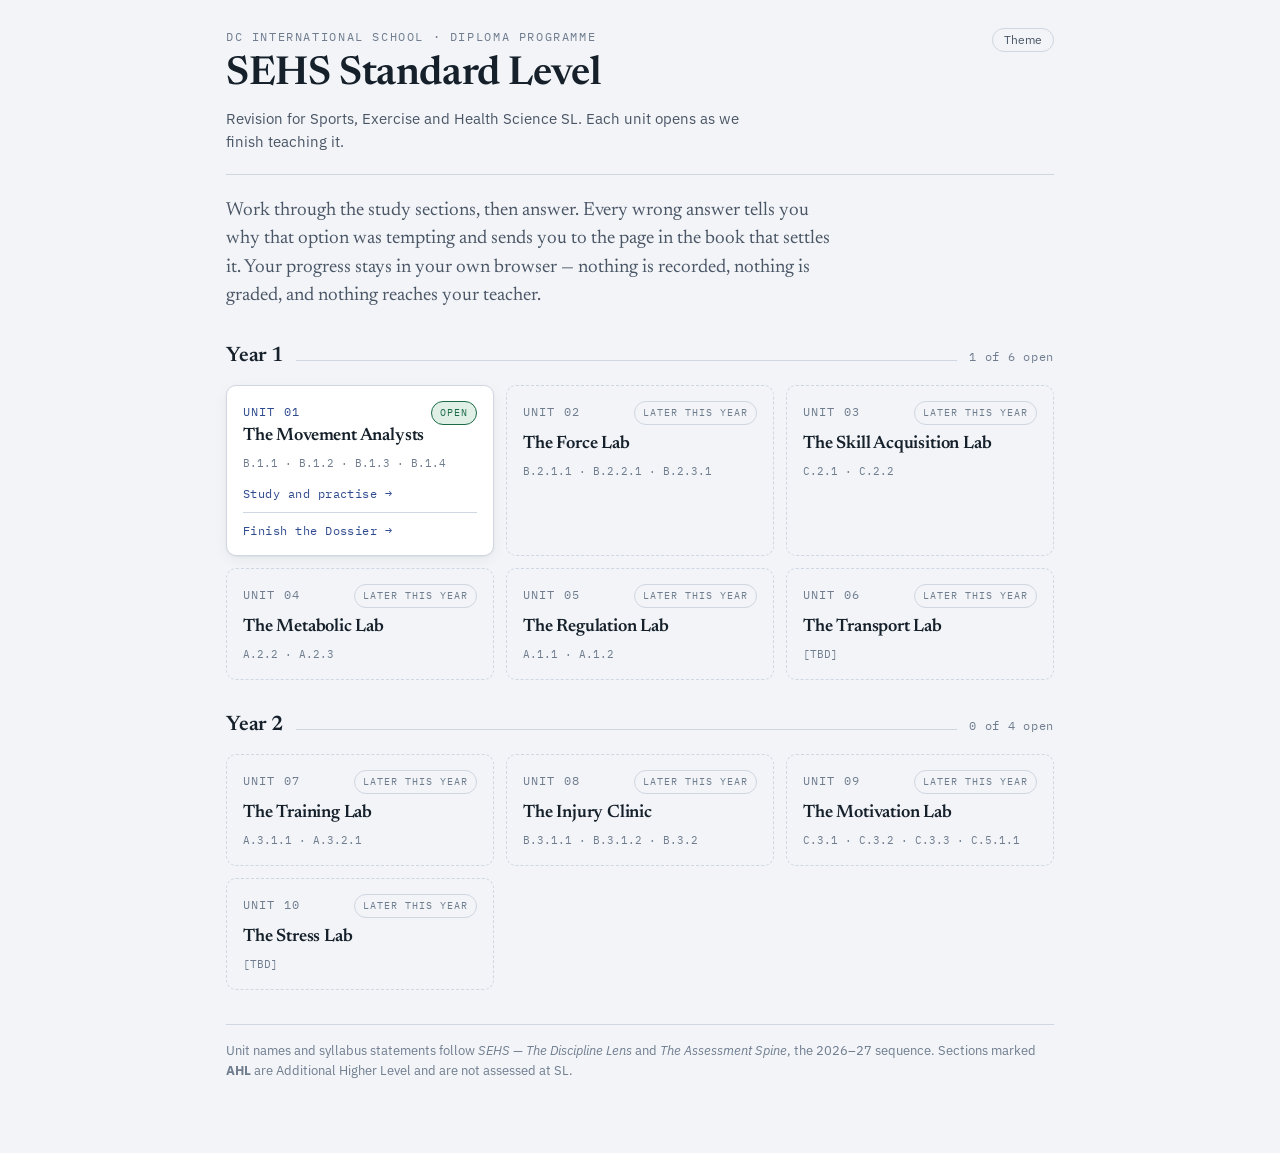
==== commit 677ec42f: "Add files via upload" ====
--- a/index.html
+++ b/index.html
@@ -40,6 +40,7 @@
       </a>
       <div class="stmts">B.1.1 · B.1.2 · B.1.3 · B.1.4</div>
       <div class="go">Study and practise &rarr;</div>
+      <a class="sublink" href="unit-01/dossier/">Finish the Dossier &rarr;</a>
     </li>
     <li class="unit soon">
       <div class="top"><span class="num">UNIT 02</span><span class="pill soon">Later this year</span></div>
--- a/assets/sehs.css
+++ b/assets/sehs.css
@@ -188,3 +188,90 @@
 .backlink{display:inline-block;font-family:var(--mono);font-size:11.5px;letter-spacing:.06em;
   color:var(--fg-3);text-decoration:none;margin-bottom:14px}
 .backlink:hover{color:var(--accent)}
+
+/* ===================== dossier coach ===================== */
+.noans{background:var(--surface);border:1px solid var(--line);border-left:3px solid var(--accent);
+  border-radius:0 var(--r) var(--r) 0;padding:15px 18px;margin-bottom:22px;box-shadow:var(--shadow)}
+.noans-h{font-family:var(--serif);font-size:18px;font-weight:600;color:var(--fg);margin-bottom:8px}
+.noans p{font-size:14.5px;color:var(--fg-2)}
+.intro{font-size:14.5px;color:var(--fg-2);max-width:64ch;margin-bottom:18px}
+.note{font-size:13.5px;color:var(--fg-3);font-style:italic;margin-top:12px;max-width:64ch}
+
+.layer{background:var(--surface);border:1px solid var(--line);border-radius:var(--r);
+  padding:16px 18px;margin-bottom:12px;box-shadow:var(--shadow);border-left:3px solid var(--line)}
+.layer.st-thin{border-left-color:var(--warn)}
+.layer.st-solid{border-left-color:var(--ok)}
+.lhead{display:flex;align-items:baseline;gap:10px;flex-wrap:wrap;margin-bottom:6px}
+.lnum{font-family:var(--mono);font-size:11px;letter-spacing:.1em;color:var(--accent)}
+.lhead h3{font-size:19px;margin:0}
+.lblock{font-family:var(--mono);font-size:11px;color:var(--fg-3);margin-left:auto}
+.lask{font-size:14px;color:var(--fg-3);font-style:italic;margin-bottom:12px;max-width:68ch}
+.checks{list-style:none;padding:0;margin:0;display:grid;gap:9px}
+.checks li{display:flex;gap:10px;align-items:flex-start;font-size:14.5px;line-height:1.5}
+.checks input{margin-top:4px;width:16px;height:16px;flex:0 0 16px;accent-color:var(--ok)}
+.checks label{cursor:pointer;color:var(--fg)}
+.thin{margin-top:13px;background:var(--surface-2);border-radius:7px;padding:10px 13px;font-size:14px;color:var(--fg-2)}
+.thin b{color:var(--fg)}
+.status{display:flex;align-items:center;gap:12px;flex-wrap:wrap;margin-top:13px;padding-top:12px;border-top:1px solid var(--line)}
+.slabel{font-family:var(--mono);font-size:11.5px;color:var(--fg-3);font-variant-numeric:tabular-nums}
+.segs{display:flex;gap:5px;margin-left:auto;flex-wrap:wrap}
+.seg{background:none;border:1px solid var(--line);color:var(--fg-2);border-radius:99px;padding:5px 11px;font-size:12.5px}
+.seg.on{border-color:var(--accent);background:var(--accent-soft);color:var(--fg);font-weight:500}
+
+.crit{background:var(--surface);border:1px solid var(--line);border-radius:var(--r);padding:16px 18px;margin-bottom:12px;box-shadow:var(--shadow)}
+.chead{display:flex;align-items:baseline;gap:10px;margin-bottom:12px}
+.ccode{font-family:var(--mono);font-size:12px;color:#fff;background:var(--accent);border-radius:5px;
+  width:22px;height:22px;display:grid;place-items:center;flex:0 0 22px}
+:root[data-theme="dark"] .ccode{color:#0E131A}
+@media (prefers-color-scheme:dark){:root:not([data-theme="light"]) .ccode{color:#0E131A}}
+@media (prefers-color-scheme:light){:root:not([data-theme="dark"]) .ccode{color:#fff}}
+.chead h3{font-size:18px;margin:0}
+.bands{display:grid;grid-template-columns:repeat(auto-fit,minmax(190px,1fr));gap:8px}
+.band{text-align:left;background:var(--surface);border:1px solid var(--line);border-radius:8px;padding:10px 12px;
+  color:var(--fg-2);display:flex;flex-direction:column;gap:5px;min-width:0}
+.band:hover{border-color:var(--accent)}
+.band.on{border-color:var(--accent);background:var(--accent-soft);color:var(--fg)}
+.bnum{font-family:var(--mono);font-size:11.5px;letter-spacing:.08em;color:var(--accent)}
+.btxt{font-size:13.5px;line-height:1.45}
+.how{margin-top:12px;background:var(--surface-2);border-radius:7px;padding:10px 13px;font-size:14px;color:var(--fg-2)}
+.how b{color:var(--fg)}
+.evl{display:block;font-size:13px;color:var(--fg-3);margin-top:13px}
+.crit textarea{width:100%;min-height:62px;background:var(--bg);color:var(--fg);border:1px solid var(--line);
+  border-radius:7px;padding:9px 11px;font-family:var(--sans);font-size:14.5px;line-height:1.5;resize:vertical;margin-top:6px}
+.total{display:flex;justify-content:space-between;align-items:baseline;gap:12px;background:var(--surface);
+  border:1px solid var(--line);border-radius:var(--r);padding:15px 18px;box-shadow:var(--shadow);margin-top:4px}
+.total span{font-size:15px;color:var(--fg-2)}
+.total b{font-family:var(--serif);font-size:26px;font-variant-numeric:tabular-nums}
+
+.plan{margin:0;padding-left:0;list-style:none;display:grid;gap:10px;counter-reset:p}
+.plan li{counter-increment:p;background:var(--surface);border:1px solid var(--line);border-radius:var(--r);
+  padding:13px 16px 13px 46px;position:relative;box-shadow:var(--shadow);font-size:14.5px}
+.plan li::before{content:counter(p);position:absolute;left:15px;top:13px;font-family:var(--mono);
+  font-size:12px;color:var(--fg-3);border:1px solid var(--line);border-radius:5px;width:20px;height:20px;display:grid;place-items:center}
+.plan li div{color:var(--fg-2);margin-top:5px}
+.ptag{font-family:var(--mono);font-size:10px;letter-spacing:.1em;text-transform:uppercase;
+  border-radius:99px;padding:2px 8px;margin-right:8px;border:1px solid;white-space:nowrap}
+.ptag.crit{color:var(--no);border-color:var(--no);background:var(--no-soft)}
+.ptag.none{color:var(--warn);border-color:var(--warn);background:var(--warn-soft)}
+.ptag.thin{color:var(--fg-3);border-color:var(--line)}
+.empty-card{background:var(--surface);border:1px solid var(--line);border-radius:var(--r);padding:20px;box-shadow:var(--shadow)}
+.empty-card.ok{border-left:3px solid var(--ok)}
+.empty-card h3{font-size:20px;margin-bottom:8px}
+.empty-card p{font-size:14.5px;color:var(--fg-2);max-width:62ch}
+
+.fast-card{background:var(--surface);border:1px solid var(--line);border-radius:var(--r);
+  padding:18px;margin-bottom:12px;box-shadow:var(--shadow)}
+.fast-card h3{font-size:20px;margin-bottom:8px}
+.fast-card>p{font-size:14.5px;color:var(--fg-2);max-width:64ch}
+.fastlist{margin:14px 0 0;padding-left:0;list-style:none;counter-reset:f;display:grid;gap:9px}
+.fastlist li{counter-increment:f;padding-left:34px;position:relative;font-size:15px;line-height:1.5}
+.fastlist li::before{content:counter(f);position:absolute;left:0;top:1px;font-family:var(--mono);font-size:12px;
+  color:var(--accent);border:1px solid var(--accent);border-radius:99px;width:22px;height:22px;display:grid;place-items:center}
+.dont{margin:12px 0 0;padding-left:1.1em;display:grid;gap:9px;font-size:14.5px;color:var(--fg-2)}
+.dont b{color:var(--fg)}
+.companion{margin:14px 0 0;font-size:14px}
+.companion a{font-weight:500;text-decoration:none;border-bottom:1px solid currentColor;padding-bottom:1px}
+.companion span{display:block;color:var(--fg-3);font-size:13.5px;margin-top:3px}
+.unit .sublink{font-family:var(--mono);font-size:11.5px;color:var(--accent);text-decoration:none;
+  letter-spacing:.04em;border-top:1px solid var(--line);padding-top:9px;margin-top:2px}
+.unit .sublink:hover{text-decoration:underline;text-underline-offset:3px}
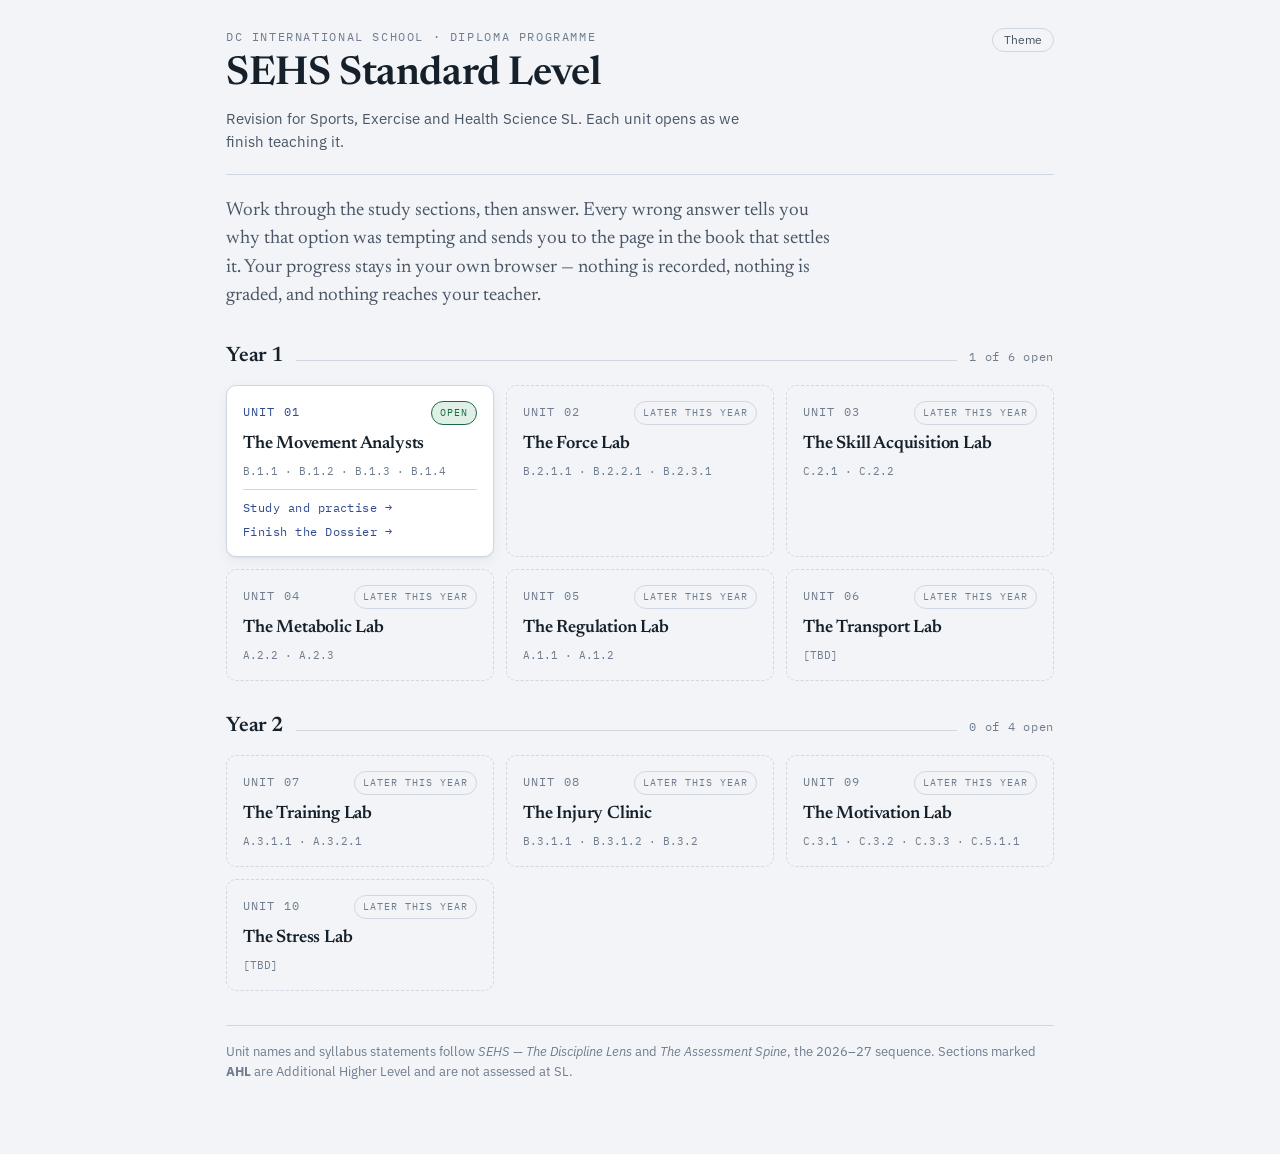
==== commit 8bc4593d: "Add files via upload" ====
--- a/index.html
+++ b/index.html
@@ -34,13 +34,13 @@
   <div class="yearhead"><h2>Year 1</h2><span class="rule"></span><span class="count">1 of 6 open</span></div>
   <ul class="units">
     <li class="unit">
-      <a href="unit-01/">
-        <div class="top"><span class="num">UNIT 01</span><span class="pill live">Open</span></div>
-        <h3>The Movement Analysts</h3>
-      </a>
+      <div class="top"><span class="num">UNIT 01</span><span class="pill live">Open</span></div>
+      <h3><a href="unit-01/">The Movement Analysts</a></h3>
       <div class="stmts">B.1.1 · B.1.2 · B.1.3 · B.1.4</div>
-      <div class="go">Study and practise &rarr;</div>
-      <a class="sublink" href="unit-01/dossier/">Finish the Dossier &rarr;</a>
+      <div class="golinks">
+        <a href="unit-01/">Study and practise &rarr;</a>
+        <a href="unit-01/dossier/">Finish the Dossier &rarr;</a>
+      </div>
     </li>
     <li class="unit soon">
       <div class="top"><span class="num">UNIT 02</span><span class="pill soon">Later this year</span></div>
--- a/assets/sehs.css
+++ b/assets/sehs.css
@@ -177,101 +177,108 @@
 .unit .num{font-family:var(--mono);font-size:11.5px;letter-spacing:.1em;color:var(--accent)}
 .unit.soon .num{color:var(--fg-3)}
 .unit h3{font-size:18px;line-height:1.25;margin:0}
-.unit a{color:inherit;text-decoration:none}
-.unit a:hover h3{text-decoration:underline;text-underline-offset:3px}
+.unit h3 a{color:inherit;text-decoration:none}
+.unit h3 a:hover{text-decoration:underline;text-underline-offset:3px}
+.unit .golinks{display:grid;gap:7px;margin-top:auto;padding-top:9px;border-top:1px solid var(--line)}
+.unit .golinks a{font-family:var(--mono);font-size:11.5px;letter-spacing:.04em;color:var(--accent);text-decoration:none}
+.unit .golinks a:hover{text-decoration:underline;text-underline-offset:3px}
 .unit .stmts{font-family:var(--mono);font-size:11px;color:var(--fg-3);line-height:1.6;word-break:break-word}
 .pill{font-family:var(--mono);font-size:10px;letter-spacing:.1em;text-transform:uppercase;
   border-radius:99px;padding:3px 8px;white-space:nowrap;border:1px solid}
 .pill.live{color:var(--ok);border-color:var(--ok);background:var(--ok-soft)}
 .pill.soon{color:var(--fg-3);border-color:var(--line)}
-.unit .go{font-family:var(--mono);font-size:11.5px;color:var(--accent);letter-spacing:.04em;margin-top:auto;padding-top:4px}
 .backlink{display:inline-block;font-family:var(--mono);font-size:11.5px;letter-spacing:.06em;
   color:var(--fg-3);text-decoration:none;margin-bottom:14px}
 .backlink:hover{color:var(--accent)}
 
 /* ===================== dossier coach ===================== */
-.noans{background:var(--surface);border:1px solid var(--line);border-left:3px solid var(--accent);
-  border-radius:0 var(--r) var(--r) 0;padding:15px 18px;margin-bottom:22px;box-shadow:var(--shadow)}
-.noans-h{font-family:var(--serif);font-size:18px;font-weight:600;color:var(--fg);margin-bottom:8px}
-.noans p{font-size:14.5px;color:var(--fg-2)}
-.intro{font-size:14.5px;color:var(--fg-2);max-width:64ch;margin-bottom:18px}
-.note{font-size:13.5px;color:var(--fg-3);font-style:italic;margin-top:12px;max-width:64ch}
-
-.layer{background:var(--surface);border:1px solid var(--line);border-radius:var(--r);
-  padding:16px 18px;margin-bottom:12px;box-shadow:var(--shadow);border-left:3px solid var(--line)}
-.layer.st-thin{border-left-color:var(--warn)}
-.layer.st-solid{border-left-color:var(--ok)}
-.lhead{display:flex;align-items:baseline;gap:10px;flex-wrap:wrap;margin-bottom:6px}
-.lnum{font-family:var(--mono);font-size:11px;letter-spacing:.1em;color:var(--accent)}
-.lhead h3{font-size:19px;margin:0}
-.lblock{font-family:var(--mono);font-size:11px;color:var(--fg-3);margin-left:auto}
-.lask{font-size:14px;color:var(--fg-3);font-style:italic;margin-bottom:12px;max-width:68ch}
-.checks{list-style:none;padding:0;margin:0;display:grid;gap:9px}
-.checks li{display:flex;gap:10px;align-items:flex-start;font-size:14.5px;line-height:1.5}
-.checks input{margin-top:4px;width:16px;height:16px;flex:0 0 16px;accent-color:var(--ok)}
-.checks label{cursor:pointer;color:var(--fg)}
-.thin{margin-top:13px;background:var(--surface-2);border-radius:7px;padding:10px 13px;font-size:14px;color:var(--fg-2)}
-.thin b{color:var(--fg)}
-.status{display:flex;align-items:center;gap:12px;flex-wrap:wrap;margin-top:13px;padding-top:12px;border-top:1px solid var(--line)}
-.slabel{font-family:var(--mono);font-size:11.5px;color:var(--fg-3);font-variant-numeric:tabular-nums}
-.segs{display:flex;gap:5px;margin-left:auto;flex-wrap:wrap}
-.seg{background:none;border:1px solid var(--line);color:var(--fg-2);border-radius:99px;padding:5px 11px;font-size:12.5px}
+.wrap.narrow{max-width:680px}
+.dmast{position:relative;padding-right:76px;border-bottom:1px solid var(--line);padding-bottom:18px;margin-bottom:20px}
+.dmast h1{font-size:clamp(28px,6vw,38px);line-height:1.08;margin:0}
+.dmast .backlink{margin-bottom:12px}
+
+.prog{display:flex;align-items:center;gap:12px;margin-bottom:22px}
+.prog-lab{font-family:var(--mono);font-size:11.5px;color:var(--fg-3);letter-spacing:.06em;white-space:nowrap}
+.prog-bar{flex:1;height:4px;background:var(--surface-2);border-radius:99px;overflow:hidden;min-width:0}
+.prog-bar i{display:block;height:100%;background:var(--accent);border-radius:99px;transition:width .3s ease}
+
+.lede{font-family:var(--serif);font-size:19px;line-height:1.5;color:var(--fg-2);margin:0 0 22px}
+.sh{font-size:clamp(24px,5vw,30px);line-height:1.15;margin:0 0 6px}
+.sub2{font-size:15px;color:var(--fg-2);margin:0 0 20px;max-width:56ch}
+.shead{display:flex;justify-content:space-between;align-items:baseline;gap:12px;margin-bottom:8px}
+.snum{font-family:var(--mono);font-size:11.5px;letter-spacing:.09em;color:var(--accent)}
+.sblk{font-family:var(--mono);font-size:11.5px;color:var(--fg-3)}
+.aside{font-size:13.5px;color:var(--fg-3);font-style:italic;margin-top:18px;max-width:58ch}
+
+/* start menu */
+.choose{display:grid;gap:10px;margin-bottom:24px}
+.big-opt{display:grid;gap:3px;text-align:left;background:var(--surface);border:1px solid var(--line);
+  border-radius:var(--r);padding:15px 17px;color:var(--fg);box-shadow:var(--shadow);position:relative}
+.big-opt:hover{border-color:var(--accent)}
+.big-opt.plan-opt{background:none;box-shadow:none;border-style:dashed}
+.bo-k{font-family:var(--serif);font-size:20px;font-weight:600;line-height:1.2}
+.bo-t{font-family:var(--mono);font-size:11.5px;letter-spacing:.06em;color:var(--accent)}
+.bo-d{font-size:14px;color:var(--fg-2);margin-top:4px}
+.bo-s{position:absolute;top:15px;right:17px;font-family:var(--mono);font-size:11px;color:var(--ok);
+  background:var(--ok-soft);border:1px solid var(--ok);border-radius:99px;padding:2px 8px}
+
+.why{border-top:1px solid var(--line);padding-top:14px}
+.why summary{font-size:14px;color:var(--fg-3);cursor:pointer;list-style:none}
+.why summary::-webkit-details-marker{display:none}
+.why summary::before{content:"+ ";font-family:var(--mono)}
+.why[open] summary::before{content:"\2212 "}
+.why p{font-size:14px;color:var(--fg-2);margin-top:10px;max-width:58ch}
+
+/* question list */
+.qlist{list-style:none;padding:0;margin:0 0 4px;display:grid;gap:8px}
+.qlist li{display:flex;gap:12px;align-items:flex-start;background:var(--surface);border:1px solid var(--line);
+  border-radius:9px;padding:13px 15px;box-shadow:var(--shadow);transition:border-color .15s,background .15s}
+.qlist li.on{border-color:var(--ok);background:var(--ok-soft)}
+.qlist input{margin-top:3px;width:18px;height:18px;flex:0 0 18px;accent-color:var(--ok);cursor:pointer}
+.qlist label{cursor:pointer;display:grid;gap:3px;min-width:0}
+.qt{font-size:16px;line-height:1.4;color:var(--fg)}
+.qw{font-size:13.5px;line-height:1.45;color:var(--fg-3)}
+.qlist.big .qt{font-size:17px}
+
+.setst{display:flex;align-items:center;gap:12px;flex-wrap:wrap;margin-top:18px;padding-top:16px;border-top:1px solid var(--line)}
+.setst>span:first-child{font-size:14.5px;color:var(--fg-2)}
+.segs{display:flex;gap:6px;margin-left:auto}
+.seg{background:none;border:1px solid var(--line);color:var(--fg-2);border-radius:99px;padding:6px 14px;font-size:13.5px}
 .seg.on{border-color:var(--accent);background:var(--accent-soft);color:var(--fg);font-weight:500}
 
-.crit{background:var(--surface);border:1px solid var(--line);border-radius:var(--r);padding:16px 18px;margin-bottom:12px;box-shadow:var(--shadow)}
-.chead{display:flex;align-items:baseline;gap:10px;margin-bottom:12px}
-.ccode{font-family:var(--mono);font-size:12px;color:#fff;background:var(--accent);border-radius:5px;
-  width:22px;height:22px;display:grid;place-items:center;flex:0 0 22px}
-:root[data-theme="dark"] .ccode{color:#0E131A}
-@media (prefers-color-scheme:dark){:root:not([data-theme="light"]) .ccode{color:#0E131A}}
-@media (prefers-color-scheme:light){:root:not([data-theme="dark"]) .ccode{color:#fff}}
-.chead h3{font-size:18px;margin:0}
-.bands{display:grid;grid-template-columns:repeat(auto-fit,minmax(190px,1fr));gap:8px}
-.band{text-align:left;background:var(--surface);border:1px solid var(--line);border-radius:8px;padding:10px 12px;
-  color:var(--fg-2);display:flex;flex-direction:column;gap:5px;min-width:0}
+.nav2{display:flex;justify-content:space-between;gap:10px;margin-top:24px;flex-wrap:wrap}
+
+/* criteria */
+.bands{display:grid;gap:8px}
+.band{text-align:left;background:var(--surface);border:1px solid var(--line);border-radius:9px;padding:12px 14px;
+  color:var(--fg-2);display:grid;gap:5px;box-shadow:var(--shadow);min-width:0}
 .band:hover{border-color:var(--accent)}
 .band.on{border-color:var(--accent);background:var(--accent-soft);color:var(--fg)}
 .bnum{font-family:var(--mono);font-size:11.5px;letter-spacing:.08em;color:var(--accent)}
-.btxt{font-size:13.5px;line-height:1.45}
-.how{margin-top:12px;background:var(--surface-2);border-radius:7px;padding:10px 13px;font-size:14px;color:var(--fg-2)}
+.btxt{font-size:14.5px;line-height:1.45}
+.how{margin-top:16px;background:var(--surface-2);border-radius:8px;padding:12px 14px;font-size:14px;color:var(--fg-2)}
 .how b{color:var(--fg)}
-.evl{display:block;font-size:13px;color:var(--fg-3);margin-top:13px}
-.crit textarea{width:100%;min-height:62px;background:var(--bg);color:var(--fg);border:1px solid var(--line);
-  border-radius:7px;padding:9px 11px;font-family:var(--sans);font-size:14.5px;line-height:1.5;resize:vertical;margin-top:6px}
-.total{display:flex;justify-content:space-between;align-items:baseline;gap:12px;background:var(--surface);
-  border:1px solid var(--line);border-radius:var(--r);padding:15px 18px;box-shadow:var(--shadow);margin-top:4px}
-.total span{font-size:15px;color:var(--fg-2)}
-.total b{font-family:var(--serif);font-size:26px;font-variant-numeric:tabular-nums}
-
+.evl{display:block;font-size:13.5px;color:var(--fg-3);margin-top:18px}
+#ev{width:100%;min-height:70px;background:var(--surface);color:var(--fg);border:1px solid var(--line);
+  border-radius:8px;padding:10px 12px;font-family:var(--sans);font-size:15px;line-height:1.5;resize:vertical;margin-top:6px}
+
+/* plan */
 .plan{margin:0;padding-left:0;list-style:none;display:grid;gap:10px;counter-reset:p}
 .plan li{counter-increment:p;background:var(--surface);border:1px solid var(--line);border-radius:var(--r);
-  padding:13px 16px 13px 46px;position:relative;box-shadow:var(--shadow);font-size:14.5px}
-.plan li::before{content:counter(p);position:absolute;left:15px;top:13px;font-family:var(--mono);
-  font-size:12px;color:var(--fg-3);border:1px solid var(--line);border-radius:5px;width:20px;height:20px;display:grid;place-items:center}
-.plan li div{color:var(--fg-2);margin-top:5px}
+  padding:14px 16px 14px 48px;position:relative;box-shadow:var(--shadow);font-size:15px}
+.plan li::before{content:counter(p);position:absolute;left:16px;top:14px;font-family:var(--mono);font-size:12px;
+  color:var(--fg-3);border:1px solid var(--line);border-radius:5px;width:21px;height:21px;display:grid;place-items:center}
+.plan li div{color:var(--fg-2);margin-top:5px;font-size:14.5px}
+.pband{font-size:14px;color:var(--fg-3)}
 .ptag{font-family:var(--mono);font-size:10px;letter-spacing:.1em;text-transform:uppercase;
   border-radius:99px;padding:2px 8px;margin-right:8px;border:1px solid;white-space:nowrap}
 .ptag.crit{color:var(--no);border-color:var(--no);background:var(--no-soft)}
 .ptag.none{color:var(--warn);border-color:var(--warn);background:var(--warn-soft)}
 .ptag.thin{color:var(--fg-3);border-color:var(--line)}
-.empty-card{background:var(--surface);border:1px solid var(--line);border-radius:var(--r);padding:20px;box-shadow:var(--shadow)}
-.empty-card.ok{border-left:3px solid var(--ok)}
-.empty-card h3{font-size:20px;margin-bottom:8px}
-.empty-card p{font-size:14.5px;color:var(--fg-2);max-width:62ch}
-
-.fast-card{background:var(--surface);border:1px solid var(--line);border-radius:var(--r);
-  padding:18px;margin-bottom:12px;box-shadow:var(--shadow)}
-.fast-card h3{font-size:20px;margin-bottom:8px}
-.fast-card>p{font-size:14.5px;color:var(--fg-2);max-width:64ch}
-.fastlist{margin:14px 0 0;padding-left:0;list-style:none;counter-reset:f;display:grid;gap:9px}
-.fastlist li{counter-increment:f;padding-left:34px;position:relative;font-size:15px;line-height:1.5}
-.fastlist li::before{content:counter(f);position:absolute;left:0;top:1px;font-family:var(--mono);font-size:12px;
-  color:var(--accent);border:1px solid var(--accent);border-radius:99px;width:22px;height:22px;display:grid;place-items:center}
-.dont{margin:12px 0 0;padding-left:1.1em;display:grid;gap:9px;font-size:14.5px;color:var(--fg-2)}
-.dont b{color:var(--fg)}
+.card-note{background:var(--surface);border:1px solid var(--line);border-radius:var(--r);padding:18px;box-shadow:var(--shadow)}
+.card-note.ok{border-left:3px solid var(--ok)}
+.card-note p{font-size:15px;color:var(--fg-2);margin:0;max-width:58ch}
+
 .companion{margin:14px 0 0;font-size:14px}
 .companion a{font-weight:500;text-decoration:none;border-bottom:1px solid currentColor;padding-bottom:1px}
 .companion span{display:block;color:var(--fg-3);font-size:13.5px;margin-top:3px}
-.unit .sublink{font-family:var(--mono);font-size:11.5px;color:var(--accent);text-decoration:none;
-  letter-spacing:.04em;border-top:1px solid var(--line);padding-top:9px;margin-top:2px}
-.unit .sublink:hover{text-decoration:underline;text-underline-offset:3px}
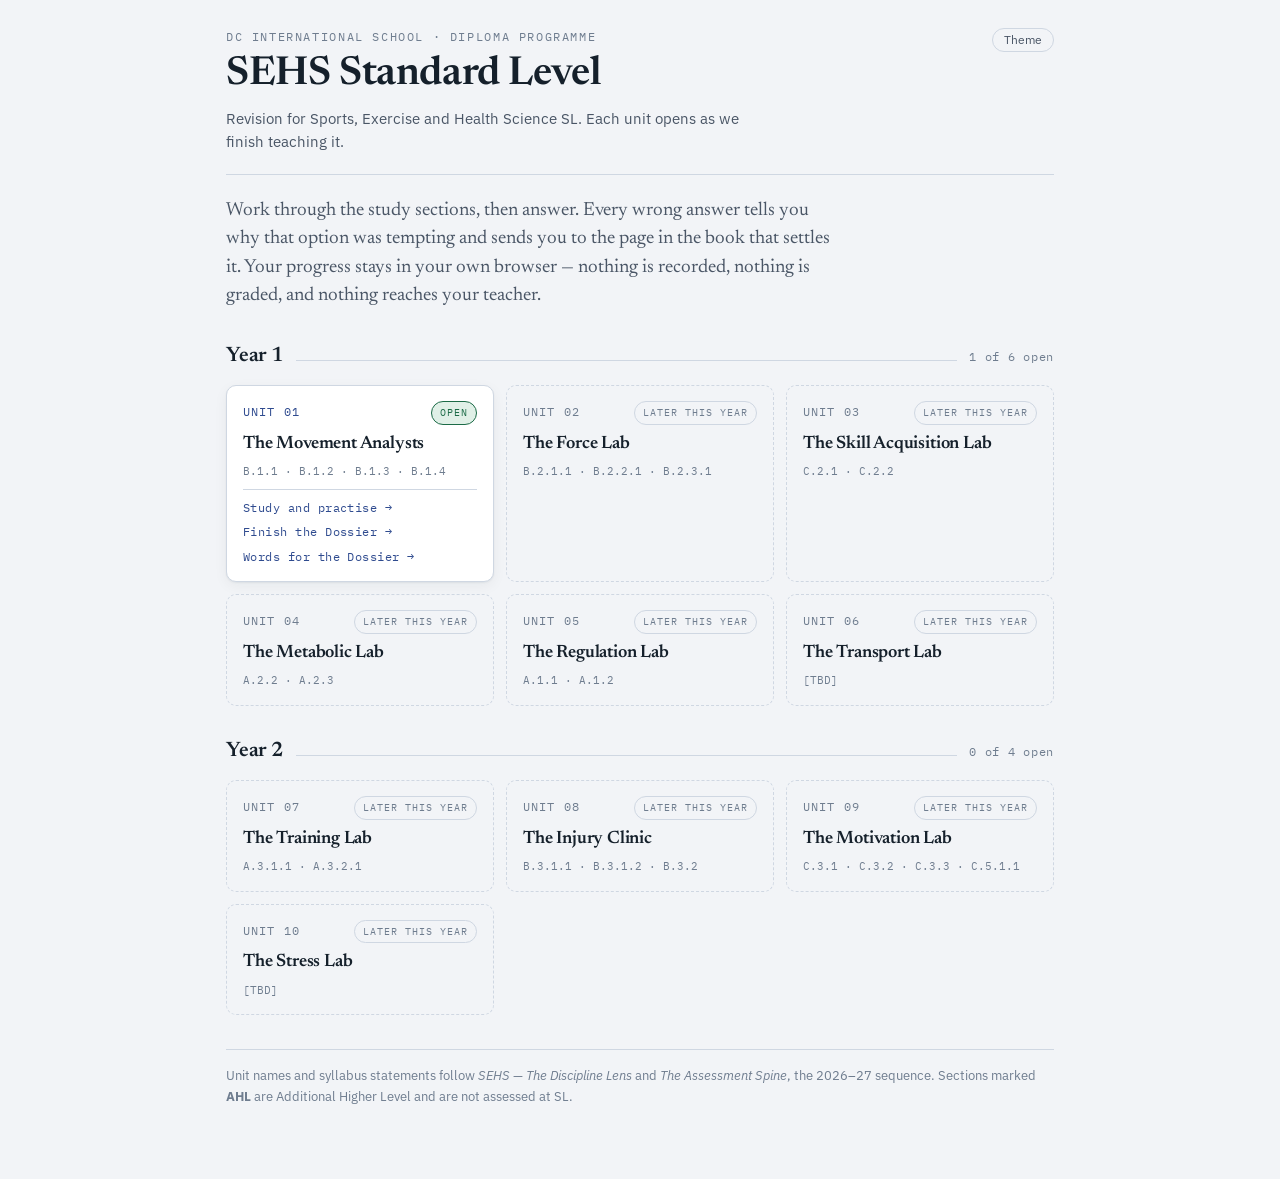
==== commit 4c9d4e4e: "Add files via upload" ====
--- a/index.html
+++ b/index.html
@@ -40,6 +40,7 @@
       <div class="golinks">
         <a href="unit-01/">Study and practise &rarr;</a>
         <a href="unit-01/dossier/">Finish the Dossier &rarr;</a>
+        <a href="unit-01/terms/">Words for the Dossier &rarr;</a>
       </div>
     </li>
     <li class="unit soon">
--- a/assets/sehs.css
+++ b/assets/sehs.css
@@ -282,3 +282,40 @@
 .companion{margin:14px 0 0;font-size:14px}
 .companion a{font-weight:500;text-decoration:none;border-bottom:1px solid currentColor;padding-bottom:1px}
 .companion span{display:block;color:var(--fg-3);font-size:13.5px;margin-top:3px}
+
+/* ===================== reference page ===================== */
+.tool{position:sticky;top:env(safe-area-inset-top,0px);z-index:5;background:var(--bg);
+  padding:10px 0 12px;display:flex;align-items:center;gap:12px;flex-wrap:wrap;border-bottom:1px solid var(--line);margin-bottom:16px}
+#filter{flex:1;min-width:200px;background:var(--surface);color:var(--fg);border:1px solid var(--line);
+  border-radius:8px;padding:10px 13px;font-family:var(--sans);font-size:15px}
+#filter:focus{border-color:var(--accent);outline:none}
+.hits{font-family:var(--mono);font-size:11.5px;color:var(--fg-3);white-space:nowrap}
+.jump{display:flex;flex-wrap:wrap;gap:6px;margin-bottom:22px}
+.jump a{font-family:var(--mono);font-size:11px;letter-spacing:.04em;color:var(--fg-2);text-decoration:none;
+  border:1px solid var(--line);border-radius:99px;padding:4px 10px;background:var(--surface)}
+.jump a:hover{border-color:var(--accent);color:var(--accent)}
+
+.refsec{background:var(--surface);border:1px solid var(--line);border-radius:var(--r);
+  padding:16px 18px;margin-bottom:12px;box-shadow:var(--shadow);scroll-margin-top:80px}
+.rhead{display:flex;align-items:baseline;gap:10px;flex-wrap:wrap;margin-bottom:12px}
+.rhead h2{font-size:20px;margin:0}
+.rlay{font-family:var(--mono);font-size:10.5px;letter-spacing:.08em;color:var(--accent);
+  border:1px solid var(--accent);border-radius:99px;padding:2px 8px}
+.rpg{font-family:var(--mono);font-size:11px;color:var(--fg-3);margin-left:auto}
+.refsec p{font-size:14.5px;color:var(--fg-2);max-width:66ch}
+.rscroll{overflow-x:auto}
+.rtab{width:100%;border-collapse:collapse;font-size:14.5px}
+.rtab th{text-align:left;font-family:var(--mono);font-size:10.5px;letter-spacing:.09em;text-transform:uppercase;
+  color:var(--fg-3);border-bottom:1px solid var(--line);padding:6px 14px 6px 0;font-weight:500;white-space:nowrap}
+.rtab td{padding:7px 14px 7px 0;border-bottom:1px solid var(--line);vertical-align:top;color:var(--fg-2)}
+.rtab td.k{color:var(--fg);font-weight:600;white-space:nowrap}
+.rtab tr:last-child td{border-bottom:0}
+.rnote{margin-top:13px;background:var(--surface-2);border-radius:7px;padding:10px 13px;font-size:14px}
+@media print{
+  .tool,.jump,.themebtn,.backlink{display:none}
+  .refsec{break-inside:avoid;box-shadow:none;border-color:#ccc}
+}
+.xref{margin:0 0 20px;font-size:14px;padding:13px 15px;background:var(--surface);
+  border:1px solid var(--line);border-left:3px solid var(--accent);border-radius:0 9px 9px 0;box-shadow:var(--shadow)}
+.xref a{font-weight:500;text-decoration:none;border-bottom:1px solid currentColor;padding-bottom:1px}
+.xref span{display:block;color:var(--fg-3);font-size:13.5px;margin-top:4px}
